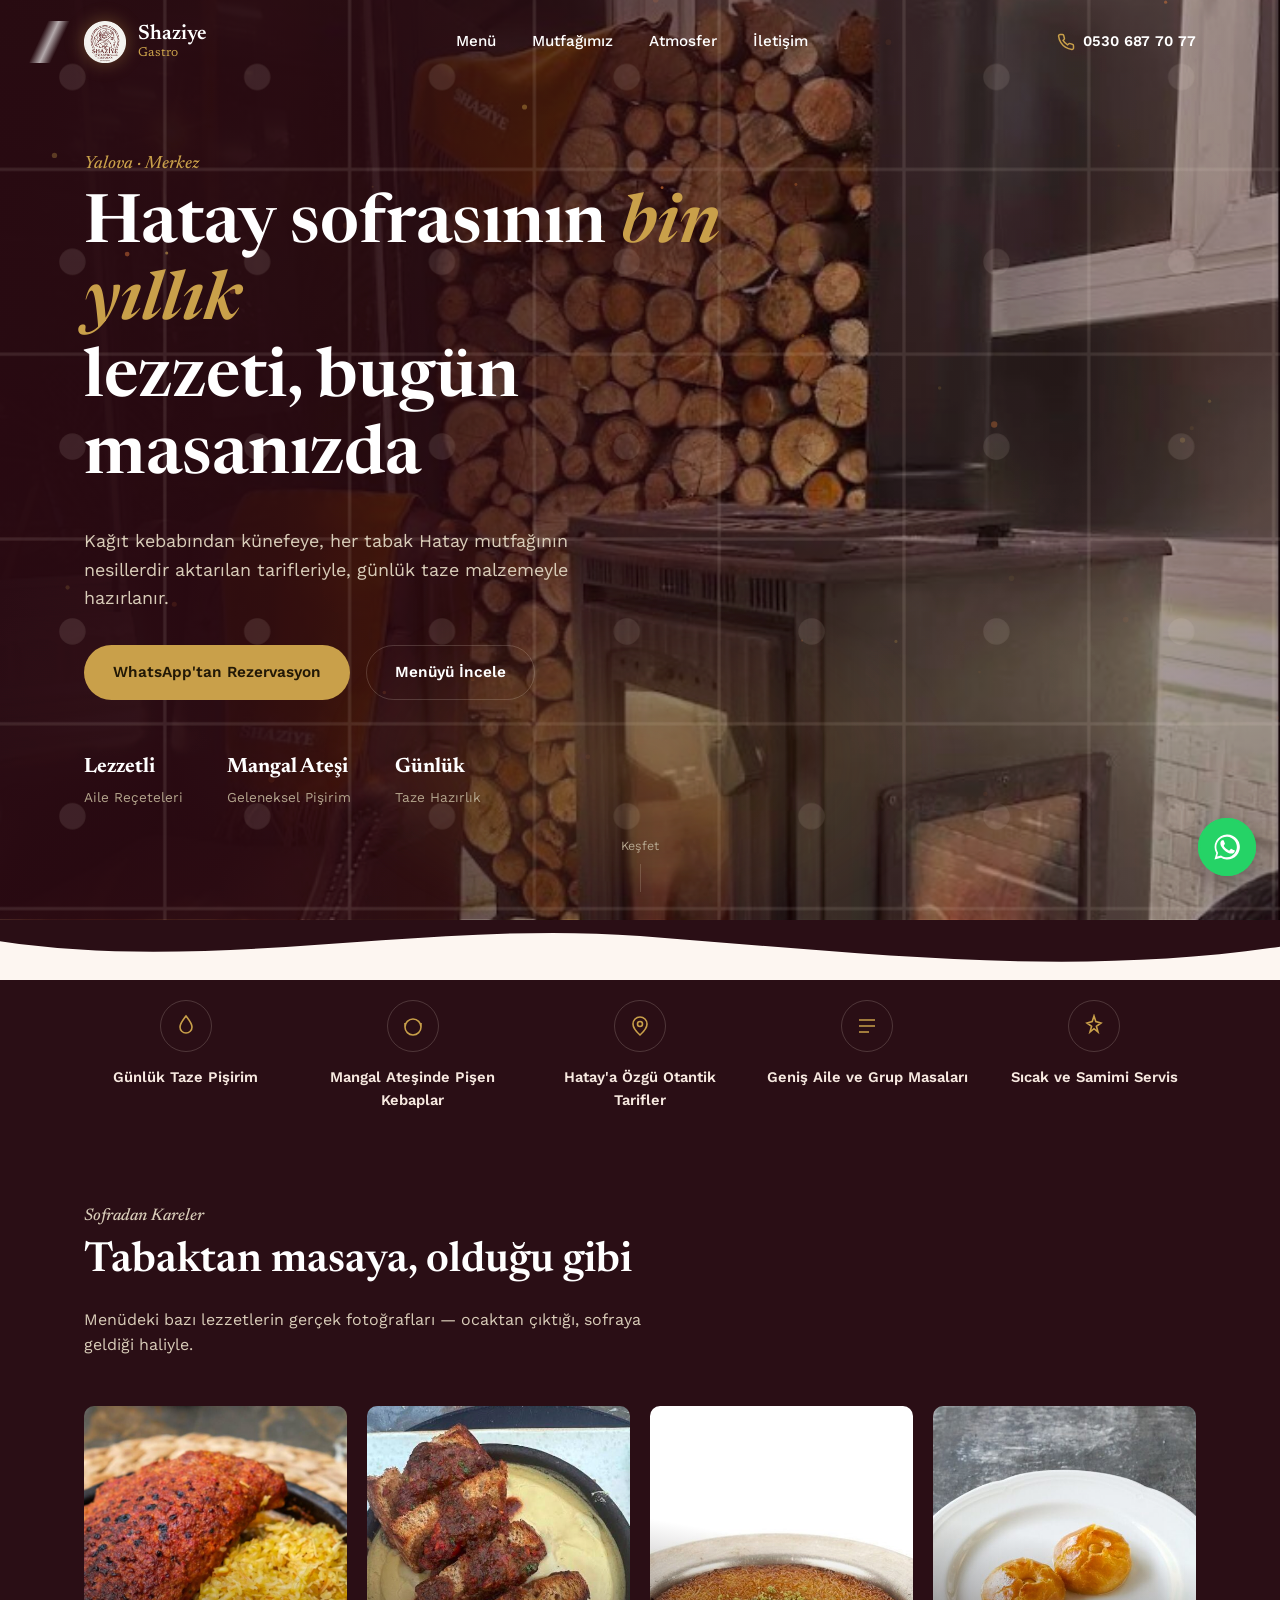
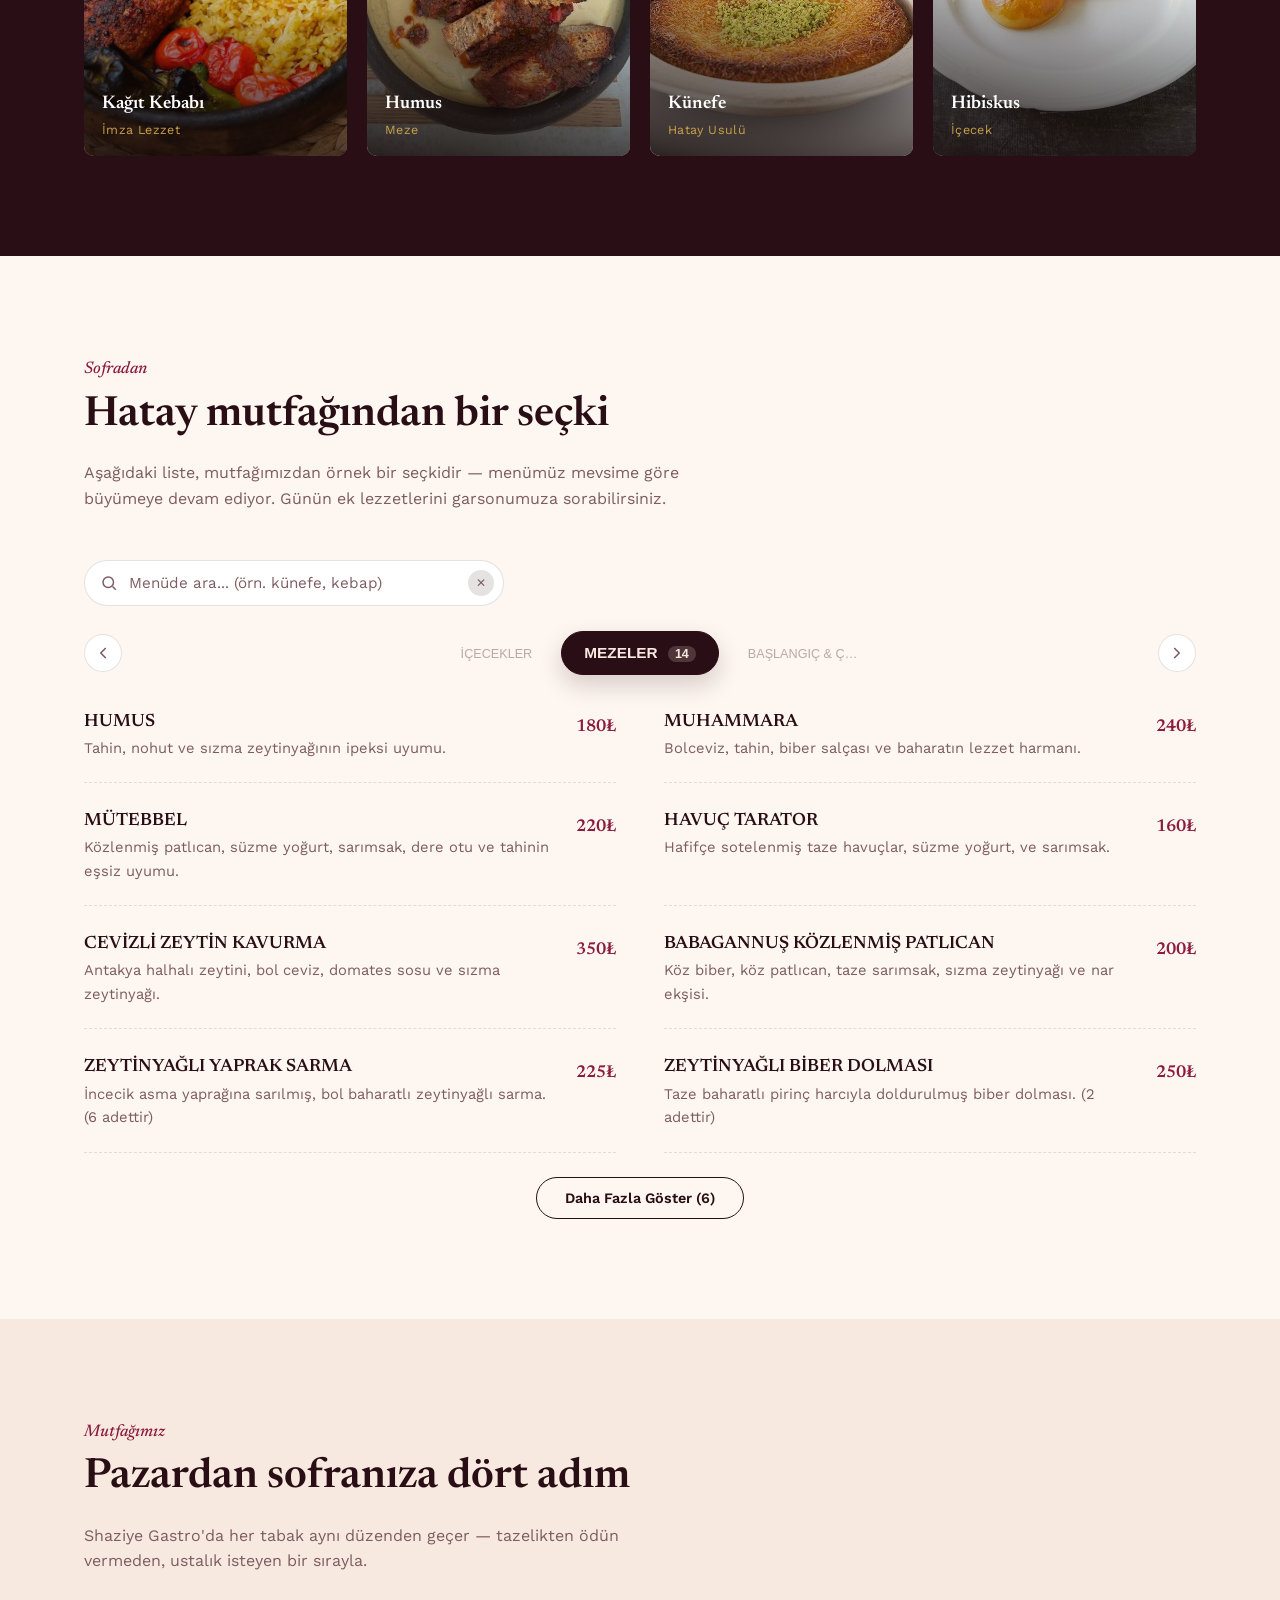
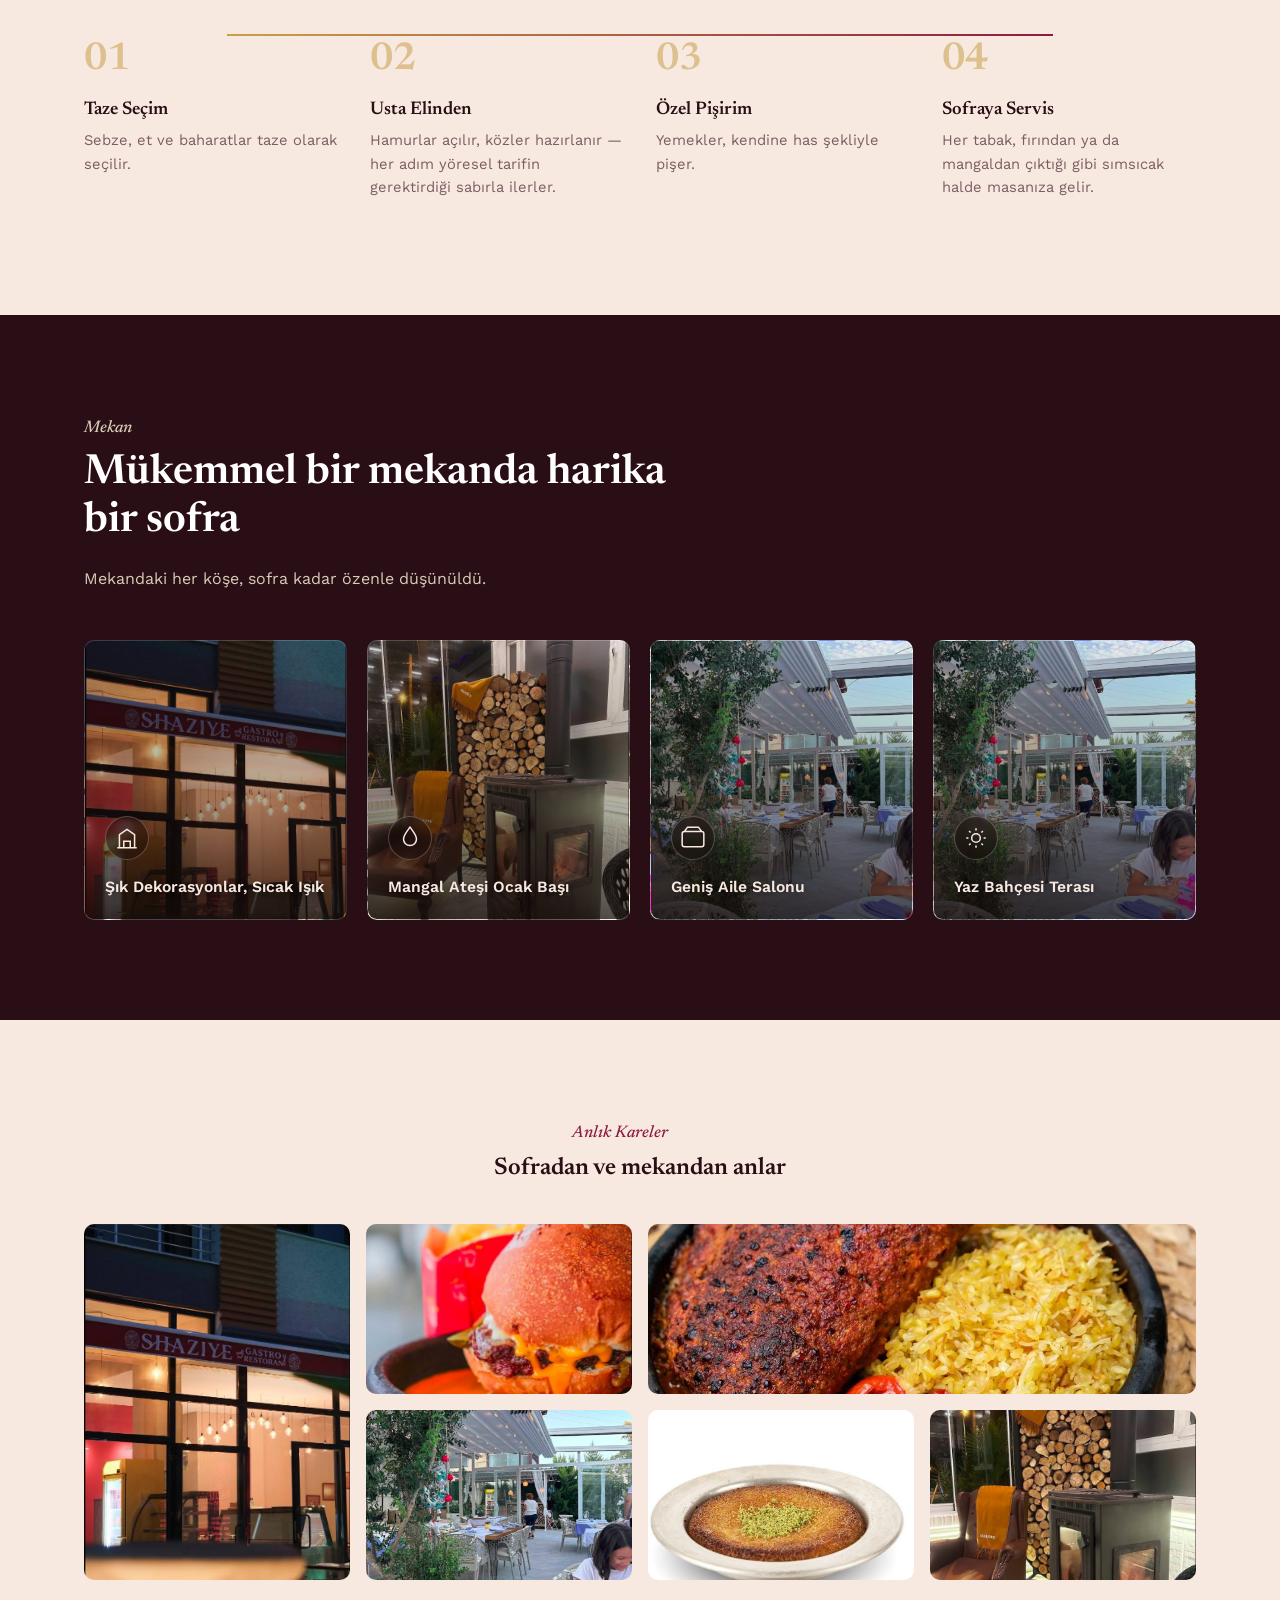
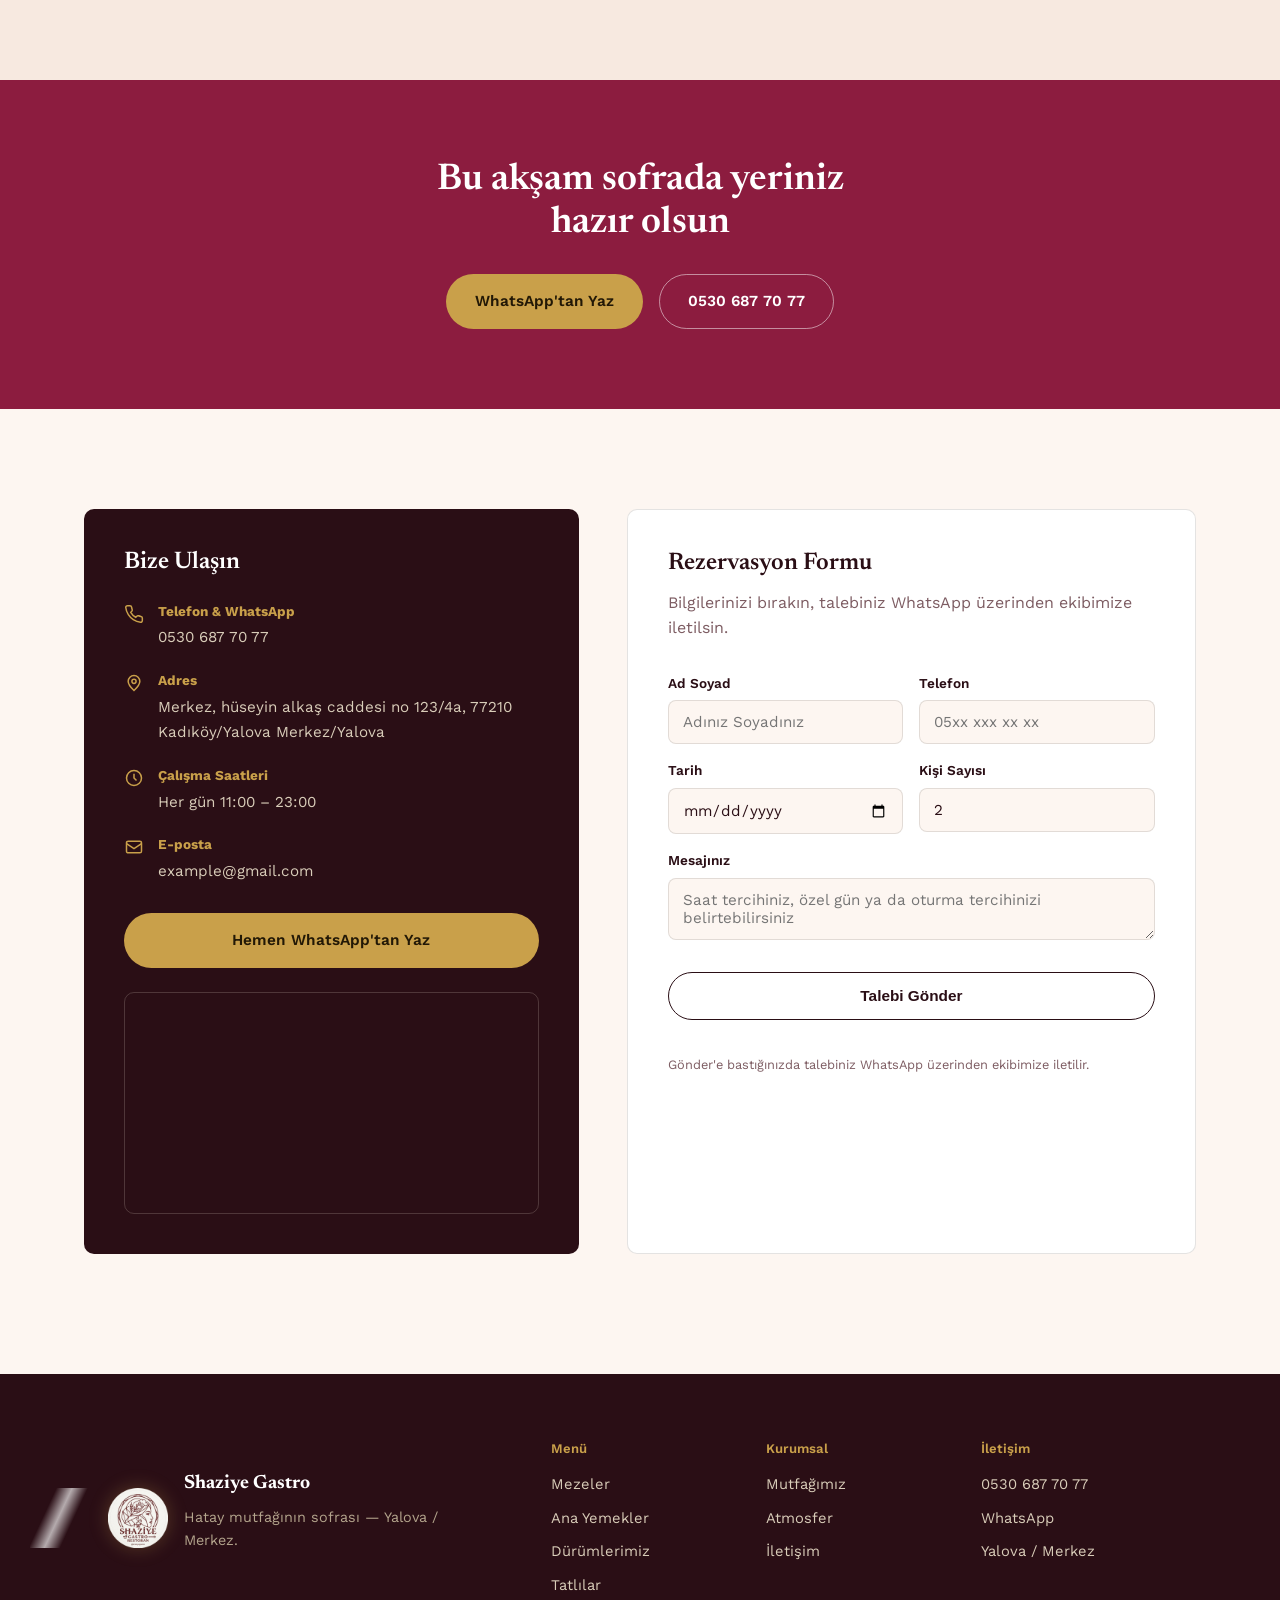
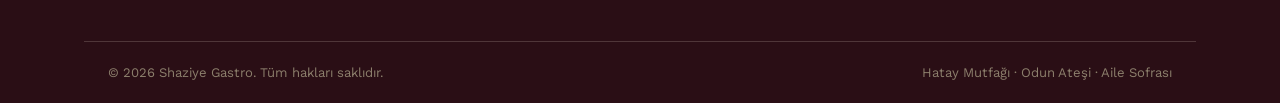
==== index.html @ 39c13eac "names changed from şaziye to shaziye" ====
<!DOCTYPE html>
<html lang="tr">
<head>
<meta charset="UTF-8">
<meta name="viewport" content="width=device-width, initial-scale=1.0">
<title>Shaziye Gastro | Yalova</title>
<meta name="description" content="Shaziye Gastro — Hatay mutfağının otantik lezzetleri, kağıt kebabından künefeye. Yalova'da pişen yöresel sofra.">
<link rel="stylesheet" href="style.css">
<link rel="preconnect" href="https://fonts.googleapis.com">
<link rel="preconnect" href="https://fonts.gstatic.com" crossorigin>
<link href="https://fonts.googleapis.com/css2?family=Newsreader:ital,wght@0,500;0,600;1,500;1,600&family=Work+Sans:wght@400;500;600;700&display=swap" rel="stylesheet">
<link rel="icon" type="image/png" href="original_logo.png">
<link rel="apple-touch-icon" href="original_logo.png">
</head>
<body>

<div class="scroll-progress" id="scrollProgress" aria-hidden="true"></div>

<!-- ================= HEADER ================= -->
<header id="siteHeader">
  <div class="container">
    <a href="#top" class="brand">
      <span class="brand-mark">
        <span class="brand-mark-glow" aria-hidden="true"></span>
        <span class="brand-mark-disc">
          <img src="assets/logo/original_logo.png" alt="Shaziye Gastro" width="88" height="88">
          <span class="brand-mark-shine" aria-hidden="true"></span>
        </span>
      </span>
      <span class="brand-text">
        <b>Shaziye</b>
        <span>Gastro</span>
      </span>
    </a>

    <nav class="main-nav" id="mainNav">
      <a href="#menu">Menü</a>
      <a href="#mutfagimiz">Mutfağımız</a>
      <a href="#atmosfer">Atmosfer</a>
      <a href="#iletisim">İletişim</a>
    </nav>

    <div class="header-actions">
      <a class="phone-pill" href="tel:+905306877077">
        <svg width="18" height="18" viewBox="0 0 24 24" fill="none" stroke="#c9a04a" stroke-width="2"><path d="M22 16.92v3a2 2 0 0 1-2.18 2 19.79 19.79 0 0 1-8.63-3.07 19.5 19.5 0 0 1-6-6 19.79 19.79 0 0 1-3.07-8.67A2 2 0 0 1 4.11 2h3a2 2 0 0 1 2 1.72c.127.96.361 1.903.7 2.81a2 2 0 0 1-.45 2.11L8.09 9.91a16 16 0 0 0 6 6l1.27-1.27a2 2 0 0 1 2.11-.45c.907.339 1.85.573 2.81.7A2 2 0 0 1 22 16.92z"/></svg>
        <span>0530 687 70 77</span>
      </a>
      <button class="menu-toggle" id="menuToggle" aria-label="Menüyü aç" aria-expanded="false">
        <span></span><span></span><span></span>
      </button>
    </div>
  </div>
</header>

<!-- ================= HERO ================= -->
<section class="hero" id="top">
  <div class="hero-photo" style="--img:url('assets/place2.jpg')" aria-hidden="true"></div>
  <canvas class="ember-canvas" id="emberCanvas" aria-hidden="true"></canvas>

  <div class="hero-pattern" id="heroPattern" aria-hidden="true">
    <svg viewBox="0 0 400 400" preserveAspectRatio="xMidYMid slice">
      <defs>
        <pattern id="tiles" width="56" height="56" patternUnits="userSpaceOnUse">
          <rect width="56" height="56" fill="none" stroke="currentColor" stroke-width="1"/>
          <circle cx="28" cy="28" r="4" fill="currentColor"/>
        </pattern>
      </defs>
      <rect width="400" height="400" fill="url(#tiles)"/>
    </svg>
  </div>

  <div class="hero-glow" aria-hidden="true"></div>

  <div class="container">
    <div class="hero-content">
      <p class="eyebrow hero-in" style="--d:0">Yalova · Merkez</p>
      <h1 class="hero-in" style="--d:1">Hatay sofrasının <em>bin yıllık</em><br>lezzeti, bugün masanızda</h1>
      <p class="hero-in" style="--d:2">Kağıt kebabından künefeye, her tabak Hatay mutfağının nesillerdir aktarılan tarifleriyle, günlük taze malzemeyle hazırlanır.</p>
      <div class="hero-cta hero-in" style="--d:3">
        <a href="https://wa.me/905306877077" class="btn btn-gold" target="_blank" rel="noopener">
          WhatsApp'tan Rezervasyon
        </a>
        <a href="#menu" class="btn btn-outline">Menüyü İncele</a>
      </div>
      <div class="hero-stats hero-in" style="--d:4">
        <div><strong>Lezzetli</strong><span>Aile Reçeteleri</span></div>
        <div><strong>Mangal Ateşi</strong><span>Geleneksel Pişirim</span></div>
        <div><strong>Günlük</strong><span>Taze Hazırlık</span></div>
      </div>
    </div>
  </div>

  <div class="scroll-cue"><span>Keşfet</span><span class="line"></span></div>
</section>

<svg class="wave" viewBox="0 0 1440 90" preserveAspectRatio="none">
  <path fill="#2a0e15" d="M0,32 C240,80 480,0 720,24 C960,48 1200,88 1440,40 L1440,0 L0,0 Z"></path>
</svg>

<!-- ================= TRUST STRIP ================= -->
<section class="trust" style="padding-top:0;">
  <div class="container">
    <div class="trust-grid">
      <div class="trust-item reveal">
        <div class="trust-icon"><svg width="24" height="24" viewBox="0 0 24 24" fill="none" stroke="#c9a04a" stroke-width="1.6"><path d="M12 2c3 4 6 7.5 6 11a6 6 0 1 1-12 0c0-3.5 3-7 6-11z"/></svg></div>
        <h4>Günlük Taze Pişirim</h4>
      </div>
      <div class="trust-item reveal">
        <div class="trust-icon"><svg width="24" height="24" viewBox="0 0 24 24" fill="none" stroke="#c9a04a" stroke-width="1.6"><path d="M4 13a8 8 0 1 0 16 0M4 13a8 8 0 1 1 16 0M4 13V9M20 13V9"/></svg></div>
        <h4>Mangal Ateşinde Pişen Kebaplar</h4>
      </div>
      <div class="trust-item reveal">
        <div class="trust-icon"><svg width="24" height="24" viewBox="0 0 24 24" fill="none" stroke="#c9a04a" stroke-width="1.6"><path d="M12 21s-7-6.2-7-11a7 7 0 0 1 14 0c0 4.8-7 11-7 11z"/><circle cx="12" cy="10" r="2.5"/></svg></div>
        <h4>Hatay'a Özgü Otantik Tarifler</h4>
      </div>
      <div class="trust-item reveal">
        <div class="trust-icon"><svg width="24" height="24" viewBox="0 0 24 24" fill="none" stroke="#c9a04a" stroke-width="1.6"><path d="M4 6h16M4 12h16M4 18h10"/></svg></div>
        <h4>Geniş Aile ve Grup Masaları</h4>
      </div>
      <div class="trust-item reveal">
        <div class="trust-icon"><svg width="24" height="24" viewBox="0 0 24 24" fill="none" stroke="#c9a04a" stroke-width="1.6"><path d="m12 2 1.8 5.6L19 9l-4.6 3.3L16 18l-4-3.3L8 18l1.6-5.7L5 9l5.2-1.4z"/></svg></div>
        <h4>Sıcak ve Samimi Servis</h4>
      </div>
    </div>
  </div>
</section>

<!-- ================= SIGNATURE DISHES ================= -->
<section class="dishes">
  <div class="container">
    <div class="section-head reveal">
      <p class="eyebrow">Sofradan Kareler</p>
      <h2>Tabaktan masaya, olduğu gibi</h2>
      <p>Menüdeki bazı lezzetlerin gerçek fotoğrafları — ocaktan çıktığı, sofraya geldiği haliyle.</p>
    </div>
    <div class="dishes-grid">
      <a href="#menu" class="dish-card reveal spotlight">
        <img src="assets/menuitem1.jpg" alt="Kağıt kebabı, bulgur pilavı ve közlenmiş biber ve domatesle servis edilmiş" loading="lazy" width="962" height="872">
        <span class="dish-caption"><strong>Kağıt Kebabı</strong><em>İmza Lezzet</em></span>
      </a>
      <a href="#menu" class="dish-card reveal spotlight">
        <img src="assets/menuitem5.jpg" alt="Humus, közlenmiş kırmızı biberli ekmek dilimleriyle servis edilmiş" loading="lazy" width="719" height="669">
        <span class="dish-caption"><strong>Humus</strong><em>Meze</em></span>
      </a>
      <a href="#menu" class="dish-card reveal spotlight">
        <img src="assets/menuitem4.jpg" alt="Fıstıklı Hatay usulü künefe, sıcak servis" loading="lazy" width="795" height="680">
        <span class="dish-caption"><strong>Künefe</strong><em>Hatay Usulü</em></span>
      </a>
      <a href="#menu" class="dish-card reveal spotlight">
        <img src="assets/menuitem2.jpg" alt="Cevizli kaytaz böreği, hafif şerbetli" loading="lazy" width="624" height="632">
        <span class="dish-caption"><strong>Hibiskus</strong><em>İçecek</em></span>
      </a>
    </div>
  </div>
</section>

<!-- ================= MENU ================= -->
<section class="menu-section" id="menu">
  <div class="container">
    <div class="section-head reveal">
      <p class="eyebrow">Sofradan</p>
      <h2>Hatay mutfağından bir seçki</h2>
      <p>Aşağıdaki liste, mutfağımızdan örnek bir seçkidir — menümüz mevsime göre büyümeye devam ediyor. Günün ek lezzetlerini garsonumuza sorabilirsiniz.</p>
    </div>

    <div class="menu-search-wrap">
      <svg class="menu-search-icon" width="18" height="18" viewBox="0 0 24 24" fill="none" stroke="currentColor" stroke-width="2"><circle cx="11" cy="11" r="7"/><path d="m21 21-4.3-4.3"/></svg>
      <input type="search" id="menuSearch" class="menu-search-input" placeholder="Menüde ara... (örn. künefe, kebap)" aria-label="Menüde ara">
      <button type="button" id="menuSearchClear" class="menu-search-clear" hidden aria-label="Aramayı temizle">✕</button>
    </div>
    <p id="menuResultsInfo" class="menu-results-info" role="status" hidden></p>

    <div class="menu-tabs-carousel" id="menuTabsCarousel">
      <button type="button" class="menu-tab-arrow menu-tab-arrow--prev" id="menuTabPrev" aria-label="Önceki kategori">
        <svg width="18" height="18" viewBox="0 0 24 24" fill="none" stroke="currentColor" stroke-width="2.2" stroke-linecap="round" stroke-linejoin="round"><path d="m15 18-6-6 6-6"/></svg>
      </button>
      <div class="menu-tabs" id="menuTabs" role="tablist" aria-label="Menü kategorileri"></div>
      <button type="button" class="menu-tab-arrow menu-tab-arrow--next" id="menuTabNext" aria-label="Sonraki kategori">
        <svg width="18" height="18" viewBox="0 0 24 24" fill="none" stroke="currentColor" stroke-width="2.2" stroke-linecap="round" stroke-linejoin="round"><path d="m9 18 6-6-6-6"/></svg>
      </button>
    </div>
    <p id="menuCategoryNote" class="menu-category-note" hidden></p>
    <div class="menu-grid" id="menuGrid"></div>
  </div>
</section>

<!-- ================= MUTFAĞIMIZ / PROCESS ================= -->
<section class="process" id="mutfagimiz">
  <div class="container">
    <div class="section-head reveal">
      <p class="eyebrow">Mutfağımız</p>
      <h2>Pazardan sofranıza dört adım</h2>
      <p>Shaziye Gastro'da her tabak aynı düzenden geçer — tazelikten ödün vermeden, ustalık isteyen bir sırayla.</p>
    </div>

    <div class="process-track" id="processTrack">
      <div class="process-line" aria-hidden="true"><span class="process-line-fill" id="processLineFill"></span></div>
      <div class="process-step">
        <div class="step-num">01</div>
        <h3>Taze Seçim</h3>
        <p>Sebze, et ve baharatlar taze olarak seçilir.</p>
      </div>
      <div class="process-step">
        <div class="step-num">02</div>
        <h3>Usta Elinden</h3>
        <p>Hamurlar açılır, közler hazırlanır — her adım yöresel tarifin gerektirdiği sabırla ilerler.</p>
      </div>
      <div class="process-step">
        <div class="step-num">03</div>
        <h3>Özel Pişirim</h3>
        <p>Yemekler, kendine has şekliyle pişer.</p>
      </div>
      <div class="process-step">
        <div class="step-num">04</div>
        <h3>Sofraya Servis</h3>
        <p>Her tabak, fırından ya da mangaldan çıktığı gibi sımsıcak halde masanıza gelir.</p>
      </div>
    </div>
  </div>
</section>

<!-- ================= ATMOSFER / GALLERY ================= -->
<section class="atmosfer" id="atmosfer">
  <div class="container">
    <div class="section-head reveal">
      <p class="eyebrow">Mekan</p>
      <h2>Mükemmel bir mekanda harika bir sofra</h2>
      <p>Mekandaki her köşe, sofra kadar özenle düşünüldü.</p>
    </div>

    <div class="atmosfer-grid">
      <div class="atmosfer-item reveal spotlight" style="background-image:url('assets/place1.jpg')">
        <div class="atmosfer-icon"><svg width="26" height="26" viewBox="0 0 24 24" fill="none" stroke="#f7e9e0" stroke-width="1.4"><path d="M3 21h18M5 21V9l7-5 7 5v12M9 21v-6h6v6"/></svg></div>
        <h4>Şık Dekorasyonlar, Sıcak Işık</h4>
      </div>
      <div class="atmosfer-item reveal spotlight" style="background-image:url('assets/place2.jpg')">
        <div class="atmosfer-icon"><svg width="26" height="26" viewBox="0 0 24 24" fill="none" stroke="#f7e9e0" stroke-width="1.4"><path d="M12 2c3 4 6 7.5 6 11a6 6 0 1 1-12 0c0-3.5 3-7 6-11z"/></svg></div>
        <h4>Mangal Ateşi Ocak Başı</h4>
      </div>
      <div class="atmosfer-item reveal spotlight" style="background-image:url('assets/place3.jpg');background-position:left center;">
        <div class="atmosfer-icon"><svg width="26" height="26" viewBox="0 0 24 24" fill="none" stroke="#f7e9e0" stroke-width="1.4"><path d="M4 6h16M4 6a2 2 0 0 0-2 2v10a2 2 0 0 0 2 2h16a2 2 0 0 0 2-2V8a2 2 0 0 0-2-2M4 6l3-4h10l3 4"/></svg></div>
        <h4>Geniş Aile Salonu</h4>
      </div>
      <div class="atmosfer-item reveal spotlight" style="background-image:url('assets/place3.jpg');background-position:right center;">
        <div class="atmosfer-icon"><svg width="26" height="26" viewBox="0 0 24 24" fill="none" stroke="#f7e9e0" stroke-width="1.4"><path d="M12 3v2M5.6 5.6l1.4 1.4M3 12h2M5.6 18.4l1.4-1.4M12 19v2M17 17l1.4 1.4M19 12h2M17 7l1.4-1.4"/><circle cx="12" cy="12" r="4"/></svg></div>
        <h4>Yaz Bahçesi Terası</h4>
      </div>
    </div>
  </div>
</section>

<!-- ================= SNAPSHOTS MOSAIC ================= -->
<section class="snapshots">
  <div class="container">
    <div class="snapshots-head reveal">
      <p class="eyebrow">Anlık Kareler</p>
      <h2>Sofradan ve mekandan anlar</h2>
    </div>
    <div class="snapshots-grid">
      <div class="snap-tile snap-a reveal spotlight"><img src="assets/place1.jpg" alt="Shaziye Gastro'nun sıcak ışıklı vitrini" loading="lazy" width="646" height="878"></div>
      <div class="snap-tile snap-b reveal spotlight"><img src="assets/menuitem3.jpg" alt="Şefin özel burgeri, patates kızartmasıyla" loading="lazy" width="542" height="668"></div>
      <div class="snap-tile snap-c reveal spotlight"><img src="assets/menuitem1.jpg" alt="Kağıt kebabı ve pilav tabağı" loading="lazy" width="962" height="872"></div>
      <div class="snap-tile snap-d reveal spotlight"><img src="assets/place3.jpg" alt="Yaz bahçesi terasında masa keyfi" loading="lazy" width="896" height="866"></div>
      <div class="snap-tile snap-e reveal spotlight"><img src="assets/menuitem4.jpg" alt="Sıcak künefe servisi" loading="lazy" width="795" height="680"></div>
      <div class="snap-tile snap-f reveal spotlight"><img src="assets/place2.jpg" alt="Mangal ateşi ocak başı köşesi" loading="lazy" width="722" height="874"></div>
    </div>
  </div>
</section>

<!-- ================= CTA BAND ================= -->
<section class="cta-band" style="padding:80px 0;">
  <div class="container">
    <h2>Bu akşam sofrada yeriniz hazır olsun</h2>
    <div class="cta-band-actions">
      <a href="https://wa.me/905306877077" class="btn btn-gold" target="_blank" rel="noopener">WhatsApp'tan Yaz</a>
      <a href="tel:+905306877077" class="btn btn-outline">0530 687 70 77</a>
    </div>
  </div>
</section>

<!-- ================= CONTACT ================= -->
<section class="contact" id="iletisim">
  <div class="container">
    <div class="contact-card reveal spotlight">
      <h3>Bize Ulaşın</h3>

      <div class="contact-row">
        <svg width="20" height="20" viewBox="0 0 24 24" fill="none" stroke="#c9a04a" stroke-width="1.8"><path d="M22 16.92v3a2 2 0 0 1-2.18 2 19.79 19.79 0 0 1-8.63-3.07 19.5 19.5 0 0 1-6-6 19.79 19.79 0 0 1-3.07-8.67A2 2 0 0 1 4.11 2h3a2 2 0 0 1 2 1.72c.127.96.361 1.903.7 2.81a2 2 0 0 1-.45 2.11L8.09 9.91a16 16 0 0 0 6 6l1.27-1.27a2 2 0 0 1 2.11-.45c.907.339 1.85.573 2.81.7A2 2 0 0 1 22 16.92z"/></svg>
        <div><b>Telefon &amp; WhatsApp</b><span>0530 687 70 77</span></div>
      </div>

      <div class="contact-row">
        <svg width="20" height="20" viewBox="0 0 24 24" fill="none" stroke="#c9a04a" stroke-width="1.8"><path d="M12 21s-7-6.2-7-11a7 7 0 0 1 14 0c0 4.8-7 11-7 11z"/><circle cx="12" cy="10" r="2.5"/></svg>
        <div><b>Adres</b><span>Merkez, hüseyin alkaş caddesi no 123/4a, 77210 Kadıköy/Yalova Merkez/Yalova</span></div>
      </div>

      <div class="contact-row">
        <svg width="20" height="20" viewBox="0 0 24 24" fill="none" stroke="#c9a04a" stroke-width="1.8"><circle cx="12" cy="12" r="9"/><path d="M12 7v5l3 3"/></svg>
        <div><b>Çalışma Saatleri</b><span>Her gün 11:00 – 23:00</span></div>
      </div>

      <div class="contact-row">
        <svg width="20" height="20" viewBox="0 0 24 24" fill="none" stroke="#c9a04a" stroke-width="1.8"><path d="m3 8 9 6 9-6"/><rect x="3" y="5" width="18" height="14" rx="2"/></svg>
        <div><b>E-posta</b><span>example@gmail.com</span></div>
      </div>

      <a href="https://wa.me/905306877077" class="btn btn-gold" target="_blank" rel="noopener">Hemen WhatsApp'tan Yaz</a>

      <div class="map-embed">
        <iframe title="Shaziye Gastro konumu" src="https://www.google.com/maps/embed?pb=!1m18!1m12!1m3!1d3027.416943929831!2d29.244708376567395!3d40.64273864185207!2m3!1f0!2f0!3f0!3m2!1i1024!2i768!4f13.1!3m3!1m2!1s0x14caf3b07f68dd8f%3A0x421e75988ff77eb!2sShaziye%20Gastro%20Restoran!5e0!3m2!1str!2str!4v1790427846855!5m2!1str!2str" width="600" height="450" style="border:0;" allowfullscreen="" loading="lazy" referrerpolicy="strict-origin-when-cross-origin"></iframe>
      </div>
    </div>

    <div class="form-wrap reveal spotlight">
      <h3>Rezervasyon Formu</h3>
      <p>Bilgilerinizi bırakın, talebiniz WhatsApp üzerinden ekibimize iletilsin.</p>
      <form id="quoteForm">
        <div class="form-row">
          <div>
            <label for="adSoyad">Ad Soyad</label>
            <input type="text" id="adSoyad" name="adSoyad" placeholder="Adınız Soyadınız" required>
          </div>
          <div>
            <label for="telefon">Telefon</label>
            <input type="tel" id="telefon" name="telefon" placeholder="05xx xxx xx xx" required>
          </div>
        </div>
        <div class="form-row">
          <div>
            <label for="tarih">Tarih</label>
            <input type="date" id="tarih" name="tarih">
          </div>
          <div>
            <label for="kisi">Kişi Sayısı</label>
            <input type="number" id="kisi" name="kisi" min="1" max="30" value="2">
          </div>
        </div>
        <div>
          <label for="mesaj">Mesajınız</label>
          <textarea id="mesaj" name="mesaj" placeholder="Saat tercihiniz, özel gün ya da oturma tercihinizi belirtebilirsiniz"></textarea>
        </div>
        <button type="submit" class="btn btn-outline-dark">Talebi Gönder</button>
        <p id="formStatus"></p>
        <p class="form-note">Gönder'e bastığınızda talebiniz WhatsApp üzerinden ekibimize iletilir.</p>
      </form>
    </div>
  </div>
</section>

<!-- ================= FOOTER ================= -->
<footer>
  <div class="container">
    <div class="footer-top">
      <div class="footer-brand">
        <span class="brand-mark brand-mark--lg">
          <span class="brand-mark-glow" aria-hidden="true"></span>
          <span class="brand-mark-disc">
            <img src="assets/logo/original_logo.png" alt="Shaziye Gastro" width="120" height="120">
            <span class="brand-mark-shine" aria-hidden="true"></span>
          </span>
        </span>
        <div>
          <b style="font-family:'Newsreader',serif;color:#fff;font-size:1.2rem;">Shaziye Gastro</b>
          <p>Hatay mutfağının sofrası — Yalova / Merkez.</p>
        </div>
      </div>

      <div class="footer-cols">
        <div class="footer-col">
          <h5>Menü</h5>
          <a href="#menu">Mezeler</a>
          <a href="#menu">Ana Yemekler</a>
          <a href="#menu">Dürümlerimiz</a>
          <a href="#menu">Tatlılar</a>
        </div>
        <div class="footer-col">
          <h5>Kurumsal</h5>
          <a href="#mutfagimiz">Mutfağımız</a>
          <a href="#atmosfer">Atmosfer</a>
          <a href="#iletisim">İletişim</a>
        </div>
        <div class="footer-col">
          <h5>İletişim</h5>
          <a href="tel:+905306877077">0530 687 70 77</a>
          <a href="https://wa.me/905306877077" target="_blank" rel="noopener">WhatsApp</a>
          <a href="#iletisim">Yalova / Merkez</a>
        </div>
      </div>
    </div>

    <div class="footer-bottom">
      <span>© <span id="year"></span> Shaziye Gastro. Tüm hakları saklıdır.</span>
      <span>Hatay Mutfağı · Odun Ateşi · Aile Sofrası</span>
    </div>
  </div>
</footer>

<a class="wa-float" href="https://wa.me/905306877077" target="_blank" rel="noopener" aria-label="WhatsApp'tan yazın">
  <span class="wa-float-ring" aria-hidden="true"></span>
  <svg width="30" height="30" viewBox="0 0 24 24" fill="#fff"><path d="M17.5 14.4c-.3-.1-1.7-.8-1.9-.9-.3-.1-.5-.1-.6.1-.2.3-.7.9-.9 1-.1.2-.3.2-.6.1-.3-.2-1.2-.5-2.4-1.5-.9-.8-1.5-1.8-1.6-2.1-.2-.3 0-.5.1-.6.1-.1.3-.3.4-.5.1-.1.2-.3.3-.4.1-.2 0-.4 0-.5C10.2 9 9.7 7.6 9.5 7c-.2-.5-.4-.5-.6-.5h-.5c-.2 0-.5.1-.7.3-.3.3-1 1-1 2.4s1 2.8 1.2 3c.1.2 2 3 4.8 4.3.7.3 1.2.5 1.6.6.7.2 1.3.2 1.8.1.5-.1 1.7-.7 1.9-1.3.2-.7.2-1.2.2-1.3-.1-.1-.3-.2-.6-.3z"/><path d="M12 2a10 10 0 0 0-8.6 15L2 22l5.2-1.4A10 10 0 1 0 12 2zm0 18.2c-1.6 0-3.1-.4-4.5-1.2l-.3-.2-3.1.8.8-3-.2-.3A8.2 8.2 0 1 1 12 20.2z"/></svg>
</a>

<script src="main.js"></script>
</body>
</html>
---- style.css ----
/* ---------------------------------------------
   Tokens
--------------------------------------------- */
:root {
  --ink: #2a0e15;
  --ink-soft: #7d5c62;
  --paprika: #8c1c3f;
  --paprika-dark: #6b1330;
  --olive: #4f5d3e;
  --saffron: #c9a04a;
  --cream: #f7e9e0;
  --cream-soft: #fdf6f1;
  --line: rgba(36, 26, 18, 0.12);
  --line-on-dark: rgba(247, 239, 223, 0.18);

  --font-display: "Newsreader", Georgia, serif;
  --font-body: "Work Sans", -apple-system, BlinkMacSystemFont, "Segoe UI", sans-serif;

  --radius: 10px;
}

* { box-sizing: border-box; }
html { scroll-behavior: smooth; }
@media (prefers-reduced-motion: reduce) {
  html { scroll-behavior: auto; }
  * { animation-duration: 0.01ms !important; transition-duration: 0.01ms !important; }
}

body {
  margin: 0;
  font-family: var(--font-body);
  color: var(--ink);
  background: var(--cream-soft);
  line-height: 1.6;
  -webkit-font-smoothing: antialiased;
}

h1, h2, h3 {
  font-family: var(--font-display);
  font-weight: 600;
  color: var(--ink);
  line-height: 1.15;
  margin: 0 0 0.5em;
}

p { margin: 0 0 1em; color: var(--ink-soft); max-width: 60ch; }
a { color: inherit; text-decoration: none; }

.container { max-width: 1160px; margin: 0 auto; padding: 0 24px; }

:focus-visible { outline: 2px solid var(--paprika); outline-offset: 3px; }

.eyebrow {
  font-family: var(--font-display);
  font-style: italic;
  font-size: 1.05rem;
  font-weight: 500;
  color: var(--paprika);
  margin-bottom: 0.5em;
}

.section-head { max-width: 640px; margin-bottom: 3em; }
.section-head h2 { font-size: clamp(1.9rem, 3.4vw, 2.6rem); }

/* ---------------------------------------------
   Reveal on scroll
--------------------------------------------- */
.reveal { opacity: 0; transform: translateY(18px); transition: opacity 0.6s ease, transform 0.6s ease; }
.reveal.in { opacity: 1; transform: translateY(0); }

/* Cascade delays for elements that reveal together as a set */
.trust-item.reveal:nth-child(1) { transition-delay: 0ms; }
.trust-item.reveal:nth-child(2) { transition-delay: 70ms; }
.trust-item.reveal:nth-child(3) { transition-delay: 140ms; }
.trust-item.reveal:nth-child(4) { transition-delay: 210ms; }
.trust-item.reveal:nth-child(5) { transition-delay: 280ms; }

.atmosfer-item.reveal:nth-child(1) { transition-delay: 0ms; }
.atmosfer-item.reveal:nth-child(2) { transition-delay: 80ms; }
.atmosfer-item.reveal:nth-child(3) { transition-delay: 160ms; }
.atmosfer-item.reveal:nth-child(4) { transition-delay: 240ms; }

/* ---------------------------------------------
   Scroll progress bar
--------------------------------------------- */
.scroll-progress {
  position: fixed;
  top: 0;
  left: 0;
  height: 3px;
  width: 0%;
  background: linear-gradient(90deg, var(--paprika), var(--saffron));
  z-index: 200;
  transition: width 0.1s linear;
}

/* ---------------------------------------------
   Buttons
--------------------------------------------- */
.btn {
  display: inline-flex;
  align-items: center;
  justify-content: center;
  padding: 14px 28px;
  border-radius: 999px;
  font-weight: 600;
  font-size: 0.96rem;
  border: 1px solid transparent;
  cursor: pointer;
  transition: background-color 0.15s ease, color 0.15s ease, border-color 0.15s ease, transform 0.15s ease;
}
.btn-gold { background: var(--saffron); color: #221806; position: relative; overflow: hidden; }
.btn-gold:hover { background: #d99b3d; transform: translateY(-1px); }
.btn-gold::before {
  content: "";
  position: absolute;
  top: 0; left: -60%;
  width: 40%; height: 100%;
  background: linear-gradient(115deg, transparent, rgba(255,255,255,0.65), transparent);
  transform: skewX(-18deg);
  transition: left 0.7s ease;
}
.btn-gold:hover::before { left: 130%; }
@media (prefers-reduced-motion: reduce) {
  .btn-gold::before { display: none; }
}

.btn-outline { background: transparent; border-color: var(--line-on-dark); color: #fff; }
.btn-outline:hover { background: rgba(247, 239, 223, 0.1); }

.btn-outline-dark {
  width: 100%;
  background: transparent;
  border-color: var(--ink);
  color: var(--ink);
}
.btn-outline-dark:hover { background: var(--ink); color: var(--cream); }

/* ---------------------------------------------
   Header
--------------------------------------------- */
header#siteHeader {
  position: sticky;
  top: 0;
  z-index: 100;
  background: transparent;
  transition: background-color 0.25s ease, box-shadow 0.25s ease;
}
header#siteHeader .container { display: flex; align-items: center; justify-content: space-between; height: 84px; }
header#siteHeader.scrolled {
  background: rgba(251, 246, 236, 0.95);
  backdrop-filter: blur(8px);
  box-shadow: 0 1px 0 var(--line);
}
header#siteHeader.scrolled .brand-text b,
header#siteHeader.scrolled .brand-text span,
header#siteHeader.scrolled .main-nav a,
header#siteHeader.scrolled .phone-pill span,
header#siteHeader.scrolled .menu-toggle span { color: var(--ink); }
header#siteHeader.scrolled .menu-toggle span { background: var(--ink); }

.brand { display: flex; align-items: center; gap: 12px; }
.brand-mark { position: relative; width: 42px; height: 42px; flex-shrink: 0; }
.brand-mark--lg { width: 60px; height: 60px; }
.brand-mark-glow {
  position: absolute;
  inset: -9px;
  border-radius: 50%;
  background: radial-gradient(circle, rgba(201, 160, 74, 0.55), rgba(201, 160, 74, 0) 72%);
  filter: blur(7px);
  animation: brandGlow 4.2s ease-in-out infinite;
  pointer-events: none;
}
.brand-mark-disc {
  position: relative;
  width: 100%;
  height: 100%;
  border-radius: 50%;
  overflow: hidden;
  box-shadow: 0 3px 12px rgba(20, 8, 12, 0.4), inset 0 0 0 1px rgba(247, 239, 223, 0.15);
}
.brand-mark-disc img { width: 100%; height: 100%; object-fit: cover; display: block; transition: transform 0.5s cubic-bezier(0.22, 0.61, 0.36, 1); }
.brand-mark-shine {
  position: absolute;
  inset: 0;
  background: linear-gradient(115deg, transparent 30%, rgba(255, 255, 255, 0.65) 48%, transparent 66%);
  transform: translateX(-130%);
  pointer-events: none;
}
.brand:hover .brand-mark-shine { transition: transform 0.85s ease; transform: translateX(130%); }
.brand:hover .brand-mark-disc img { transform: scale(1.08) rotate(6deg); }
@keyframes brandGlow {
  0%, 100% { opacity: 0.5; transform: scale(1); }
  50% { opacity: 0.95; transform: scale(1.15); }
}
.brand-text { display: flex; flex-direction: column; line-height: 1.1; font-family: var(--font-display); }
.brand-text b { font-size: 1.3rem; font-weight: 600; color: #fff; transition: color 0.25s ease; }
.brand-text span { font-size: 0.8rem; letter-spacing: 0.02em; color: var(--saffron); }

.main-nav { display: flex; gap: 32px; }
.main-nav a {
  font-size: 0.95rem;
  font-weight: 500;
  color: #fff;
  padding: 6px 2px;
  border-bottom: 2px solid transparent;
  transition: border-color 0.15s ease, color 0.25s ease;
}
.main-nav a:hover { border-color: var(--saffron); }

.header-actions { display: flex; align-items: center; gap: 18px; }
.phone-pill { display: flex; align-items: center; gap: 8px; font-size: 0.92rem; font-weight: 600; }
.phone-pill span { color: #fff; transition: color 0.25s ease; }

.menu-toggle {
  display: none;
  flex-direction: column;
  justify-content: center;
  gap: 5px;
  width: 40px;
  height: 40px;
  background: none;
  border: none;
  cursor: pointer;
}
.menu-toggle span { height: 2px; background: #fff; border-radius: 2px; transition: transform 0.2s ease, opacity 0.2s ease, background-color 0.25s ease; }
.menu-toggle[aria-expanded="true"] span:nth-child(1) { transform: translateY(7px) rotate(45deg); }
.menu-toggle[aria-expanded="true"] span:nth-child(2) { opacity: 0; }
.menu-toggle[aria-expanded="true"] span:nth-child(3) { transform: translateY(-7px) rotate(-45deg); }

/* ---------------------------------------------
   Hero
--------------------------------------------- */
.hero {
  position: relative;
  background: linear-gradient(180deg, #2c2013 0%, var(--ink) 60%);
  color: var(--cream);
  overflow: hidden;
  padding: 150px 0 110px;
  margin-top: -84px;
}
.hero-pattern { position: absolute; inset: -20px; color: var(--line-on-dark); opacity: 0.6; pointer-events: none; transition: transform 0.2s ease-out; will-change: transform; }
.hero-pattern svg { width: 100%; height: 100%; }
.hero-photo {
  position: absolute;
  inset: 0;
  background-image:
    linear-gradient(100deg, var(--ink) 0%, rgba(42,14,21,0.94) 26%, rgba(42,14,21,0.62) 48%, rgba(42,14,21,0.28) 68%, rgba(42,14,21,0.42) 100%),
    var(--img);
  background-size: cover, cover;
  background-position: center, center 38%;
  background-repeat: no-repeat;
  filter: saturate(1.08) contrast(1.04);
  opacity: 0.9;
}
.ember-canvas { position: absolute; inset: 0; width: 100%; height: 100%; pointer-events: none; }
.hero-glow {
  position: absolute;
  left: 50%;
  bottom: -10%;
  width: 70%;
  height: 55%;
  transform: translateX(-50%);
  background: radial-gradient(closest-side, rgba(201, 160, 74, 0.22), rgba(201, 160, 74, 0) 70%);
  filter: blur(10px);
  pointer-events: none;
  animation: emberGlow 6s ease-in-out infinite;
}
@keyframes emberGlow {
  0%, 100% { opacity: 0.75; transform: translateX(-50%) scale(1); }
  50% { opacity: 1; transform: translateX(-50%) scale(1.06); }
}
.hero-content { position: relative; max-width: 720px; }

/* Hero entrance sequence */
.hero-in {
  opacity: 0;
  transform: translateY(16px);
  animation: heroRise 0.8s cubic-bezier(0.22, 0.61, 0.36, 1) forwards;
  animation-delay: calc(var(--d, 0) * 130ms + 120ms);
}
@keyframes heroRise {
  to { opacity: 1; transform: translateY(0); }
}
@media (prefers-reduced-motion: reduce) {
  .hero-in { opacity: 1; transform: none; animation: none; }
  .hero-glow { animation: none; }
}
.hero .eyebrow { color: var(--saffron); }
.hero h1 { font-size: clamp(2.5rem, 5.6vw, 4.2rem); color: #fff; margin-bottom: 0.45em; }
.hero h1 em { font-style: italic; color: var(--saffron); }
.hero-content > p { color: #d9cdb9; font-size: 1.12rem; max-width: 48ch; }
.hero-cta { display: flex; gap: 16px; margin-top: 2em; flex-wrap: wrap; }
.hero-stats { display: flex; gap: 44px; margin-top: 3.2em; flex-wrap: wrap; }
.hero-stats strong { display: block; font-family: var(--font-display); font-size: 1.3rem; color: #fff; }
.hero-stats span { font-size: 0.85rem; color: #b3a48c; }

.scroll-cue {
  position: absolute;
  bottom: 28px;
  left: 50%;
  transform: translateX(-50%);
  display: flex;
  flex-direction: column;
  align-items: center;
  gap: 8px;
  color: #b3a48c;
  font-size: 0.78rem;
}
.scroll-cue .line { width: 1px; height: 28px; background: var(--line-on-dark); }

.wave { display: block; width: 100%; height: 60px; }

/* ---------------------------------------------
   Trust strip
--------------------------------------------- */
.trust { background: var(--ink); padding: 20px 0 70px; }
.trust-grid {
  padding-top: 20px;
  display: grid;
  grid-template-columns: repeat(5, 1fr);
  gap: 24px;
}
.trust-item { text-align: center; }
.trust-icon {
  width: 52px; height: 52px;
  margin: 0 auto 14px;
  border-radius: 50%;
  border: 1px solid var(--line-on-dark);
  display: flex; align-items: center; justify-content: center;
}
.trust-item h4 { font-family: var(--font-body); font-size: 0.92rem; font-weight: 600; color: var(--cream); margin: 0; }

/* ---------------------------------------------
   Signature dishes gallery
--------------------------------------------- */
.dishes { padding: 20px 0 100px; background: var(--ink); }
.dishes .eyebrow { color: var(--saffron); }
.dishes .section-head h2 { color: #fff; }
.dishes .section-head p { color: #d9cdb9; }
.dishes-grid { display: grid; grid-template-columns: repeat(4, 1fr); gap: 20px; }
.dish-card {
  position: relative;
  display: block;
  border-radius: var(--radius);
  overflow: hidden;
  aspect-ratio: 3 / 4;
  isolation: isolate;
}
.dish-card img {
  width: 100%; height: 100%;
  object-fit: cover;
  display: block;
  transition: transform 0.6s cubic-bezier(.22,.61,.36,1), filter 0.4s ease;
  filter: saturate(1.05);
}
.dish-card:hover img { transform: scale(1.08); }
.dish-card::before {
  content: "";
  position: absolute;
  inset: 0;
  background: linear-gradient(190deg, transparent 40%, rgba(20,10,8,0.9) 100%);
  z-index: 1;
}
.dish-card.spotlight::after {
  content: "";
  position: absolute;
  inset: 0;
  background: radial-gradient(200px circle at var(--mx, 50%) var(--my, 50%), rgba(201, 160, 74, 0.3), transparent 70%);
  opacity: 0;
  transition: opacity 0.3s ease;
  z-index: 1;
  pointer-events: none;
}
.dish-card.spotlight:hover::after { opacity: 1; }
.dish-caption {
  position: absolute;
  left: 18px;
  right: 18px;
  bottom: 16px;
  z-index: 2;
  display: flex;
  flex-direction: column;
  gap: 2px;
}
.dish-caption strong { font-family: var(--font-display); font-size: 1.15rem; color: #fff; font-weight: 600; }
.dish-caption em { font-style: normal; font-size: 0.78rem; letter-spacing: 0.03em; color: var(--saffron); }

/* ---------------------------------------------
   Menu
--------------------------------------------- */
.menu-section { padding: 100px 0; background: var(--cream-soft); }

.menu-search-wrap {
  position: relative;
  max-width: 420px;
  margin: 0 0 1.6em;
}
.menu-search-icon {
  position: absolute;
  left: 16px;
  top: 50%;
  transform: translateY(-50%);
  color: var(--ink-soft);
  pointer-events: none;
}
.menu-search-input {
  width: 100%;
  padding: 13px 44px;
  border-radius: 999px;
  border: 1px solid var(--line);
  background: #fff;
  color: var(--ink);
  font-family: var(--font-body);
  font-size: 0.95rem;
  outline: none;
  transition: border-color 0.15s ease, box-shadow 0.15s ease;
}
.menu-search-input::placeholder { color: var(--ink-soft); }
.menu-search-input:focus { border-color: var(--paprika); box-shadow: 0 0 0 3px rgba(140, 28, 63, 0.12); }
.menu-search-input::-webkit-search-cancel-button { display: none; }
.menu-search-clear {
  position: absolute;
  right: 10px;
  top: 50%;
  transform: translateY(-50%);
  width: 26px;
  height: 26px;
  border: none;
  border-radius: 50%;
  background: var(--line);
  color: var(--ink-soft);
  cursor: pointer;
  font-size: 0.75rem;
  line-height: 1;
  display: flex;
  align-items: center;
  justify-content: center;
}
.menu-search-clear:hover { background: var(--paprika); color: #fff; }
.menu-results-info { font-size: 0.9rem; color: var(--ink-soft); margin: -0.6em 0 1.6em; }

.menu-tabs-carousel { display: flex; align-items: center; justify-content: center; gap: 12px; margin: 0 0 0.9em; }
.menu-tab-arrow {
  flex-shrink: 0;
  width: 38px;
  height: 38px;
  border-radius: 50%;
  border: 1px solid var(--line);
  background: #fff;
  color: var(--ink-soft);
  display: flex;
  align-items: center;
  justify-content: center;
  cursor: pointer;
  transition: background-color 0.2s ease, border-color 0.2s ease, color 0.2s ease, transform 0.15s ease, box-shadow 0.2s ease;
}
.menu-tab-arrow:hover { border-color: var(--paprika); color: var(--paprika); box-shadow: 0 4px 14px rgba(140, 28, 63, 0.15); transform: translateY(-1px); }
.menu-tab-arrow:active { transform: translateY(0) scale(0.92); }

.menu-tabs {
  display: flex;
  align-items: center;
  justify-content: center;
  gap: 8px;
  flex: 1;
  min-width: 0;
  touch-action: pan-y;
}
.menu-tab {
  padding: 9px 16px;
  border-radius: 999px;
  border: 1px solid transparent;
  background: transparent;
  color: var(--ink-soft);
  font-weight: 500;
  font-size: 0.84rem;
  cursor: pointer;
  white-space: nowrap;
  overflow: hidden;
  text-overflow: ellipsis;
  transition: background-color 0.2s ease, color 0.2s ease, border-color 0.2s ease, transform 0.25s cubic-bezier(0.22, 0.61, 0.36, 1), opacity 0.25s ease;
}
.menu-tab--prev, .menu-tab--next {
  flex: 1 1 0;
  max-width: 160px;
  opacity: 0.5;
  transform: scale(0.94);
}
.menu-tab--prev { text-align: right; }
.menu-tab--next { text-align: left; }
.menu-tab--prev:hover, .menu-tab--next:hover { opacity: 0.9; border-color: var(--line); background: #fff; }
.menu-tab--active {
  flex: 0 0 auto;
  max-width: 58%;
  background: var(--ink);
  border-color: var(--ink);
  color: var(--cream);
  font-weight: 600;
  font-size: 0.96rem;
  padding: 12px 22px;
  cursor: default;
  position: relative;
  box-shadow: 0 10px 24px rgba(42, 14, 21, 0.18);
}
.menu-tab--active::after {
  content: "";
  position: absolute;
  inset: 0;
  border-radius: inherit;
  overflow: hidden;
  background: linear-gradient(115deg, transparent 35%, rgba(247, 239, 223, 0.35) 50%, transparent 65%);
  transform: translateX(-130%);
  animation: tabShine 3.2s ease-in-out infinite;
  pointer-events: none;
}
@keyframes tabShine {
  0%, 45% { transform: translateX(-130%); }
  70%, 100% { transform: translateX(130%); }
}

@keyframes tabSlideLeft { from { transform: translateX(14px); opacity: 0.35; } to { transform: translateX(0); opacity: 1; } }
@keyframes tabSlideRight { from { transform: translateX(-14px); opacity: 0.35; } to { transform: translateX(0); opacity: 1; } }
.menu-tabs.slide-left { animation: tabSlideLeft 0.32s cubic-bezier(0.22, 0.61, 0.36, 1); }
.menu-tabs.slide-right { animation: tabSlideRight 0.32s cubic-bezier(0.22, 0.61, 0.36, 1); }

.menu-category-note { font-size: 0.85rem; color: var(--ink-soft); font-style: italic; text-align: center; margin: 0 0 1.8em; }

/* Crossfade when switching category or search */
.menu-grid { transition: opacity 0.18s ease; }
.menu-grid.is-switching { opacity: 0; }
.menu-tab-count {
  display: inline-block;
  margin-left: 6px;
  padding: 1px 7px;
  border-radius: 999px;
  background: rgba(36, 26, 18, 0.08);
  font-size: 0.78rem;
  font-weight: 600;
}
.menu-tab[aria-selected="true"] .menu-tab-count { background: rgba(247, 239, 223, 0.18); }

.menu-grid { display: grid; grid-template-columns: repeat(2, 1fr); gap: 6px 48px; }
.menu-item {
  display: flex;
  justify-content: space-between;
  gap: 16px;
  padding: 22px 0;
  border-bottom: 1px dashed var(--line);
  position: relative;
  transition: padding-left 0.25s ease;
}
.menu-item::before {
  content: "";
  position: absolute;
  left: 0;
  top: 22px;
  bottom: 22px;
  width: 3px;
  border-radius: 2px;
  background: var(--saffron);
  transform: scaleY(0);
  transform-origin: top;
  transition: transform 0.3s ease;
}
.menu-item:hover { padding-left: 14px; }
.menu-item:hover::before { transform: scaleY(1); }
.menu-item:hover .menu-item-text h3 { color: var(--paprika); }
.menu-item-text h3 { transition: color 0.2s ease; }
.menu-item-cat {
  display: block;
  font-family: var(--font-body);
  font-size: 0.74rem;
  font-weight: 600;
  letter-spacing: 0.04em;
  text-transform: uppercase;
  color: var(--paprika);
  margin-bottom: 0.35em;
}
.menu-item-text h3 { font-size: 1.12rem; font-weight: 600; margin-bottom: 0.25em; }
.menu-item-text p { font-size: 0.92rem; margin-bottom: 0; }
.menu-item-price { font-family: var(--font-display); font-weight: 600; font-size: 1.08rem; color: var(--paprika); white-space: nowrap; padding-top: 0.15em; }
.menu-empty { grid-column: 1 / -1; color: var(--ink-soft); font-style: italic; padding: 24px 0; }

.menu-load-more {
  grid-column: 1 / -1;
  justify-self: center;
  margin-top: 18px;
  padding: 12px 28px;
  border-radius: 999px;
  border: 1px solid var(--ink);
  background: transparent;
  color: var(--ink);
  font-family: var(--font-body);
  font-weight: 600;
  font-size: 0.9rem;
  cursor: pointer;
  transition: background-color 0.15s ease, color 0.15s ease;
}
.menu-load-more:hover { background: var(--ink); color: var(--cream); }

/* ---------------------------------------------
   Process
--------------------------------------------- */
.process { padding: 100px 0; background: var(--cream); }
.process-track { display: grid; grid-template-columns: repeat(4, 1fr); gap: 32px; position: relative; }
.process-line {
  position: absolute;
  top: 12px;
  left: calc(12.5% + 4px);
  right: calc(12.5% + 4px);
  height: 2px;
  background: var(--line);
  z-index: 0;
}
.process-line-fill {
  display: block;
  height: 100%;
  width: 0%;
  background: linear-gradient(90deg, var(--saffron), var(--paprika));
  transition: width 1.1s cubic-bezier(0.22, 0.61, 0.36, 1);
}
.process-track.in-view .process-line-fill { width: 100%; }
.process-step { position: relative; padding-top: 8px; z-index: 1; }
.step-num {
  font-family: var(--font-display);
  font-size: 2.4rem;
  font-weight: 600;
  color: var(--saffron);
  opacity: 0.55;
  margin-bottom: 0.2em;
}
.process-step h3 { font-size: 1.15rem; }
.process-step p { font-size: 0.92rem; }

/* ---------------------------------------------
   Atmosfer / gallery
--------------------------------------------- */
.atmosfer { padding: 100px 0; background: var(--ink); color: var(--cream); }
.atmosfer .section-head p, .atmosfer .eyebrow { color: #d9cdb9; }
.atmosfer .eyebrow { color: var(--saffron); }
.atmosfer h2 { color: #fff; }
.atmosfer-grid { display: grid; grid-template-columns: repeat(4, 1fr); gap: 20px; }
.atmosfer-item {
  height: 280px;
  padding: 20px;
  border-radius: var(--radius);
  border: 1px solid var(--line-on-dark);
  text-align: left;
  background-color: rgba(247, 239, 223, 0.03);
  background-size: cover;
  background-position: center;
  position: relative;
  overflow: hidden;
  display: flex;
  flex-direction: column;
  justify-content: flex-end;
  transition: border-color 0.25s ease, transform 0.4s cubic-bezier(.22,.61,.36,1);
}
.atmosfer-item:hover { transform: translateY(-4px); }
.atmosfer-item::before {
  content: "";
  position: absolute;
  inset: 0;
  background: linear-gradient(190deg, rgba(20, 10, 8, 0.05) 0%, rgba(20, 10, 8, 0.35) 55%, rgba(20, 10, 8, 0.88) 100%);
  transition: background 0.3s ease;
}
.atmosfer-item:hover::before { background: linear-gradient(190deg, rgba(20, 10, 8, 0.1) 0%, rgba(20, 10, 8, 0.28) 55%, rgba(20, 10, 8, 0.7) 100%); }
.atmosfer-item.spotlight::after {
  content: "";
  position: absolute;
  inset: 0;
  background: radial-gradient(180px circle at var(--mx, 50%) var(--my, 50%), rgba(201, 160, 74, 0.28), transparent 70%);
  opacity: 0;
  transition: opacity 0.3s ease;
  pointer-events: none;
  z-index: 2;
}
.atmosfer-item.spotlight:hover { border-color: rgba(201, 160, 74, 0.45); }
.atmosfer-item.spotlight:hover::after { opacity: 1; }
.atmosfer-icon {
  width: 44px; height: 44px;
  margin-bottom: 14px;
  border-radius: 50%;
  background: rgba(20, 10, 8, 0.45);
  border: 1px solid rgba(247, 239, 223, 0.25);
  backdrop-filter: blur(3px);
  display: flex; align-items: center; justify-content: center;
  position: relative;
  z-index: 1;
}
.atmosfer-item h4 { font-family: var(--font-body); font-weight: 600; font-size: 0.98rem; margin: 0; color: var(--cream); position: relative; z-index: 1; text-shadow: 0 1px 6px rgba(0,0,0,0.4); }

/* ---------------------------------------------
   Snapshots mosaic
--------------------------------------------- */
.snapshots { padding: 100px 0; background: var(--cream); overflow: hidden; }
.snapshots-head { max-width: 640px; margin: 0 auto 2.6em; text-align: center; }
.snapshots-head .eyebrow { display: block; }
.snapshots-grid {
  display: grid;
  grid-template-columns: repeat(4, 1fr);
  grid-template-rows: 170px 170px;
  gap: 16px;
}
.snap-tile {
  position: relative;
  border-radius: var(--radius);
  overflow: hidden;
  isolation: isolate;
}
.snap-tile img {
  width: 100%; height: 100%;
  object-fit: cover;
  display: block;
  transition: transform 0.6s cubic-bezier(.22,.61,.36,1);
}
.snap-tile:hover img { transform: scale(1.08); }
.snap-tile.spotlight::after {
  content: "";
  position: absolute;
  inset: 0;
  background: radial-gradient(160px circle at var(--mx, 50%) var(--my, 50%), rgba(255, 255, 255, 0.28), transparent 70%);
  opacity: 0;
  transition: opacity 0.3s ease;
  pointer-events: none;
}
.snap-tile.spotlight:hover::after { opacity: 1; }
.snap-a { grid-column: 1 / 2; grid-row: 1 / 3; }
.snap-b { grid-column: 2 / 3; grid-row: 1 / 2; }
.snap-c { grid-column: 3 / 5; grid-row: 1 / 2; }
.snap-d { grid-column: 2 / 3; grid-row: 2 / 3; }
.snap-e { grid-column: 3 / 4; grid-row: 2 / 3; }
.snap-f { grid-column: 4 / 5; grid-row: 2 / 3; }

/* ---------------------------------------------
   CTA band
--------------------------------------------- */
.cta-band { background: var(--paprika); color: #fff; text-align: center; }
.cta-band h2 { color: #fff; font-size: clamp(1.7rem, 3.2vw, 2.3rem); max-width: 22ch; margin: 0 auto 0.8em; }
.cta-band-actions { display: flex; gap: 16px; justify-content: center; flex-wrap: wrap; }
.cta-band .btn-outline { border-color: rgba(255,255,255,0.5); }

/* ---------------------------------------------
   Contact
--------------------------------------------- */
.contact { padding: 100px 0 120px; background: var(--cream-soft); }
.contact .container { display: grid; grid-template-columns: 1fr 1.15fr; gap: 48px; }

.contact-card {
  background: var(--ink);
  color: var(--cream);
  padding: 40px;
  border-radius: var(--radius);
  position: relative;
  overflow: hidden;
}
.contact-card.spotlight::after {
  content: "";
  position: absolute;
  inset: 0;
  background: radial-gradient(260px circle at var(--mx, 50%) var(--my, 50%), rgba(201, 160, 74, 0.14), transparent 70%);
  opacity: 0;
  transition: opacity 0.3s ease;
  pointer-events: none;
}
.contact-card.spotlight:hover::after { opacity: 1; }
.contact-card h3 { color: #fff; font-size: 1.5rem; margin-bottom: 1em; }
.contact-row { display: flex; align-items: flex-start; gap: 14px; margin-bottom: 20px; }
.contact-row svg { flex-shrink: 0; margin-top: 3px; }
.contact-row b { display: block; font-size: 0.85rem; color: var(--saffron); margin-bottom: 2px; }
.contact-row span { color: #d9cdb9; font-size: 0.95rem; }
.contact-card .btn-gold { margin: 10px 0 24px; width: 100%; }
.map-embed { border-radius: var(--radius); overflow: hidden; border: 1px solid var(--line-on-dark); }
.map-embed iframe { width: 100%; height: 220px; border: 0; display: block; filter: sepia(0.15) contrast(1.02); }

.form-wrap {
  background: #fff;
  padding: 40px;
  border-radius: var(--radius);
  border: 1px solid var(--line);
  position: relative;
  overflow: hidden;
}
.form-wrap.spotlight::after {
  content: "";
  position: absolute;
  inset: 0;
  background: radial-gradient(280px circle at var(--mx, 50%) var(--my, 50%), rgba(140, 28, 63, 0.05), transparent 70%);
  opacity: 0;
  transition: opacity 0.3s ease;
  pointer-events: none;
}
.form-wrap.spotlight:hover::after { opacity: 1; }
.form-wrap h3 { font-size: 1.5rem; }
.form-row { display: grid; grid-template-columns: 1fr 1fr; gap: 16px; }
.form-wrap label { display: block; font-size: 0.85rem; font-weight: 600; margin: 16px 0 6px; color: var(--ink); }
.form-wrap input, .form-wrap select, .form-wrap textarea {
  width: 100%;
  padding: 12px 14px;
  border: 1px solid var(--line);
  border-radius: 8px;
  font-family: var(--font-body);
  font-size: 0.95rem;
  background: var(--cream-soft);
  color: var(--ink);
}
.form-wrap input:focus, .form-wrap select:focus, .form-wrap textarea:focus { border-color: var(--paprika); }
.form-wrap button { margin-top: 24px; }
#formStatus { margin: 12px 0 0; font-size: 0.9rem; color: var(--paprika-dark); min-height: 1.2em; }
#formStatus.ok { color: var(--olive); }
.form-note { font-size: 0.8rem; color: var(--ink-soft); margin-top: 6px; }

/* ---------------------------------------------
   Footer
--------------------------------------------- */
footer { background: var(--ink); color: var(--cream); }
.footer-top { display: grid; grid-template-columns: 1.3fr 2fr; gap: 40px; padding: 64px 24px 44px; max-width: 1160px; margin: 0 auto; }
.footer-brand { display: flex; gap: 16px; align-items: center; }
.footer-brand p { color: #b3a48c; font-size: 0.9rem; max-width: 30ch; margin-top: 6px; }
.footer-cols { display: grid; grid-template-columns: repeat(3, 1fr); gap: 24px; }
.footer-col { display: flex; flex-direction: column; gap: 10px; }
.footer-col h5 { font-size: 0.82rem; text-transform: none; color: var(--saffron); margin: 0 0 4px; font-weight: 600; }
.footer-col a { font-size: 0.92rem; color: #d9cdb9; }
.footer-col a:hover { color: var(--saffron); }

.footer-bottom {
  border-top: 1px solid var(--line-on-dark);
  padding: 20px 24px;
  max-width: 1160px;
  margin: 0 auto;
  display: flex;
  justify-content: space-between;
  flex-wrap: wrap;
  gap: 8px;
  font-size: 0.82rem;
  color: #8c7f6c;
}

/* ---------------------------------------------
   Floating WhatsApp button
--------------------------------------------- */
.wa-float {
  position: fixed;
  bottom: 24px;
  right: 24px;
  width: 58px;
  height: 58px;
  border-radius: 50%;
  background: #25d366;
  display: flex;
  align-items: center;
  justify-content: center;
  box-shadow: 0 8px 22px rgba(0,0,0,0.25);
  z-index: 90;
  transition: transform 0.2s ease;
}
.wa-float:hover { transform: scale(1.06); }
.wa-float-ring {
  position: absolute;
  inset: 0;
  border-radius: 50%;
  border: 2px solid #25d366;
  animation: waPulse 2.6s ease-out infinite;
}
@keyframes waPulse {
  0% { transform: scale(1); opacity: 0.65; }
  100% { transform: scale(1.55); opacity: 0; }
}
@media (prefers-reduced-motion: reduce) {
  .wa-float-ring { animation: none; display: none; }
}

/* ---------------------------------------------
   Responsive
--------------------------------------------- */
@media (max-width: 980px) {
  .trust-grid { grid-template-columns: repeat(3, 1fr); }
  .dishes-grid { grid-template-columns: repeat(2, 1fr); }
  .process-track { grid-template-columns: repeat(2, 1fr); }
  .atmosfer-grid { grid-template-columns: repeat(2, 1fr); }
  .snapshots-grid { grid-template-columns: repeat(2, 1fr); grid-template-rows: repeat(4, 150px); }
  .snap-a { grid-column: 1 / 2; grid-row: 1 / 3; }
  .snap-b { grid-column: 2 / 3; grid-row: 1 / 2; }
  .snap-c { grid-column: 1 / 3; grid-row: 3 / 4; }
  .snap-d { grid-column: 2 / 3; grid-row: 2 / 3; }
  .snap-e { grid-column: 1 / 2; grid-row: 4 / 5; }
  .snap-f { grid-column: 2 / 3; grid-row: 4 / 5; }
  .contact .container { grid-template-columns: 1fr; }
  .footer-top { grid-template-columns: 1fr; }
  .footer-cols { grid-template-columns: repeat(3, 1fr); }
}

@media (max-width: 720px) {
  .main-nav {
    position: absolute;
    top: 84px;
    left: 0;
    right: 0;
    background: var(--cream-soft);
    border-bottom: 1px solid var(--line);
    flex-direction: column;
    gap: 0;
    padding: 8px 24px 16px;
    display: none;
  }
  .main-nav.open { display: flex; }
  .main-nav a { padding: 12px 0; border-bottom: 1px solid var(--line); color: var(--ink) !important; }
  .phone-pill span { display: none; }
  .menu-toggle { display: flex; }
  header#siteHeader .menu-toggle span { background: #fff; }
  header#siteHeader.scrolled .menu-toggle span { background: var(--ink); }
  .hero { padding: 130px 0 80px; }
  .trust-grid { grid-template-columns: repeat(2, 1fr); }
  .dishes-grid { grid-template-columns: 1fr; }
  .menu-grid { grid-template-columns: 1fr; }
  .process-track { grid-template-columns: 1fr; }
  .atmosfer-grid { grid-template-columns: 1fr; }
  .atmosfer-item { height: 220px; }
  .snapshots-grid { grid-template-columns: 1fr; grid-template-rows: none; gap: 14px; }
  .snap-tile { aspect-ratio: 4 / 3; }
  .snap-a, .snap-b, .snap-c, .snap-d, .snap-e, .snap-f { grid-column: auto; grid-row: auto; }
  .form-row { grid-template-columns: 1fr; }
  .footer-cols { grid-template-columns: 1fr; gap: 28px; }
  .menu-tabs-carousel { gap: 6px; }
  .menu-tab-arrow { width: 32px; height: 32px; }
  .menu-tabs { gap: 4px; }
  .menu-tab--prev, .menu-tab--next { max-width: 78px; font-size: 0.76rem; padding: 9px 10px; }
  .menu-tab--active { max-width: 52%; font-size: 0.88rem; padding: 11px 16px; }
}
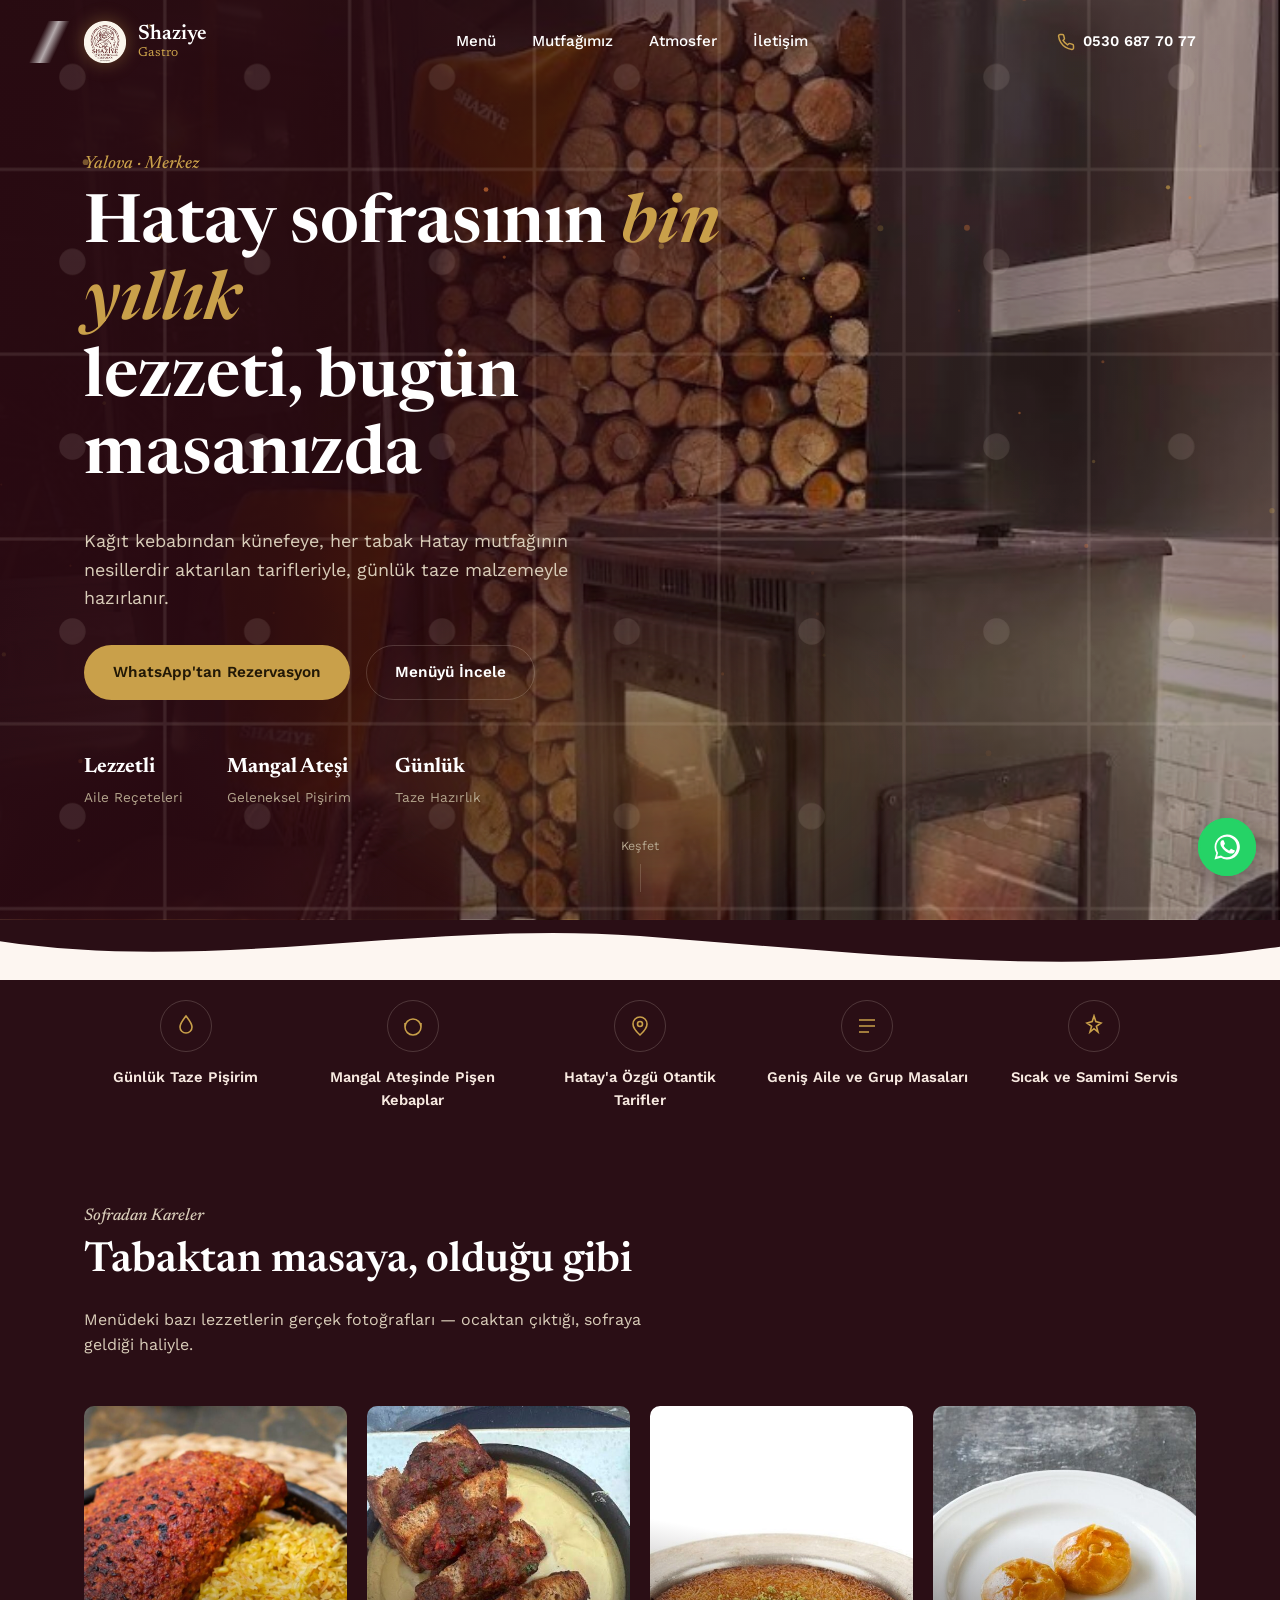
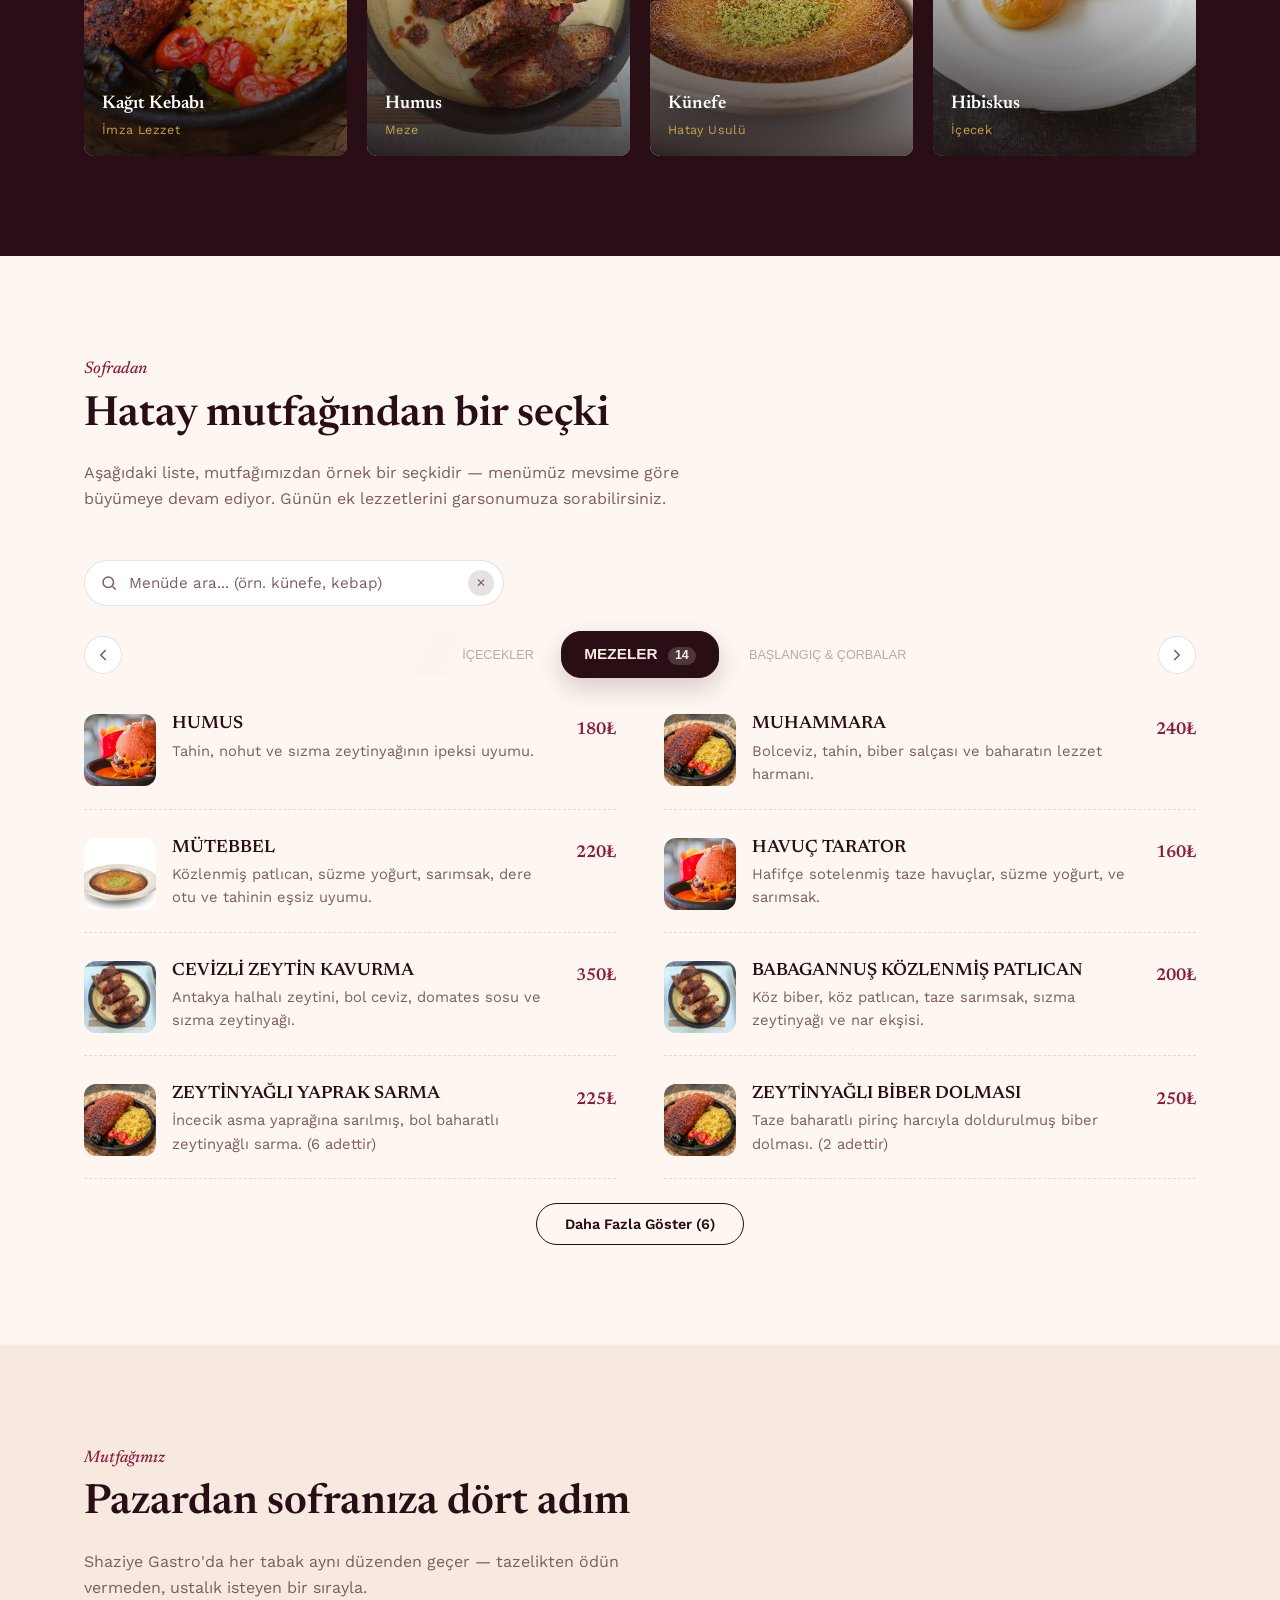
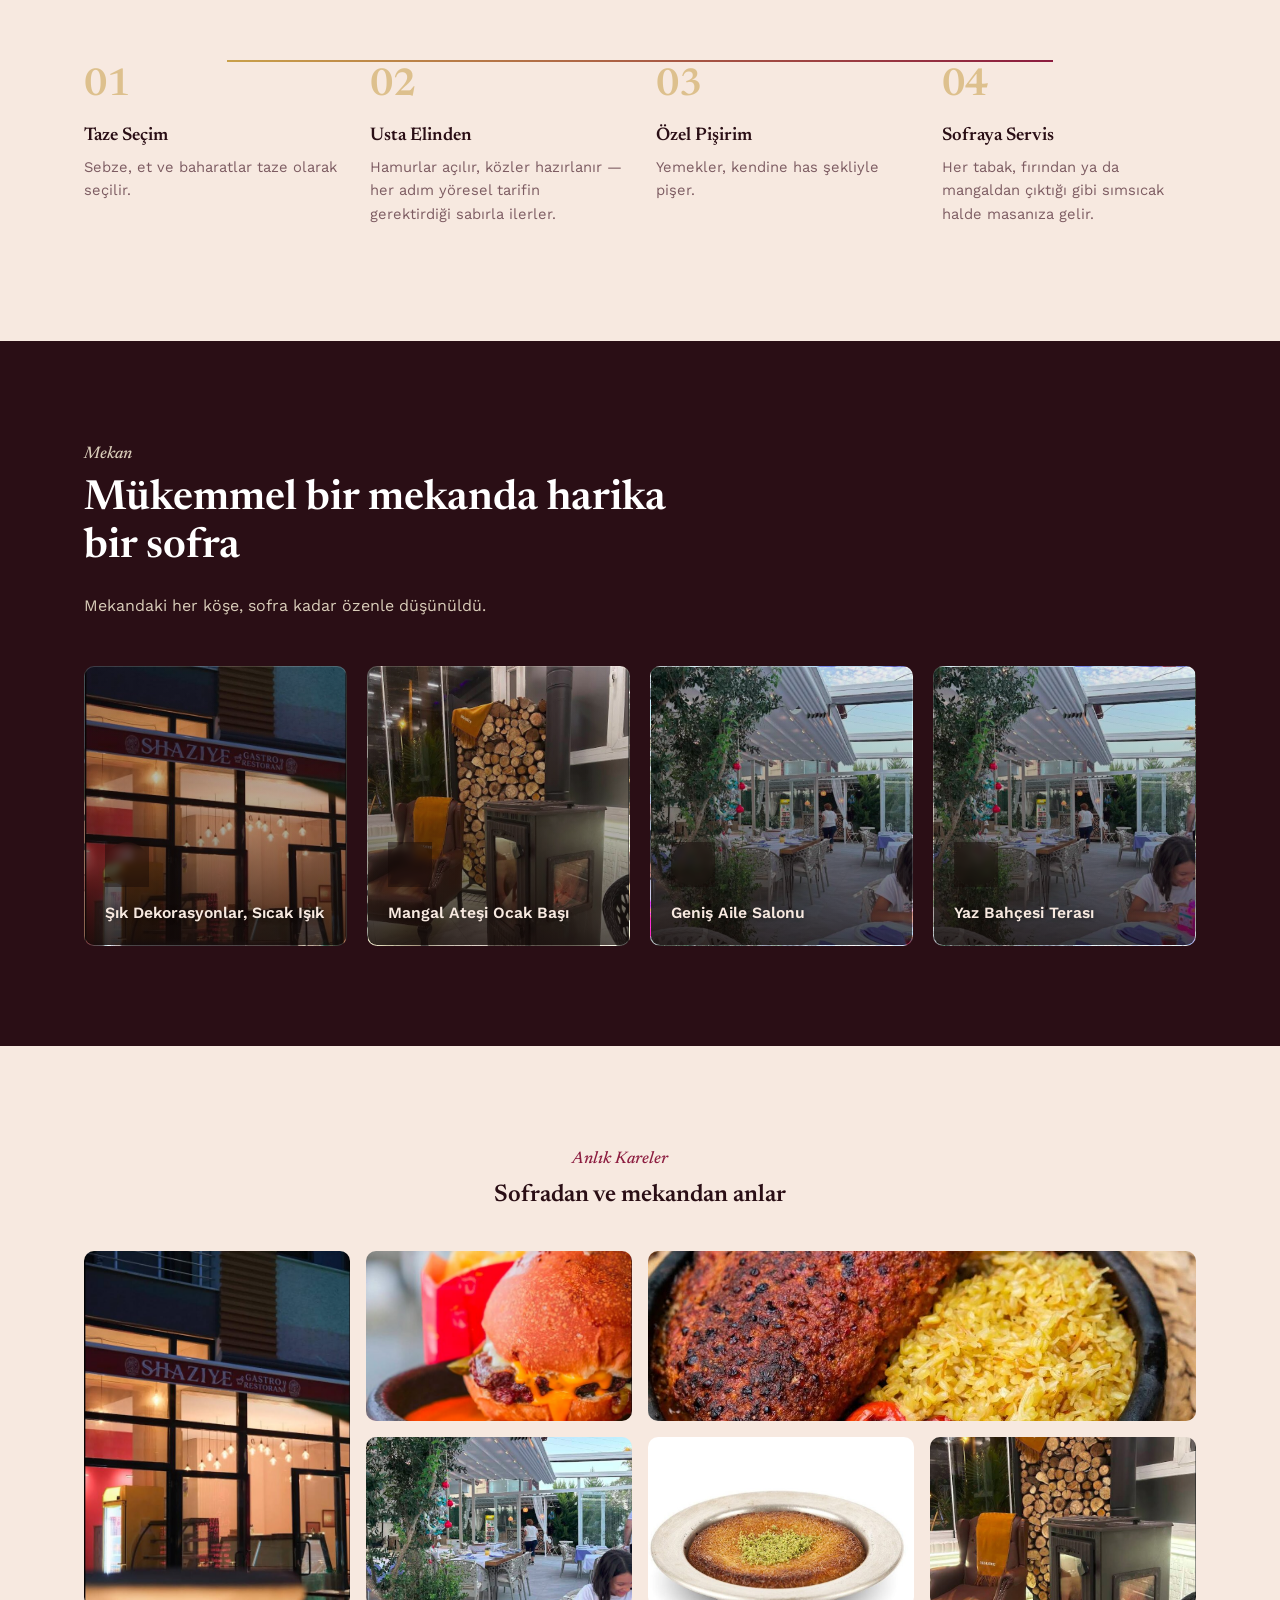
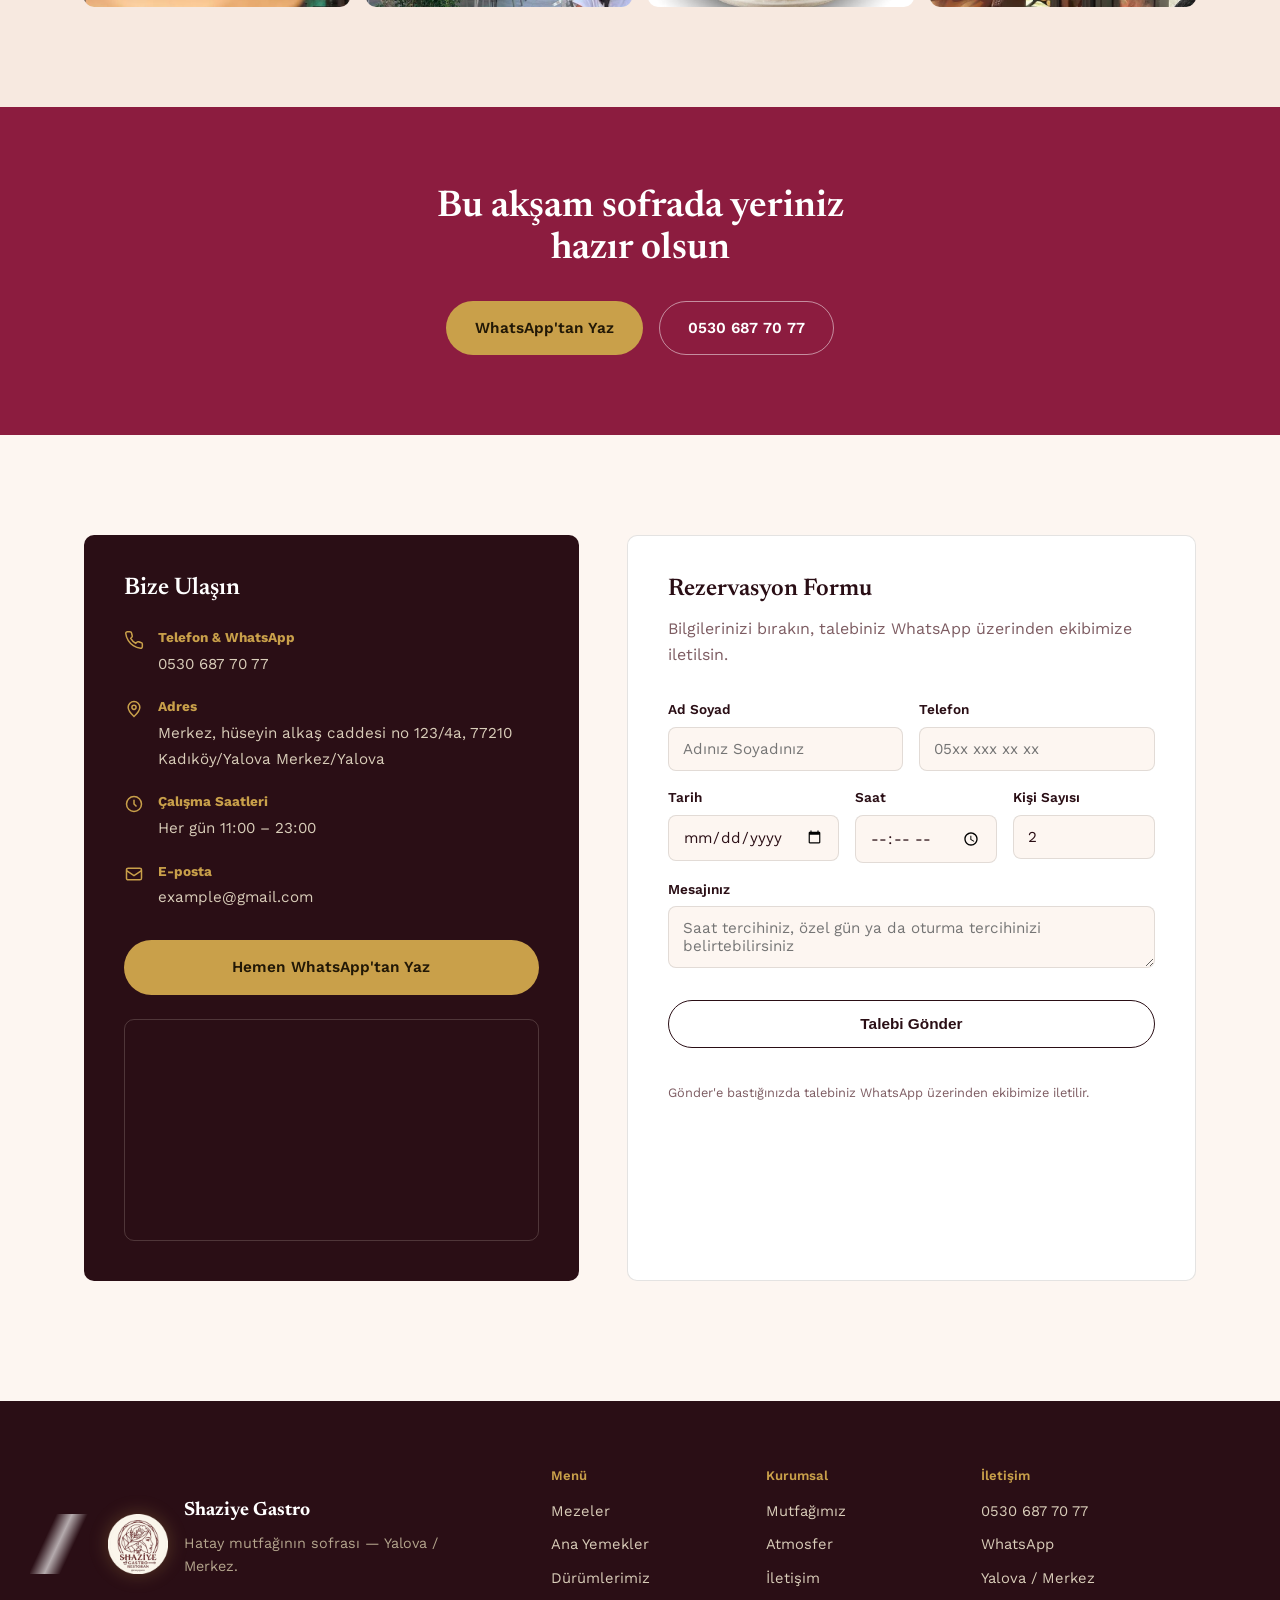
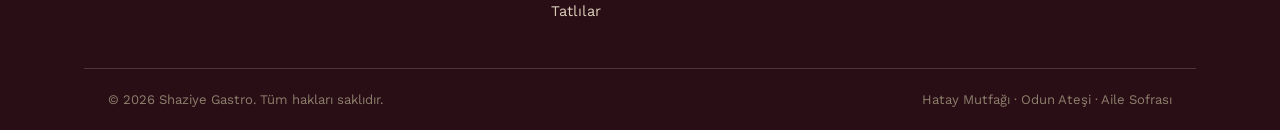
==== commit 52a58c87: "added photo-item to each menu item and the unvisibility of the active menu-tab has been fixed" ====
--- a/index.html
+++ b/index.html
@@ -325,10 +325,14 @@
             <input type="tel" id="telefon" name="telefon" placeholder="05xx xxx xx xx" required>
           </div>
         </div>
-        <div class="form-row">
+        <div class="form-row form-row--3">
           <div>
             <label for="tarih">Tarih</label>
             <input type="date" id="tarih" name="tarih">
+          </div>
+          <div>
+            <label for="saat">Saat</label>
+            <input type="time" id="saat" name="saat">
           </div>
           <div>
             <label for="kisi">Kişi Sayısı</label>
--- a/style.css
+++ b/style.css
@@ -459,9 +459,9 @@
 .menu-tab-arrow:active { transform: translateY(0) scale(0.92); }
 
 .menu-tabs {
-  display: flex;
+  display: grid;
+  grid-template-columns: minmax(0, 1fr) auto minmax(0, 1fr);
   align-items: center;
-  justify-content: center;
   gap: 8px;
   flex: 1;
   min-width: 0;
@@ -482,17 +482,24 @@
   transition: background-color 0.2s ease, color 0.2s ease, border-color 0.2s ease, transform 0.25s cubic-bezier(0.22, 0.61, 0.36, 1), opacity 0.25s ease;
 }
 .menu-tab--prev, .menu-tab--next {
-  flex: 1 1 0;
-  max-width: 160px;
+  max-width: 100%;
   opacity: 0.5;
   transform: scale(0.94);
 }
-.menu-tab--prev { text-align: right; }
-.menu-tab--next { text-align: left; }
+.menu-tab--prev { grid-column: 1; justify-self: end; text-align: right; }
+.menu-tab--next { grid-column: 3; justify-self: start; text-align: left; }
 .menu-tab--prev:hover, .menu-tab--next:hover { opacity: 0.9; border-color: var(--line); background: #fff; }
 .menu-tab--active {
-  flex: 0 0 auto;
-  max-width: 58%;
+  grid-column: 2;
+  justify-self: center;
+  max-width: min(70vw, 480px);
+  white-space: normal;
+  overflow: visible;
+  text-overflow: clip;
+  text-align: center;
+  word-break: keep-all;
+  line-height: 1.28;
+  border-radius: 20px;
   background: var(--ink);
   border-color: var(--ink);
   color: var(--cream);
@@ -502,7 +509,9 @@
   cursor: default;
   position: relative;
   box-shadow: 0 10px 24px rgba(42, 14, 21, 0.18);
-}
+  transition: max-width 0.3s ease;
+}
+.menu-tab--active .menu-tab-count { white-space: nowrap; }
 .menu-tab--active::after {
   content: "";
   position: absolute;
@@ -550,6 +559,14 @@
   position: relative;
   transition: padding-left 0.25s ease;
 }
+.menu-item-img {
+  width: 72px;
+  height: 72px;
+  border-radius: 12px;
+  object-fit: cover;
+  flex-shrink: 0;
+  align-self: flex-start;
+}
 .menu-item::before {
   content: "";
   position: absolute;
@@ -567,6 +584,7 @@
 .menu-item:hover::before { transform: scaleY(1); }
 .menu-item:hover .menu-item-text h3 { color: var(--paprika); }
 .menu-item-text h3 { transition: color 0.2s ease; }
+.menu-item-text { flex: 1 1 auto; min-width: 0; }
 .menu-item-cat {
   display: block;
   font-family: var(--font-body);
@@ -794,6 +812,7 @@
 .form-wrap.spotlight:hover::after { opacity: 1; }
 .form-wrap h3 { font-size: 1.5rem; }
 .form-row { display: grid; grid-template-columns: 1fr 1fr; gap: 16px; }
+.form-row--3 { grid-template-columns: 1fr 1fr 1fr; }
 .form-wrap label { display: block; font-size: 0.85rem; font-weight: 600; margin: 16px 0 6px; color: var(--ink); }
 .form-wrap input, .form-wrap select, .form-wrap textarea {
   width: 100%;
@@ -925,6 +944,6 @@
   .menu-tabs-carousel { gap: 6px; }
   .menu-tab-arrow { width: 32px; height: 32px; }
   .menu-tabs { gap: 4px; }
-  .menu-tab--prev, .menu-tab--next { max-width: 78px; font-size: 0.76rem; padding: 9px 10px; }
-  .menu-tab--active { max-width: 52%; font-size: 0.88rem; padding: 11px 16px; }
-}
+  .menu-tab--prev, .menu-tab--next { font-size: 0.76rem; padding: 9px 8px; }
+  .menu-tab--active { max-width: min(78vw, 340px); font-size: 0.88rem; padding: 11px 18px; }
+}
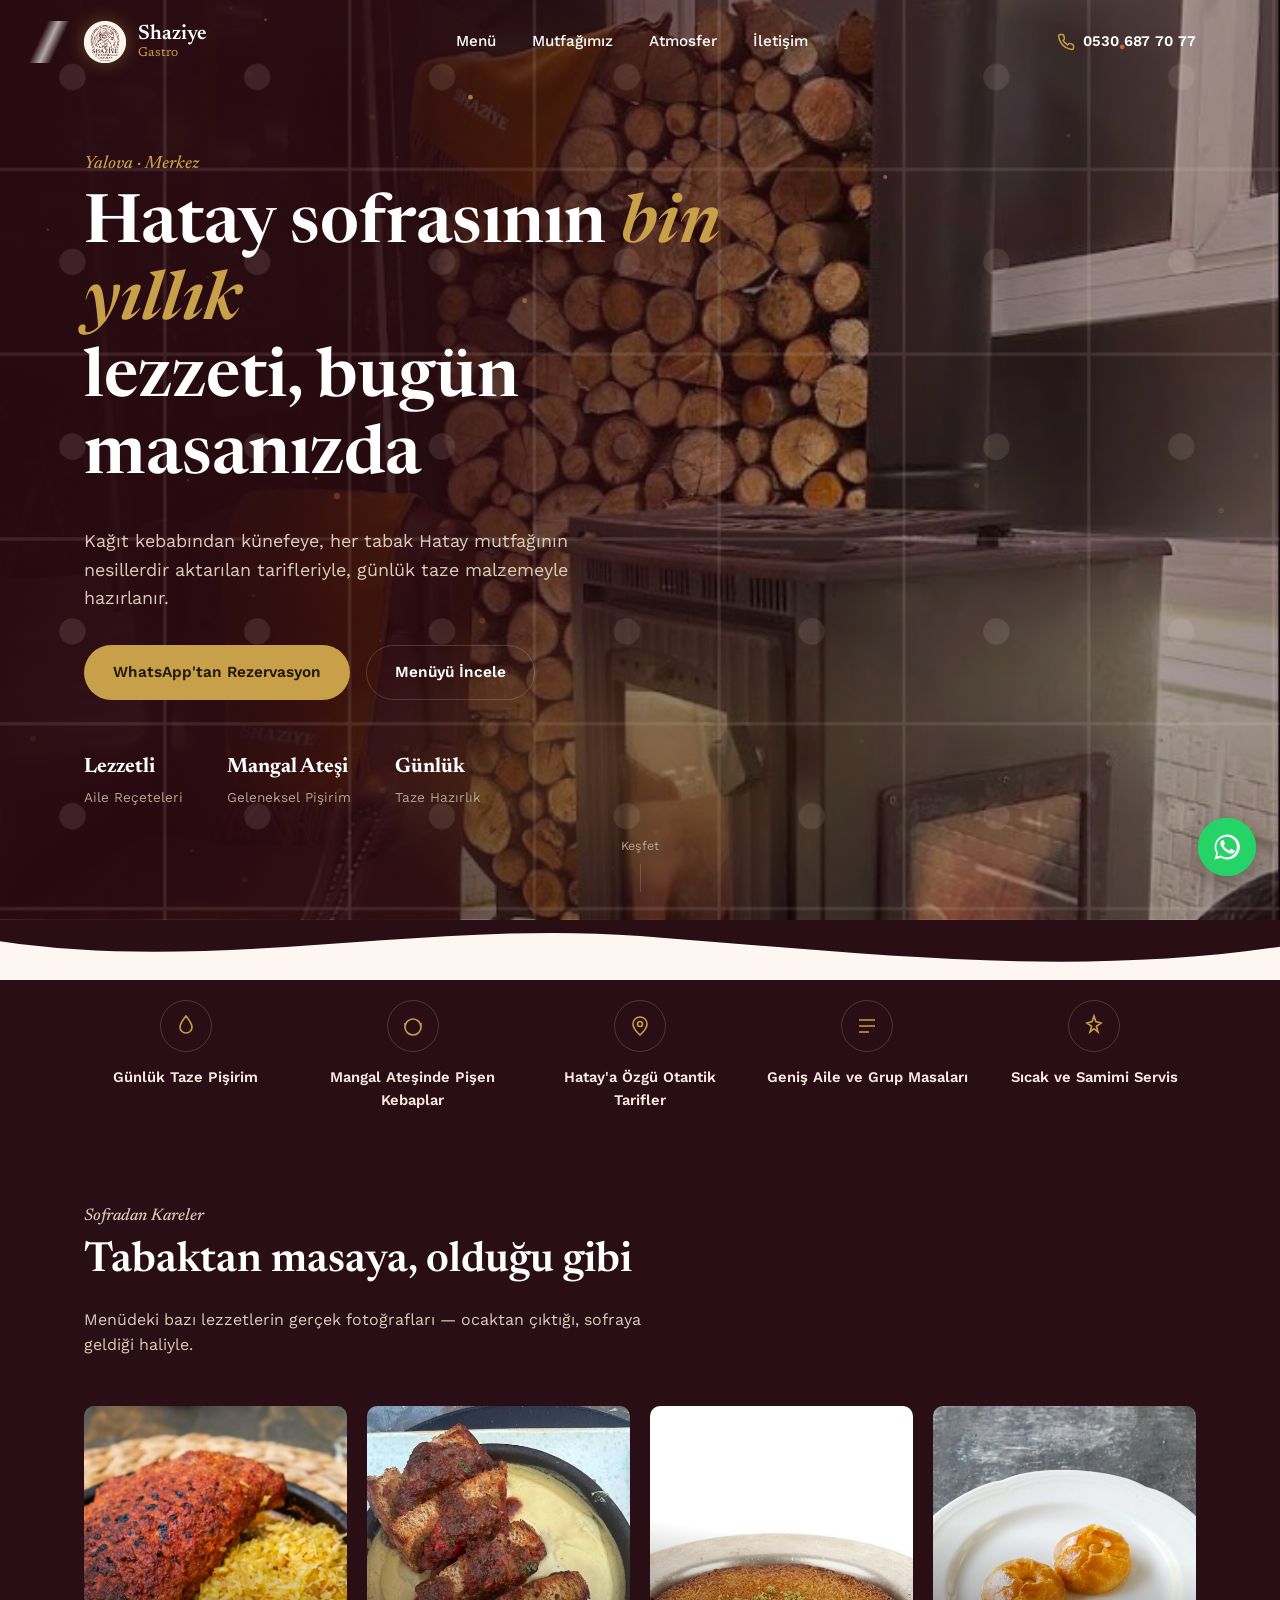
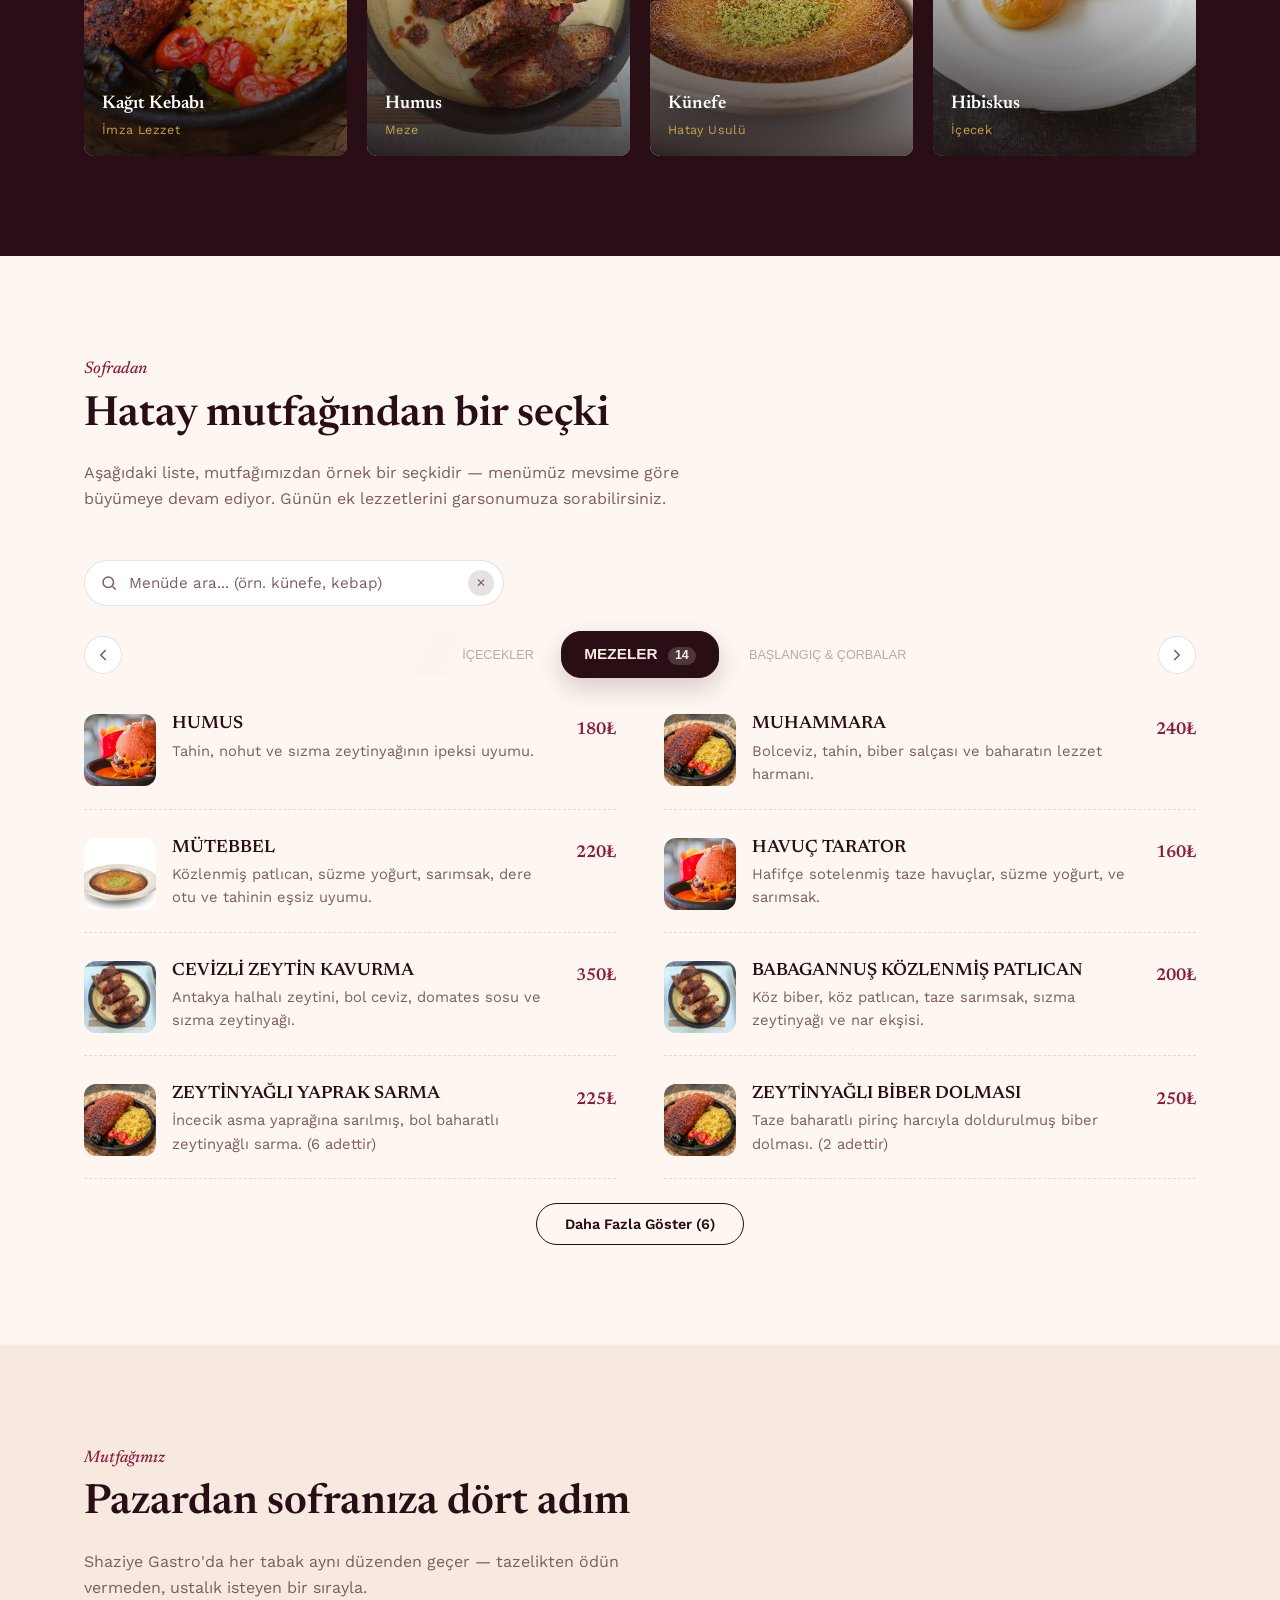
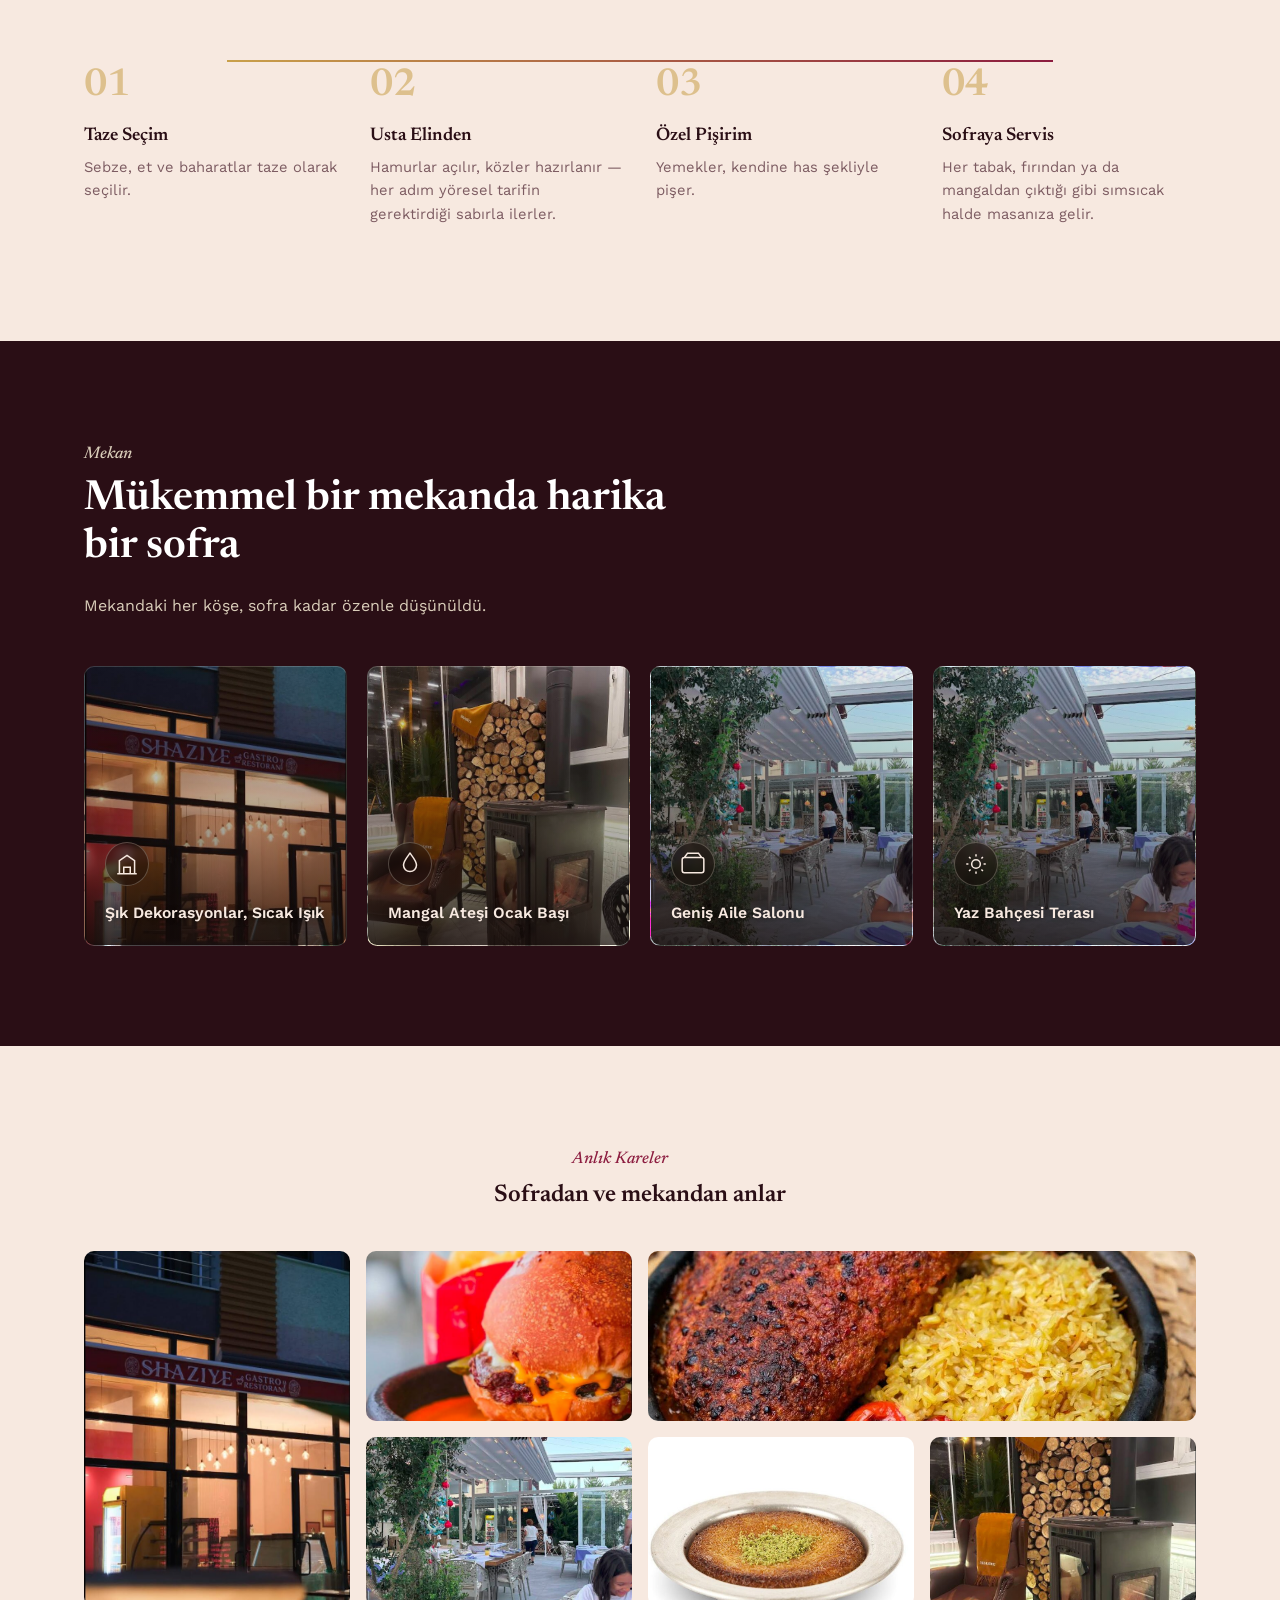
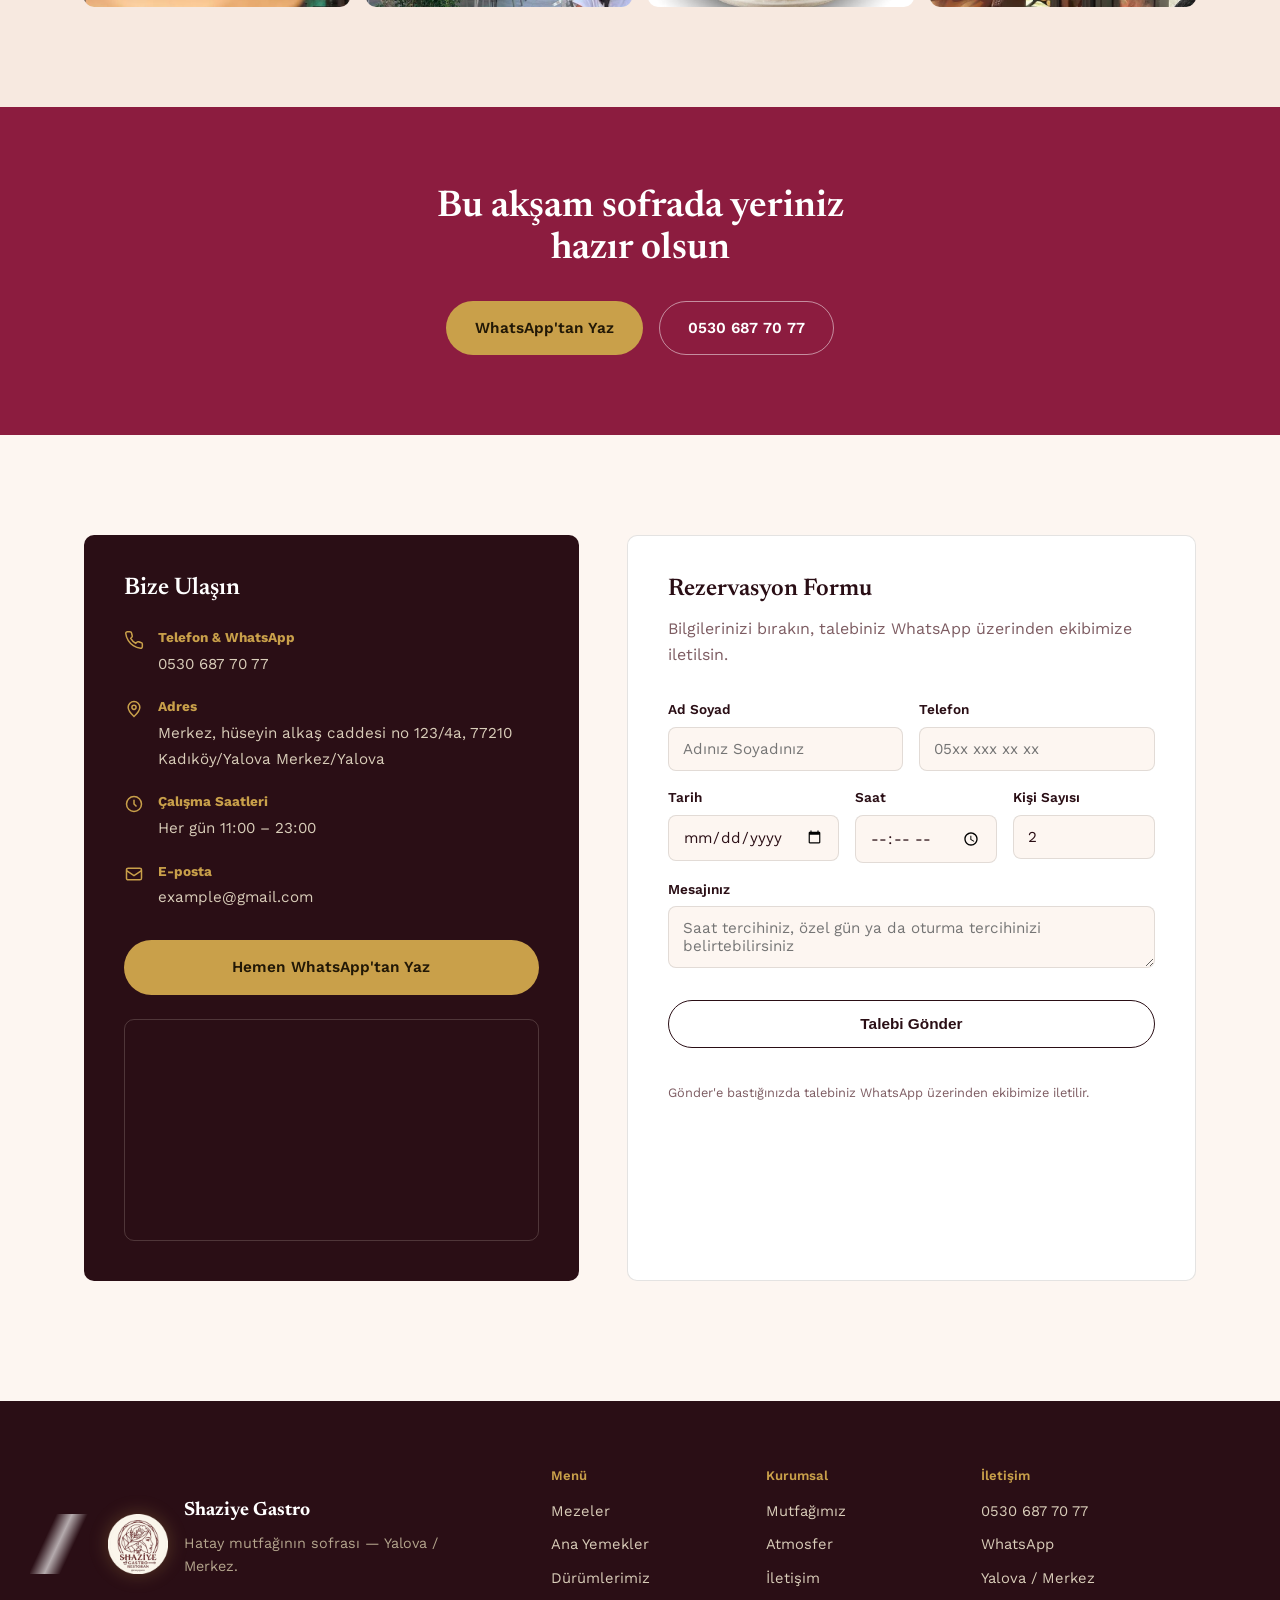
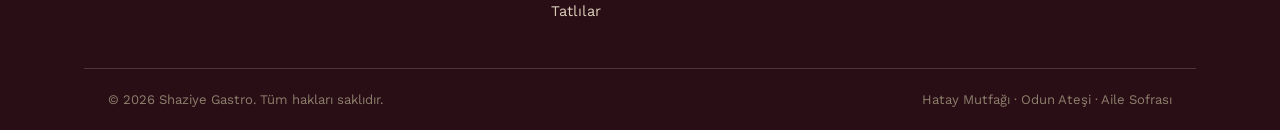
==== commit b6362188: "tried to solve the weird act of whatsapp fab button" ====
--- a/index.html
+++ b/index.html
@@ -2,7 +2,7 @@
 <html lang="tr">
 <head>
 <meta charset="UTF-8">
-<meta name="viewport" content="width=device-width, initial-scale=1.0">
+<meta name="viewport" content="width=device-width, initial-scale=1.0, viewport-fit=cover">
 <title>Shaziye Gastro | Yalova</title>
 <meta name="description" content="Shaziye Gastro — Hatay mutfağının otantik lezzetleri, kağıt kebabından künefeye. Yalova'da pişen yöresel sofra.">
 <link rel="stylesheet" href="style.css">
--- a/style.css
+++ b/style.css
@@ -20,7 +20,7 @@
 }
 
 * { box-sizing: border-box; }
-html { scroll-behavior: smooth; }
+html { scroll-behavior: smooth; overflow-x: hidden; }
 @media (prefers-reduced-motion: reduce) {
   html { scroll-behavior: auto; }
   * { animation-duration: 0.01ms !important; transition-duration: 0.01ms !important; }
@@ -33,6 +33,7 @@
   background: var(--cream-soft);
   line-height: 1.6;
   -webkit-font-smoothing: antialiased;
+  overflow-x: hidden;
 }
 
 h1, h2, h3 {
@@ -861,8 +862,8 @@
 --------------------------------------------- */
 .wa-float {
   position: fixed;
-  bottom: 24px;
-  right: 24px;
+  bottom: max(24px, env(safe-area-inset-bottom, 0px) + 16px);
+  right: max(24px, env(safe-area-inset-right, 0px) + 16px);
   width: 58px;
   height: 58px;
   border-radius: 50%;
@@ -871,10 +872,15 @@
   align-items: center;
   justify-content: center;
   box-shadow: 0 8px 22px rgba(0,0,0,0.25);
-  z-index: 90;
+  z-index: 999;
+  transform: translateZ(0);
+  -webkit-transform: translateZ(0);
+  -webkit-backface-visibility: hidden;
+  backface-visibility: hidden;
+  will-change: transform;
   transition: transform 0.2s ease;
 }
-.wa-float:hover { transform: scale(1.06); }
+.wa-float:hover { transform: translateZ(0) scale(1.06); }
 .wa-float-ring {
   position: absolute;
   inset: 0;
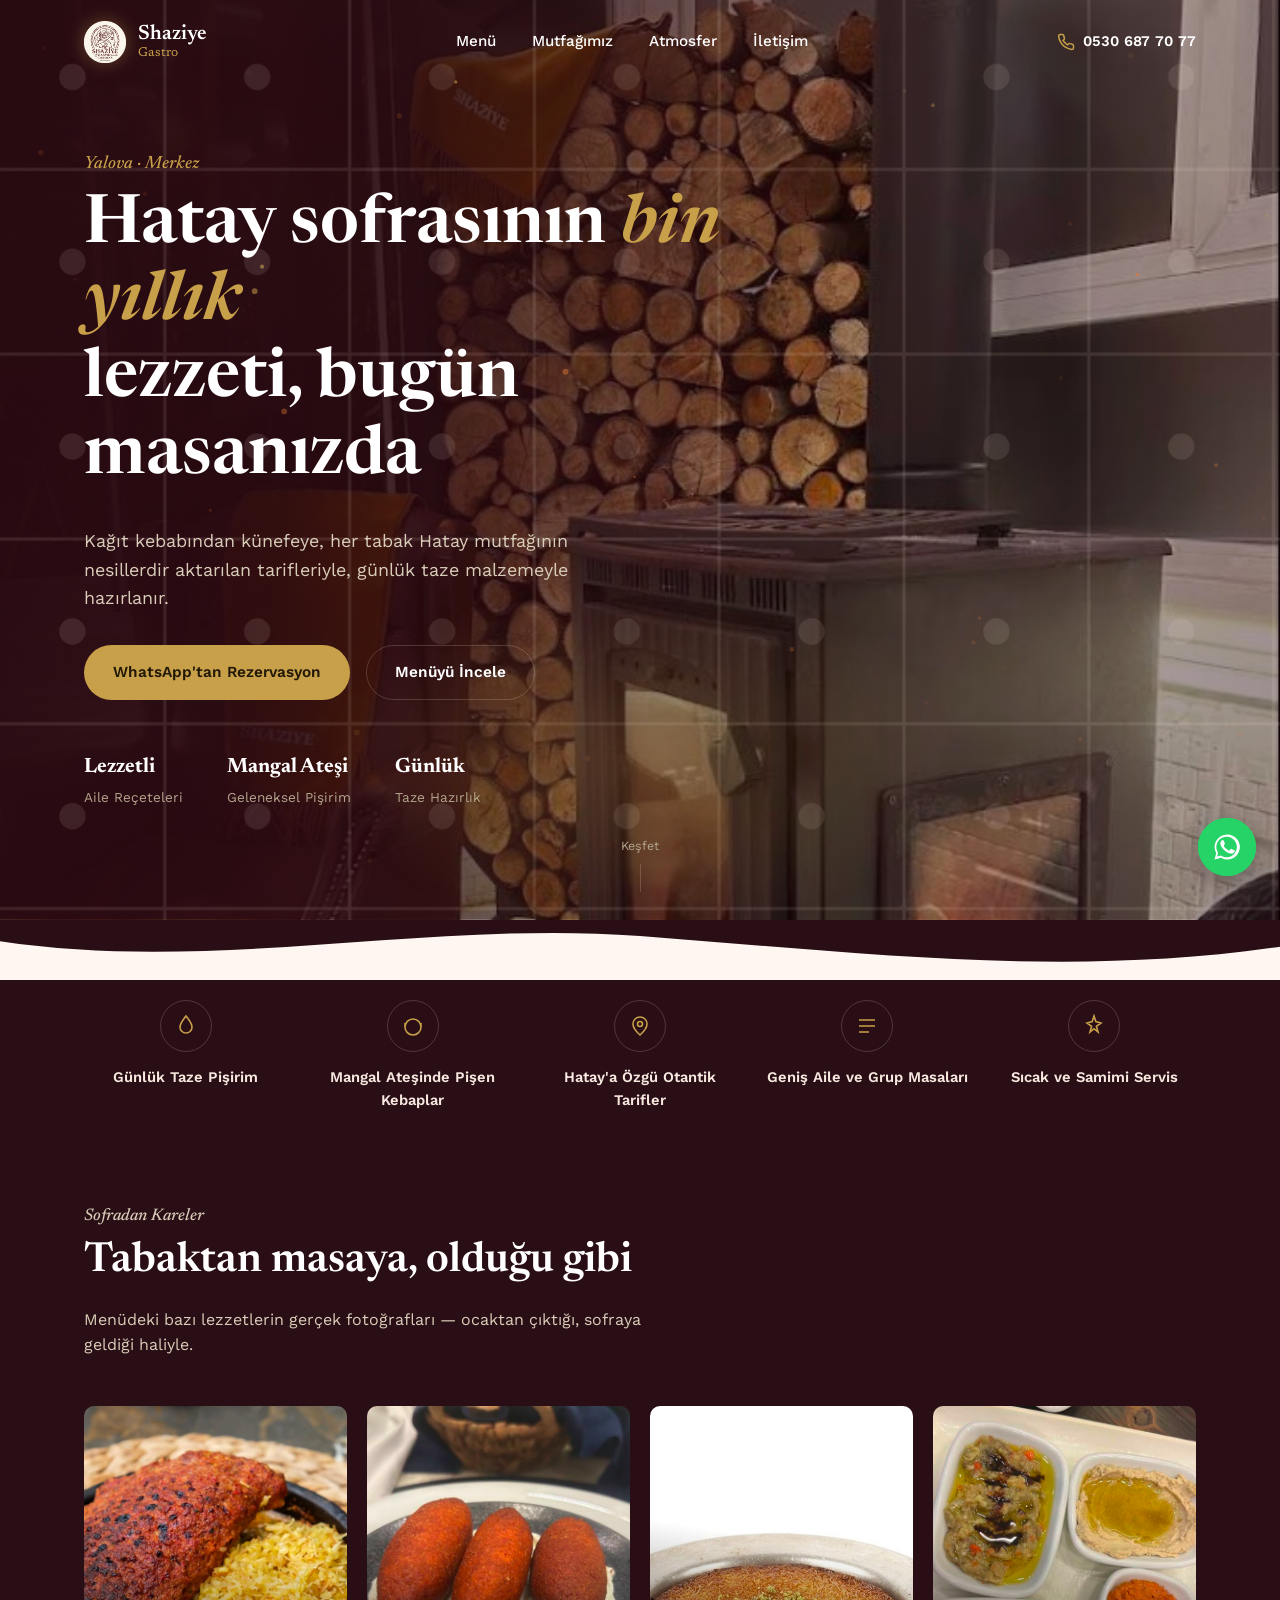
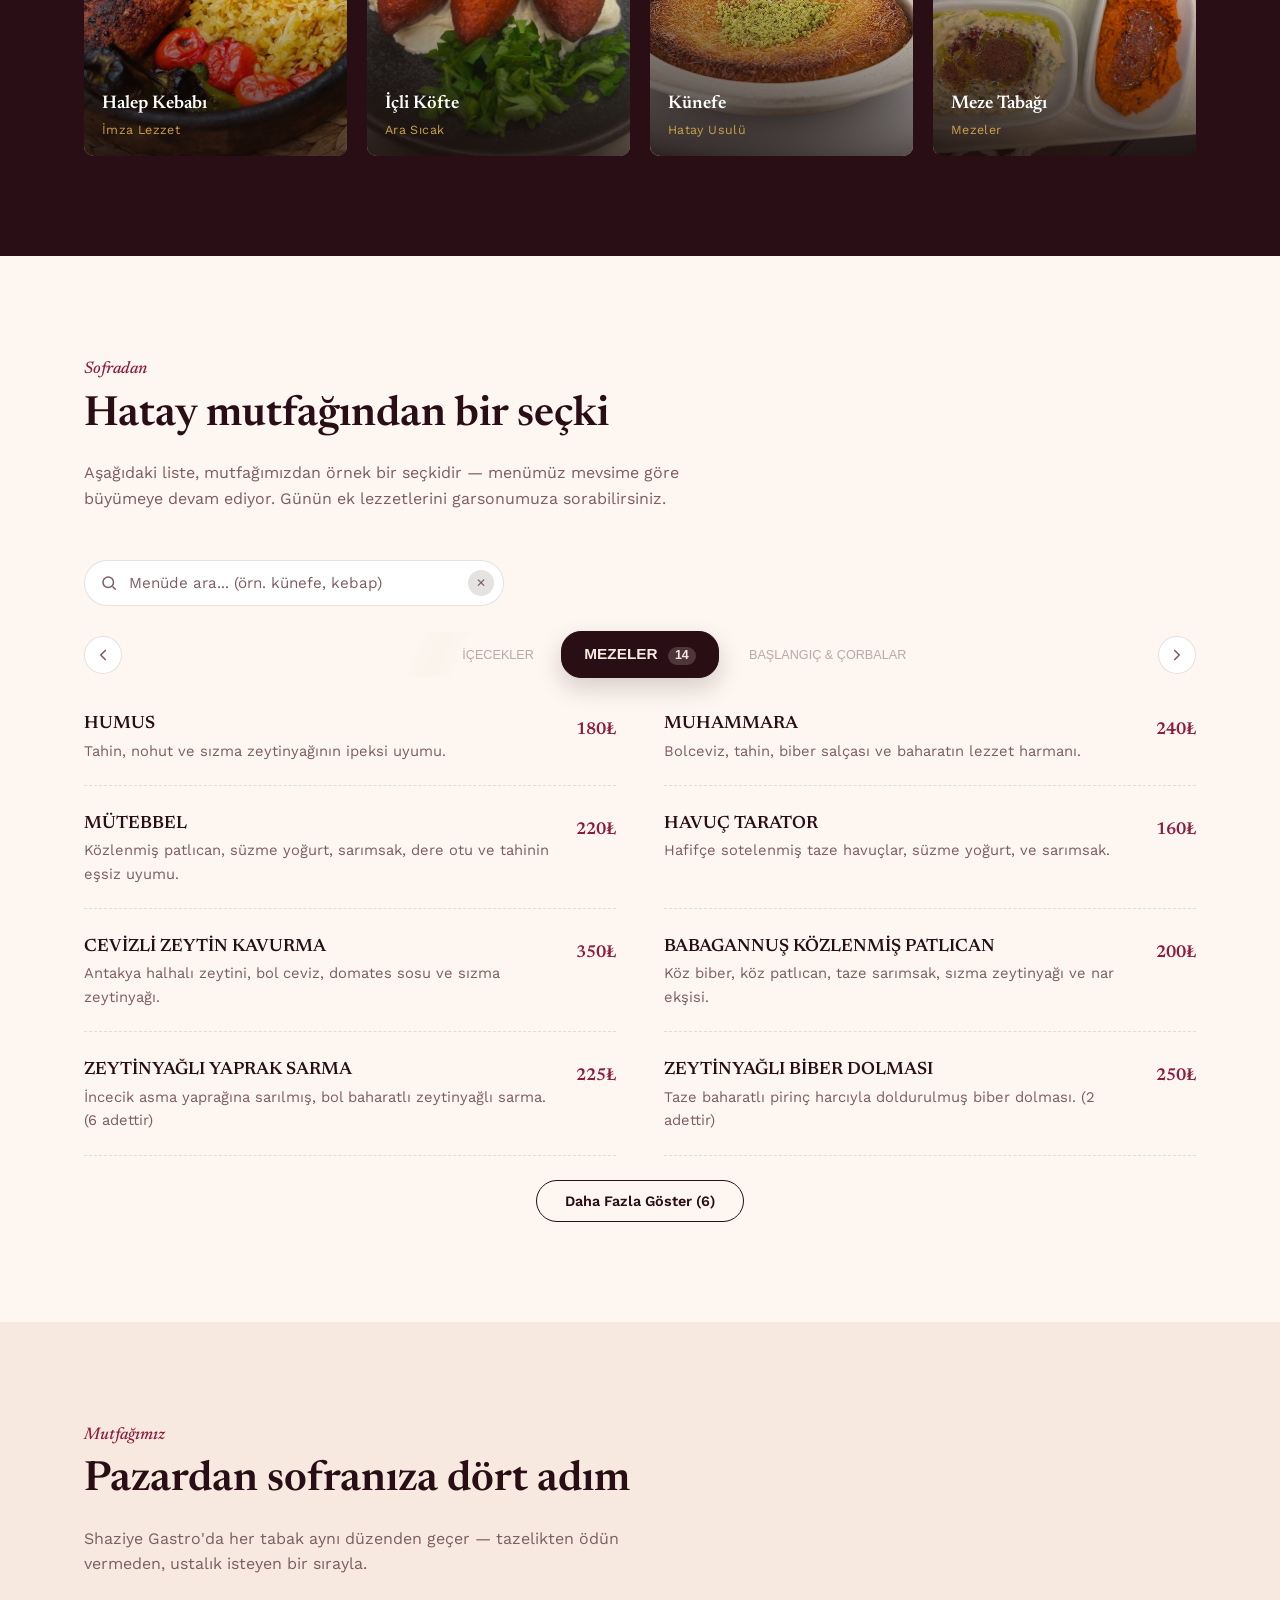
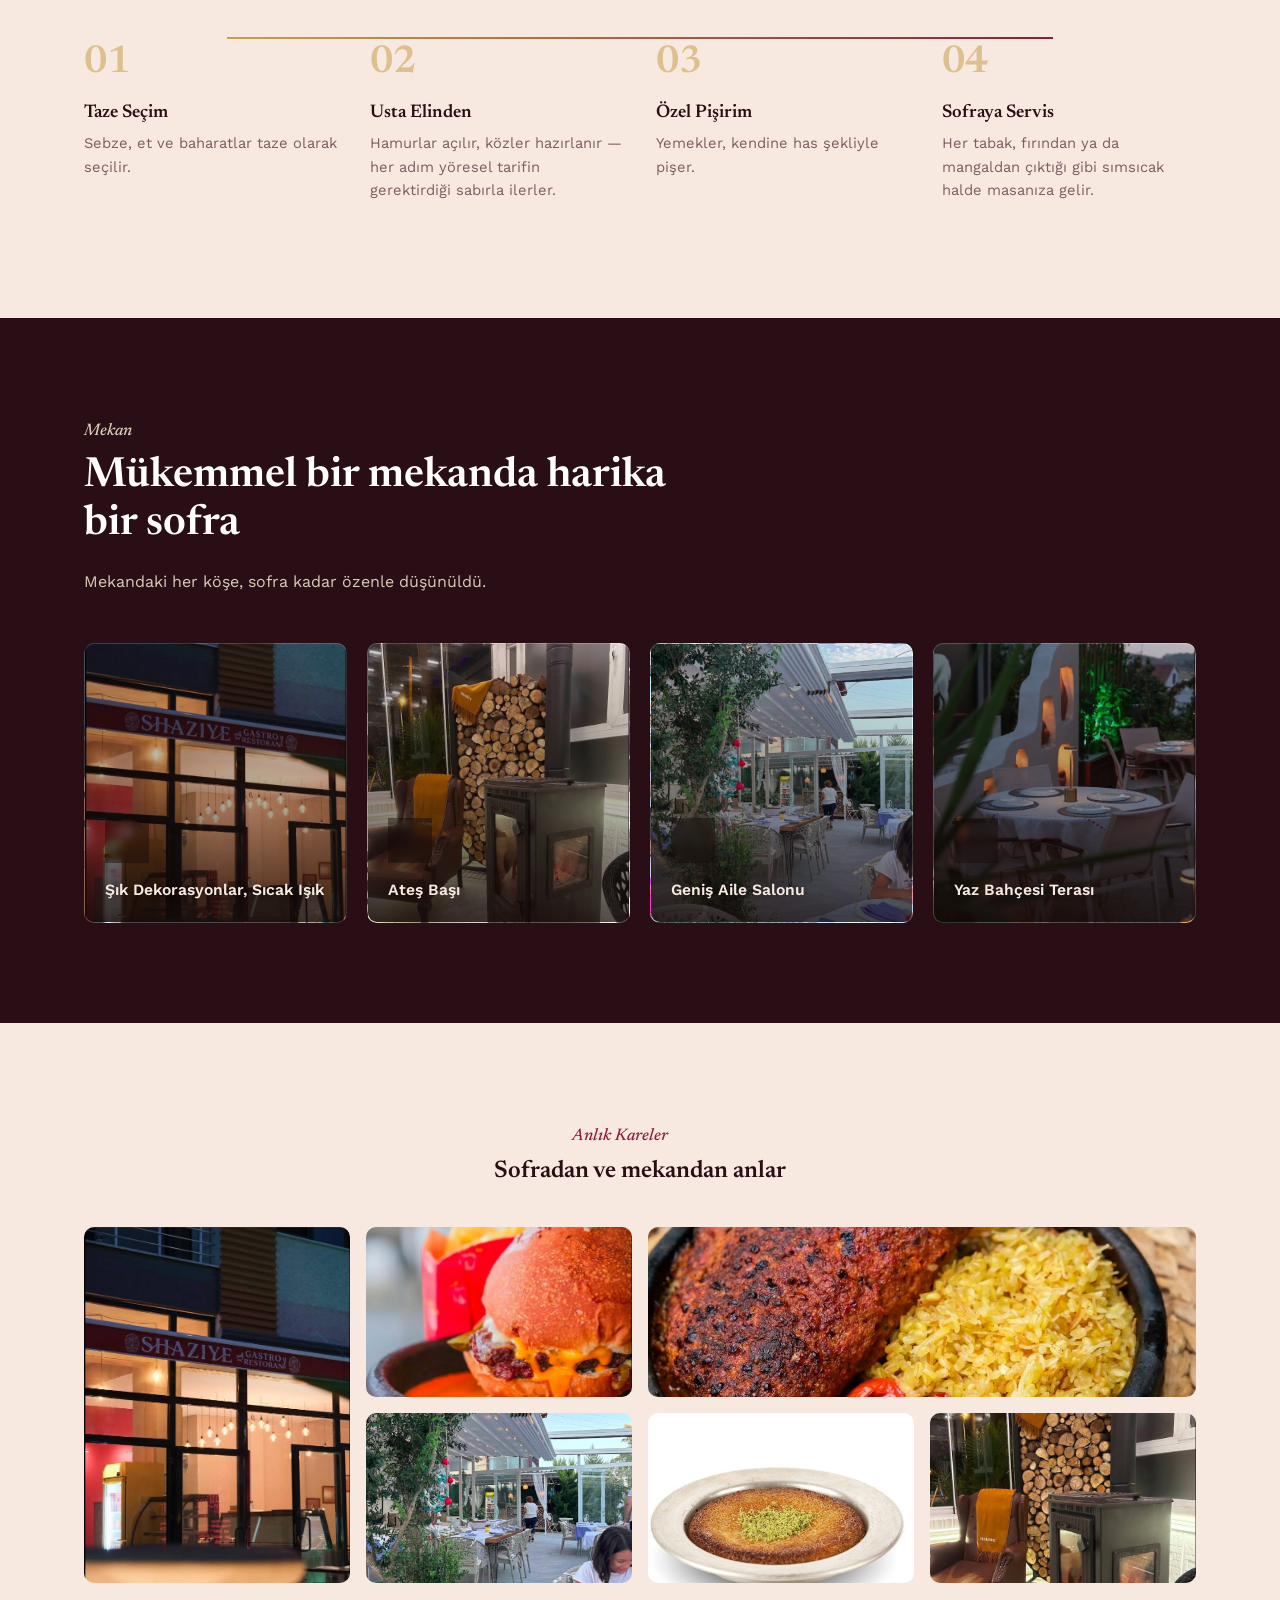
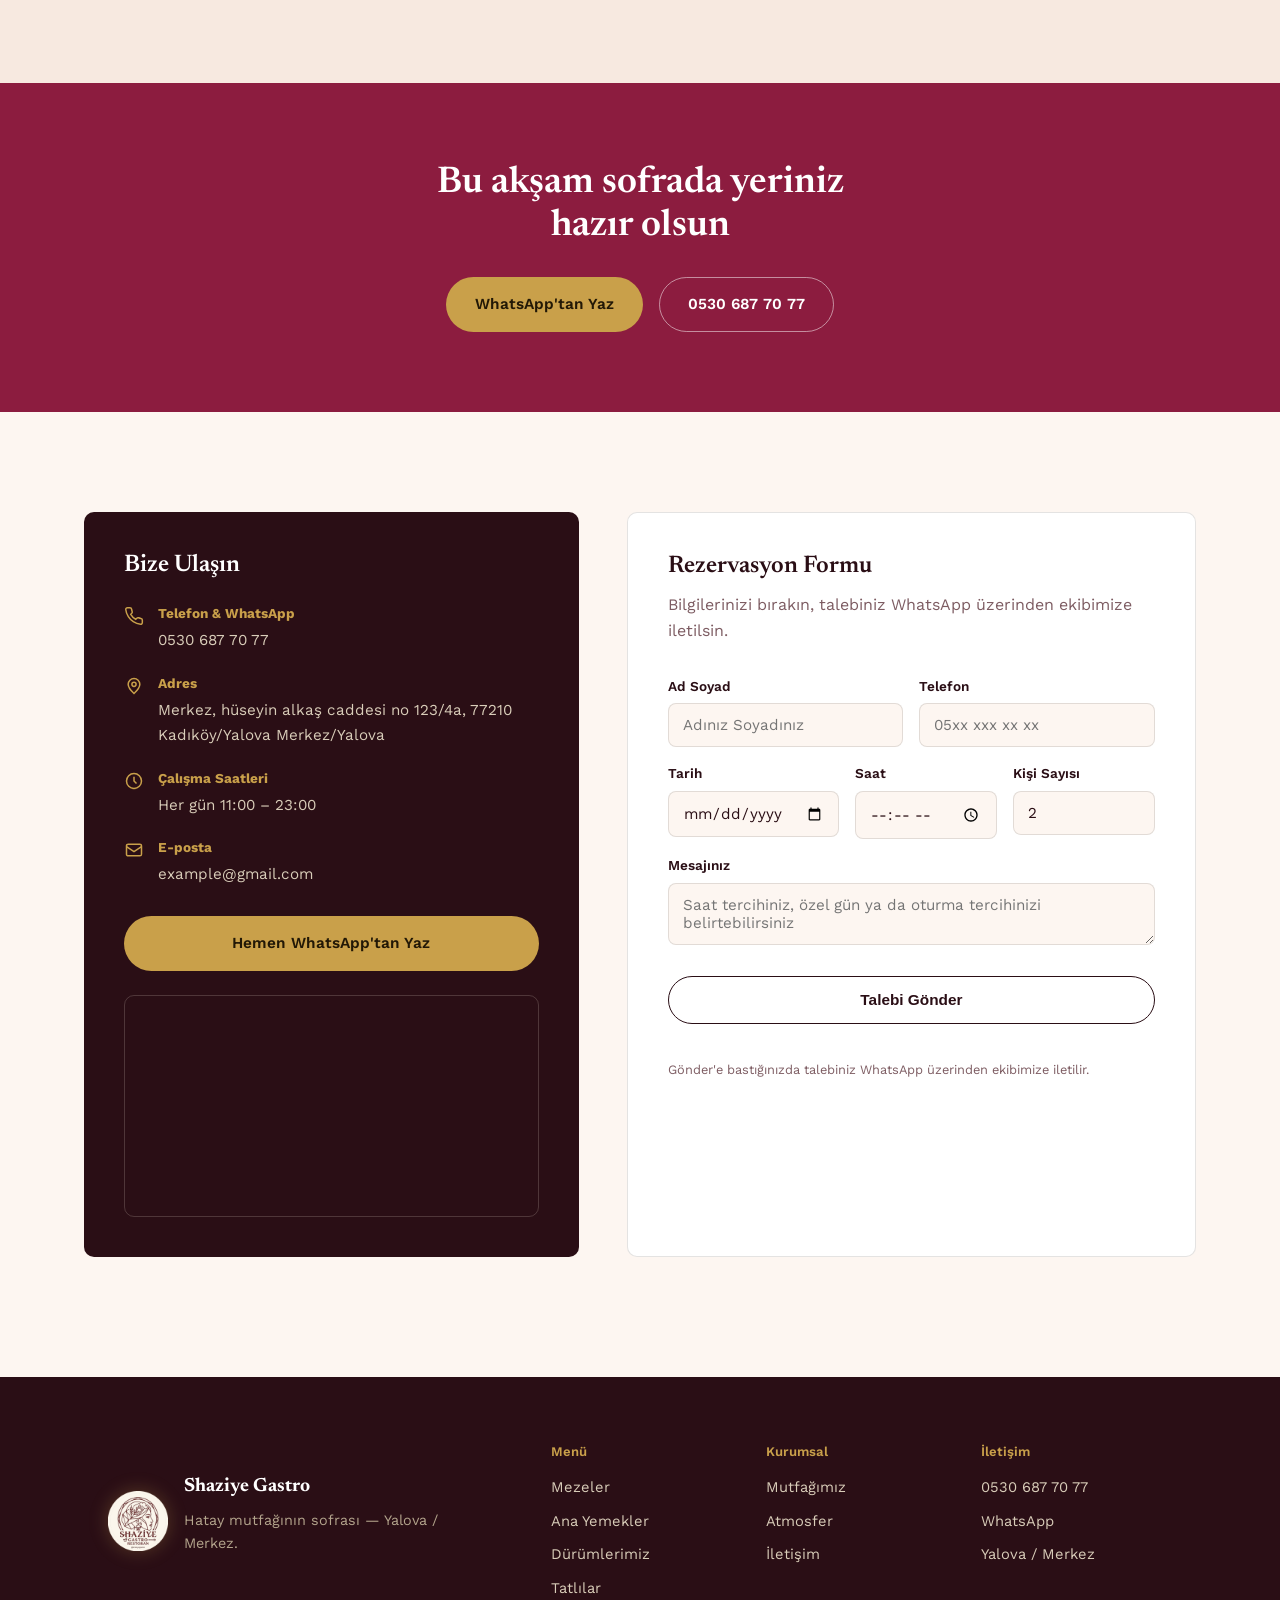
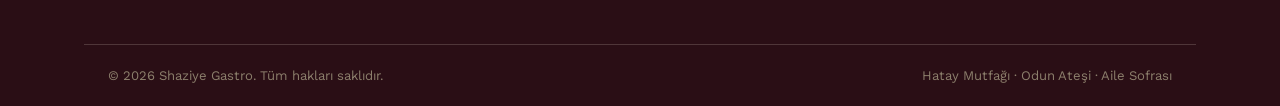
==== commit e1cbdb98: "some photos changed or added, small changes. menu-item-photos removed commented in js file for now" ====
--- a/index.html
+++ b/index.html
@@ -32,7 +32,7 @@
         <span>Gastro</span>
       </span>
     </a>
-
+    
     <nav class="main-nav" id="mainNav">
       <a href="#menu">Menü</a>
       <a href="#mutfagimiz">Mutfağımız</a>
@@ -135,20 +135,20 @@
     </div>
     <div class="dishes-grid">
       <a href="#menu" class="dish-card reveal spotlight">
-        <img src="assets/menuitem1.jpg" alt="Kağıt kebabı, bulgur pilavı ve közlenmiş biber ve domatesle servis edilmiş" loading="lazy" width="962" height="872">
-        <span class="dish-caption"><strong>Kağıt Kebabı</strong><em>İmza Lezzet</em></span>
+        <img src="assets/menuitem1.jpg" alt="Kebap arası köz patlıcan ve kaşarın oluşturduğu eşsiz lezzet." loading="lazy" width="962" height="872">
+        <span class="dish-caption"><strong>Halep Kebabı</strong><em>İmza Lezzet</em></span>
       </a>
       <a href="#menu" class="dish-card reveal spotlight">
-        <img src="assets/menuitem5.jpg" alt="Humus, közlenmiş kırmızı biberli ekmek dilimleriyle servis edilmiş" loading="lazy" width="719" height="669">
-        <span class="dish-caption"><strong>Humus</strong><em>Meze</em></span>
+        <img src="assets/menuitem6.png" alt="Dışı çıtır çıtır, içi sulu ve lezzetli geleneksel kızarmış içli köfte." loading="lazy" width="719" height="669">
+        <span class="dish-caption"><strong>İçli Köfte</strong><em>Ara Sıcak</em></span>
       </a>
       <a href="#menu" class="dish-card reveal spotlight">
         <img src="assets/menuitem4.jpg" alt="Fıstıklı Hatay usulü künefe, sıcak servis" loading="lazy" width="795" height="680">
         <span class="dish-caption"><strong>Künefe</strong><em>Hatay Usulü</em></span>
       </a>
       <a href="#menu" class="dish-card reveal spotlight">
-        <img src="assets/menuitem2.jpg" alt="Cevizli kaytaz böreği, hafif şerbetli" loading="lazy" width="624" height="632">
-        <span class="dish-caption"><strong>Hibiskus</strong><em>İçecek</em></span>
+        <img src="assets/menuitem7.png" alt="4 çeşit meze" loading="lazy" width="624" height="632">
+        <span class="dish-caption"><strong>Meze Tabağı</strong><em>Mezeler</em></span>
       </a>
     </div>
   </div>
@@ -235,13 +235,13 @@
       </div>
       <div class="atmosfer-item reveal spotlight" style="background-image:url('assets/place2.jpg')">
         <div class="atmosfer-icon"><svg width="26" height="26" viewBox="0 0 24 24" fill="none" stroke="#f7e9e0" stroke-width="1.4"><path d="M12 2c3 4 6 7.5 6 11a6 6 0 1 1-12 0c0-3.5 3-7 6-11z"/></svg></div>
-        <h4>Mangal Ateşi Ocak Başı</h4>
+        <h4>Ateş Başı</h4>
       </div>
       <div class="atmosfer-item reveal spotlight" style="background-image:url('assets/place3.jpg');background-position:left center;">
         <div class="atmosfer-icon"><svg width="26" height="26" viewBox="0 0 24 24" fill="none" stroke="#f7e9e0" stroke-width="1.4"><path d="M4 6h16M4 6a2 2 0 0 0-2 2v10a2 2 0 0 0 2 2h16a2 2 0 0 0 2-2V8a2 2 0 0 0-2-2M4 6l3-4h10l3 4"/></svg></div>
         <h4>Geniş Aile Salonu</h4>
       </div>
-      <div class="atmosfer-item reveal spotlight" style="background-image:url('assets/place3.jpg');background-position:right center;">
+      <div class="atmosfer-item reveal spotlight" style="background-image:url('assets/place4.png');background-position:right center;">
         <div class="atmosfer-icon"><svg width="26" height="26" viewBox="0 0 24 24" fill="none" stroke="#f7e9e0" stroke-width="1.4"><path d="M12 3v2M5.6 5.6l1.4 1.4M3 12h2M5.6 18.4l1.4-1.4M12 19v2M17 17l1.4 1.4M19 12h2M17 7l1.4-1.4"/><circle cx="12" cy="12" r="4"/></svg></div>
         <h4>Yaz Bahçesi Terası</h4>
       </div>
--- a/style.css
+++ b/style.css
@@ -20,7 +20,11 @@
 }
 
 * { box-sizing: border-box; }
-html { scroll-behavior: smooth; overflow-x: hidden; }
+html { scroll-behavior: smooth; max-width: 100%; overscroll-behavior-x: none; }
+/* Nothing may ever make the page scroll sideways. "clip" (not "hidden") so the sticky header keeps working. */
+@supports (overflow: clip) {
+  html, body { overflow-x: clip; }
+}
 @media (prefers-reduced-motion: reduce) {
   html { scroll-behavior: auto; }
   * { animation-duration: 0.01ms !important; transition-duration: 0.01ms !important; }
@@ -33,7 +37,6 @@
   background: var(--cream-soft);
   line-height: 1.6;
   -webkit-font-smoothing: antialiased;
-  overflow-x: hidden;
 }
 
 h1, h2, h3 {
@@ -145,6 +148,11 @@
   top: 0;
   z-index: 100;
   background: transparent;
+  transform: translateZ(0);
+  -webkit-transform: translateZ(0);
+  -webkit-backface-visibility: hidden;
+  backface-visibility: hidden;
+  will-change: background-color;
   transition: background-color 0.25s ease, box-shadow 0.25s ease;
 }
 header#siteHeader .container { display: flex; align-items: center; justify-content: space-between; height: 84px; }
@@ -181,14 +189,8 @@
   box-shadow: 0 3px 12px rgba(20, 8, 12, 0.4), inset 0 0 0 1px rgba(247, 239, 223, 0.15);
 }
 .brand-mark-disc img { width: 100%; height: 100%; object-fit: cover; display: block; transition: transform 0.5s cubic-bezier(0.22, 0.61, 0.36, 1); }
-.brand-mark-shine {
-  position: absolute;
-  inset: 0;
-  background: linear-gradient(115deg, transparent 30%, rgba(255, 255, 255, 0.65) 48%, transparent 66%);
-  transform: translateX(-130%);
-  pointer-events: none;
-}
-.brand:hover .brand-mark-shine { transition: transform 0.85s ease; transform: translateX(130%); }
+/* Logo shine disabled for now (re-add an animation later) */
+.brand-mark-shine { display: none; }
 .brand:hover .brand-mark-disc img { transform: scale(1.08) rotate(6deg); }
 @keyframes brandGlow {
   0%, 100% { opacity: 0.5; transform: scale(1); }
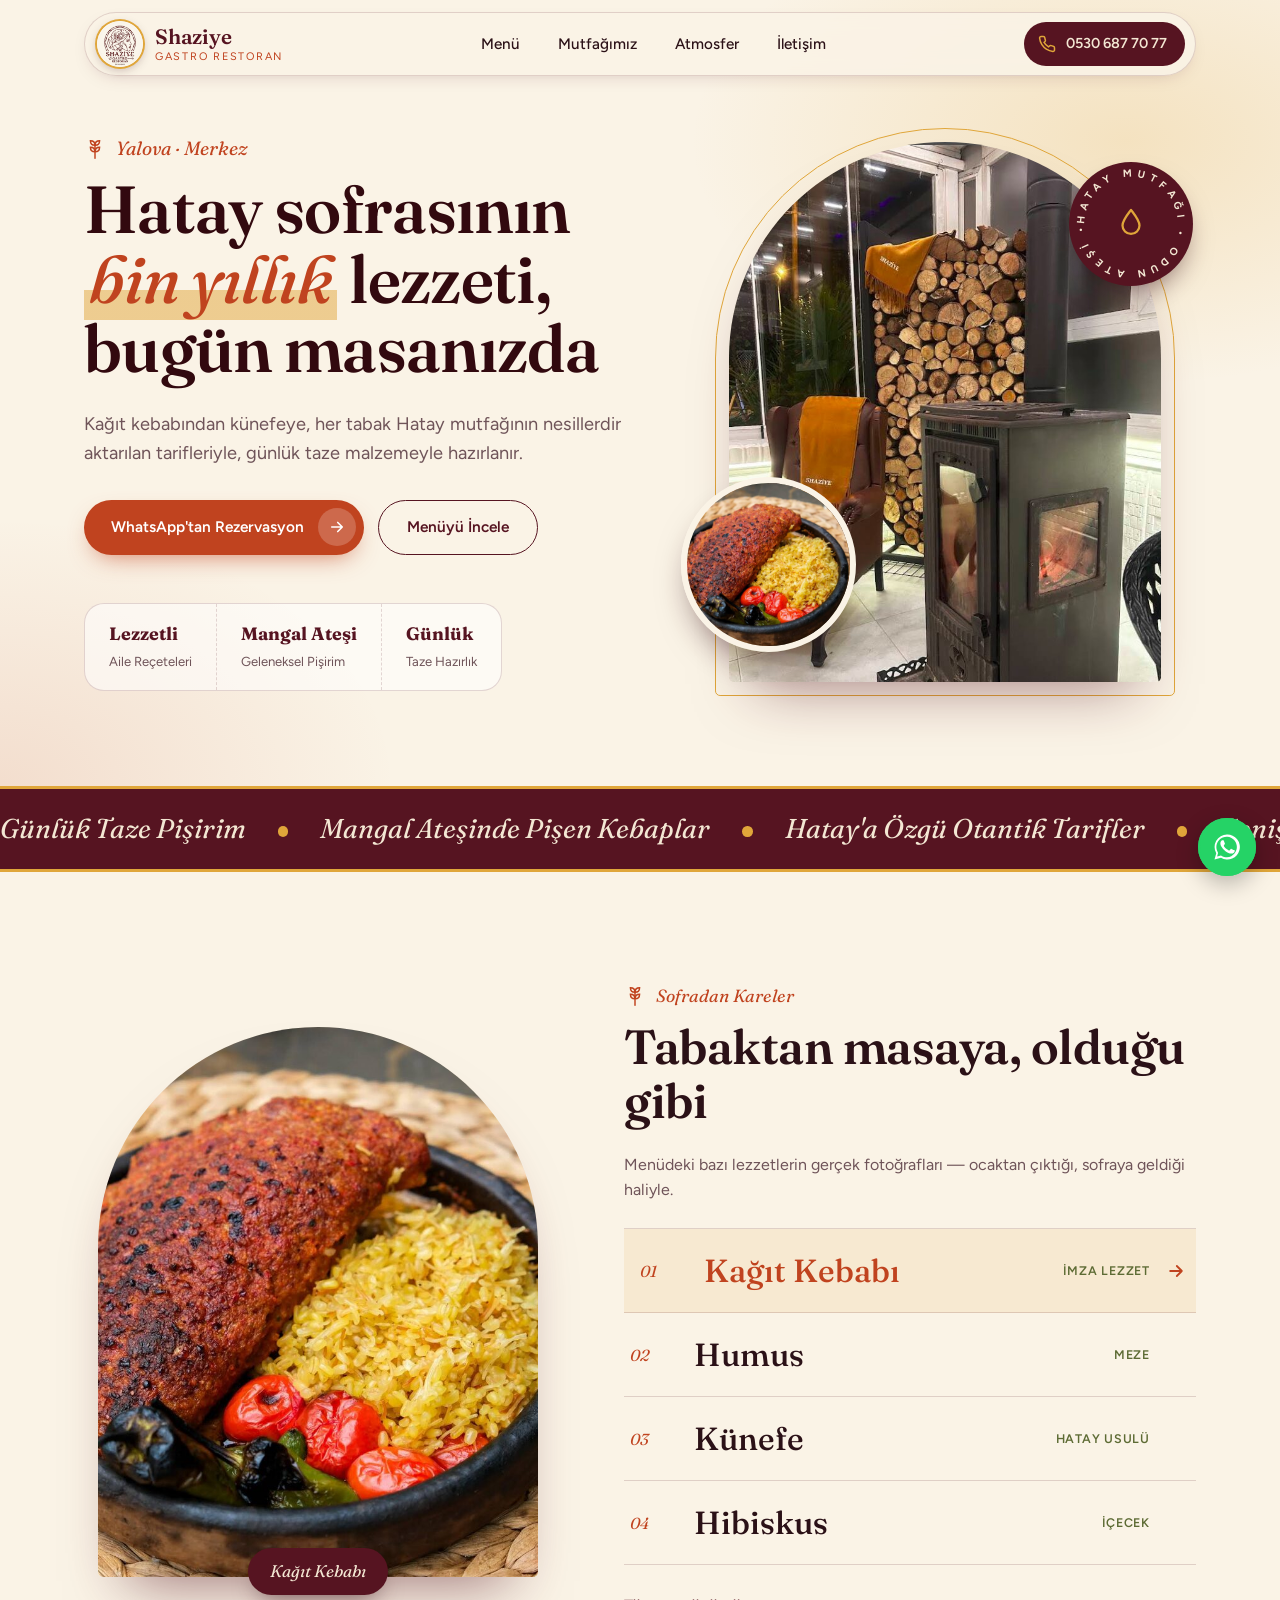
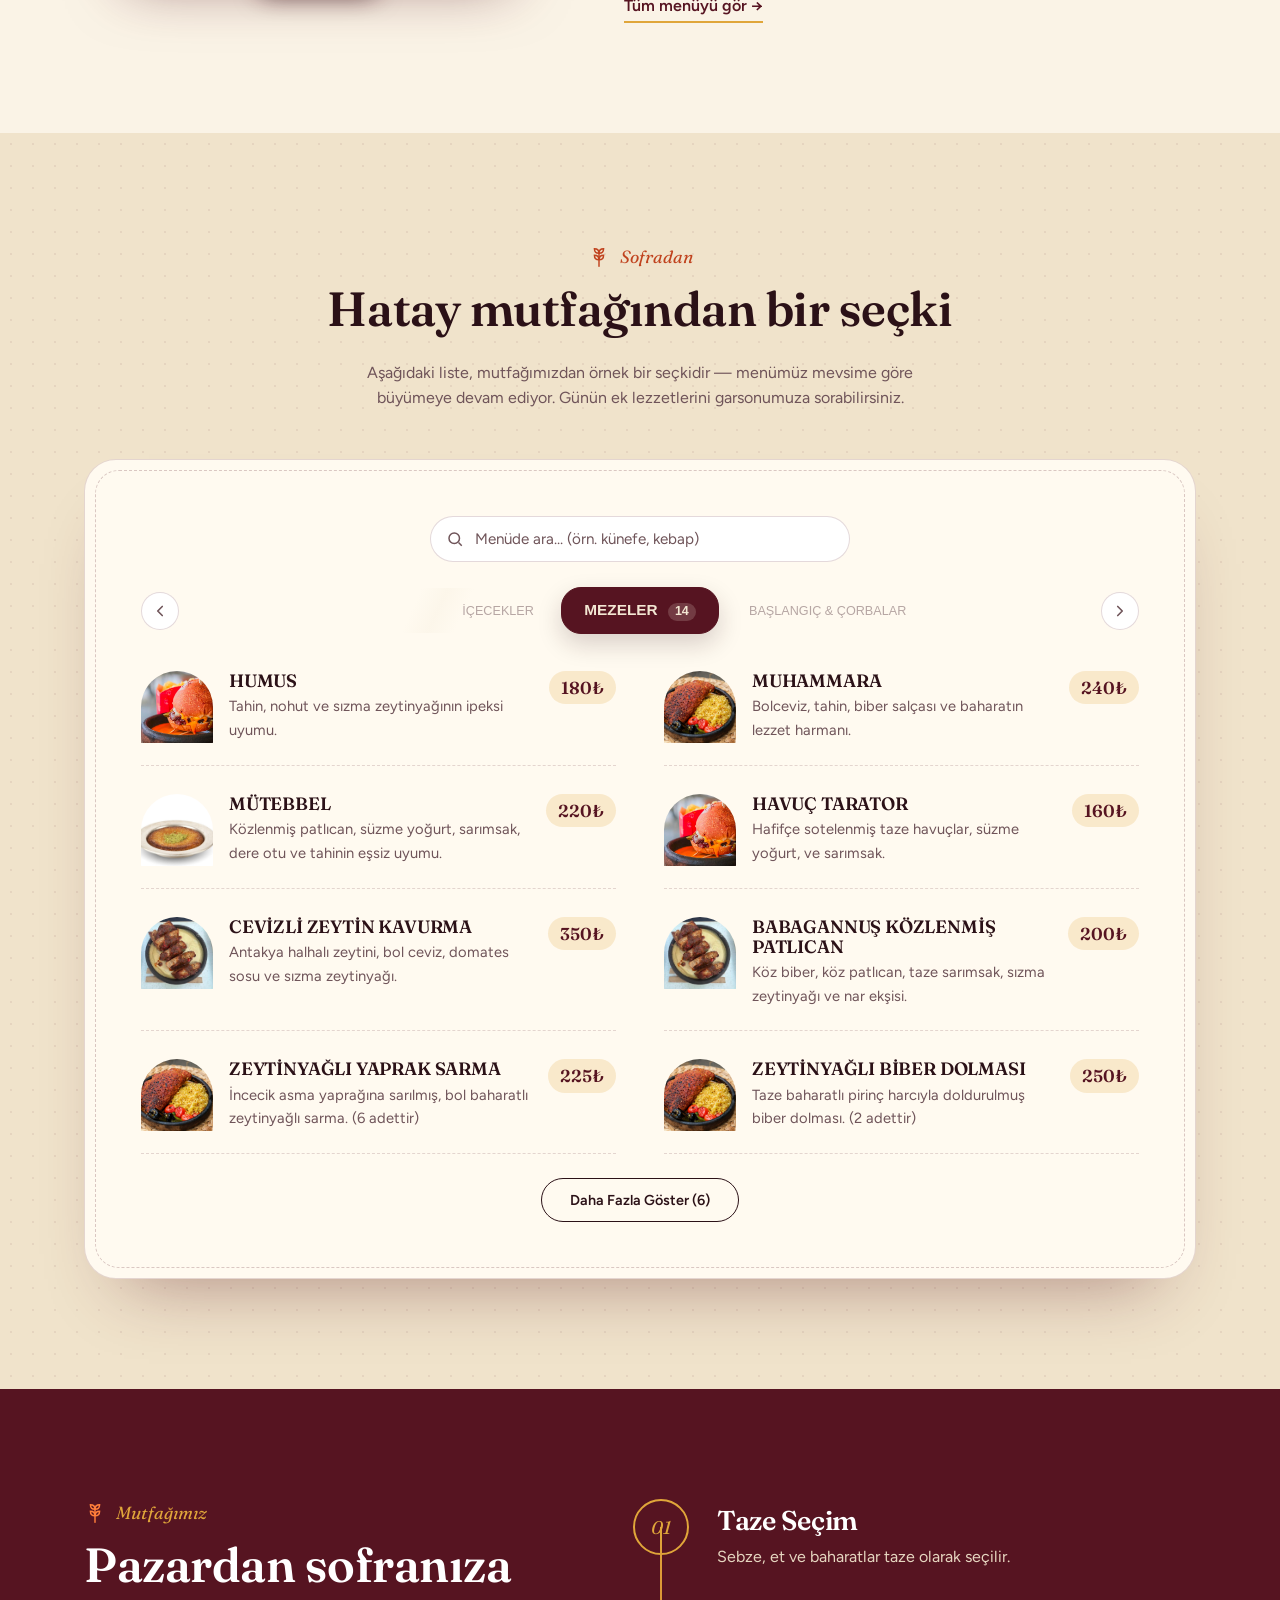
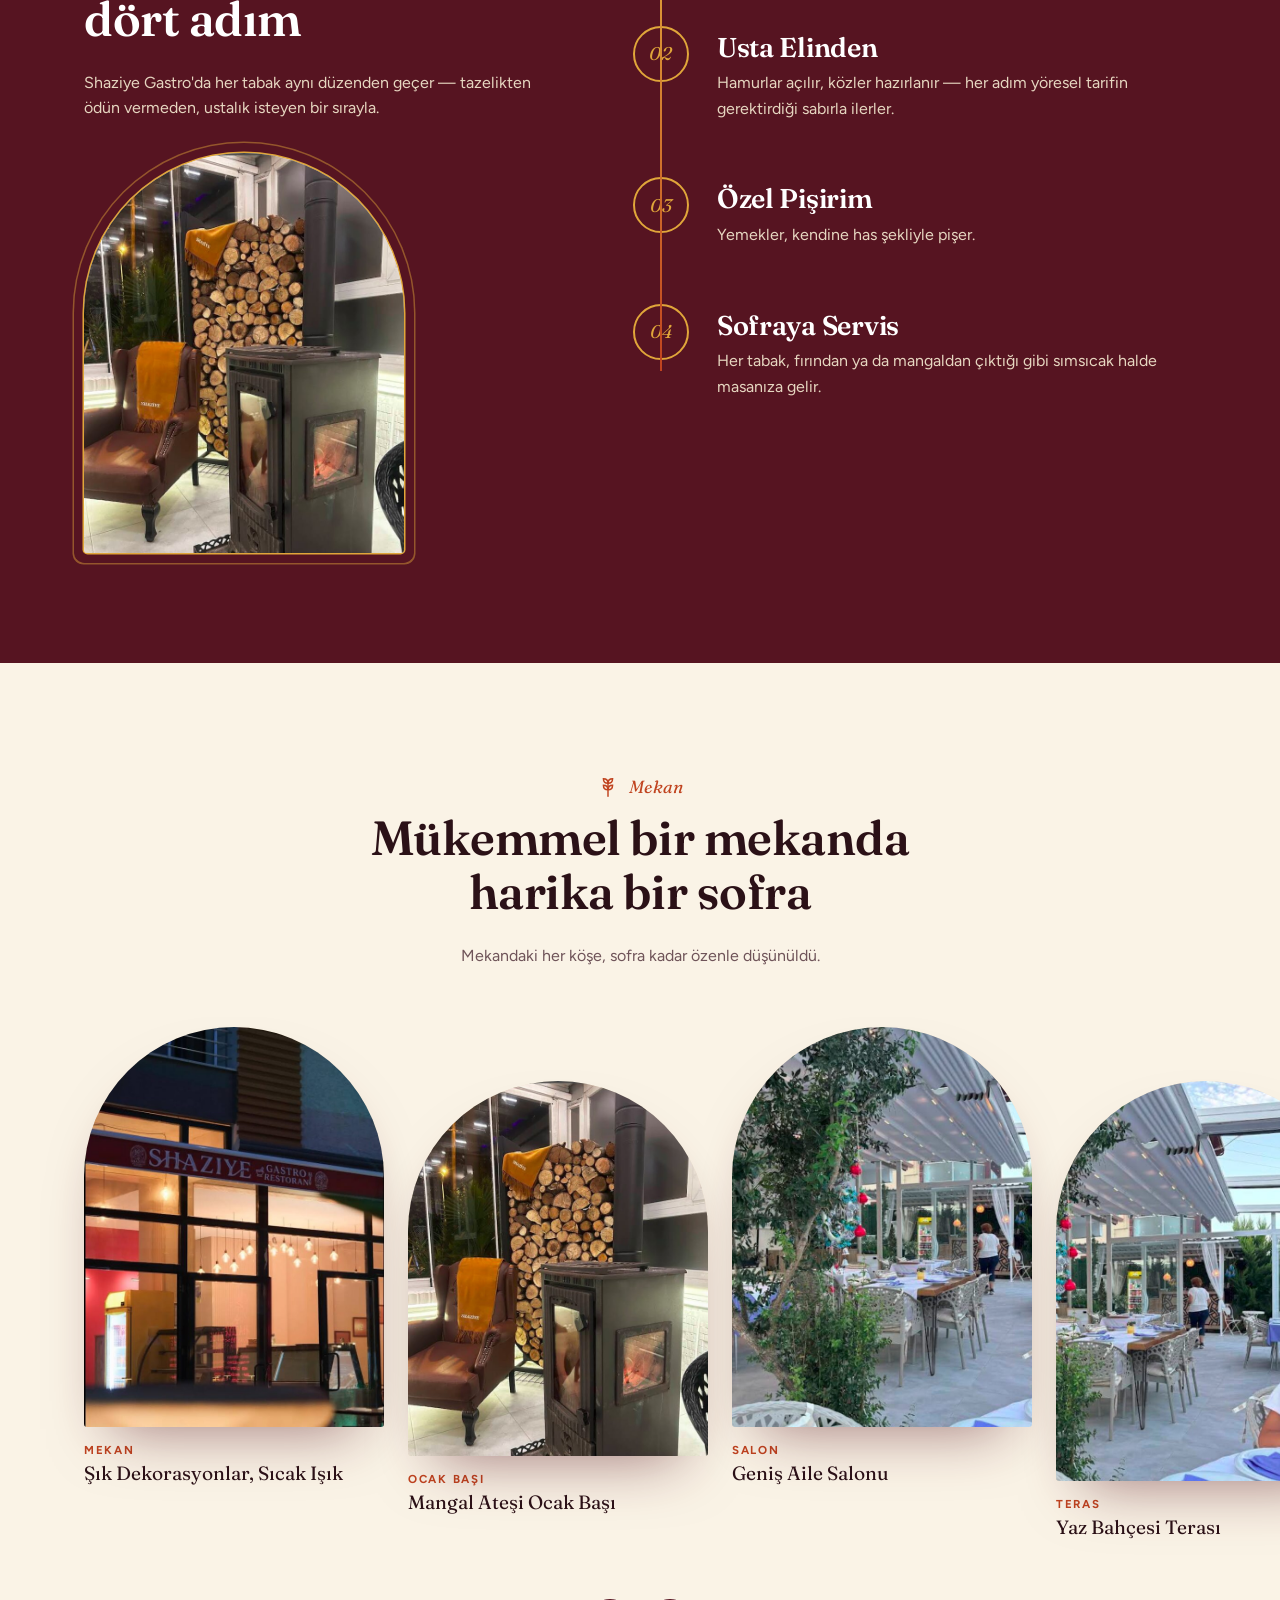
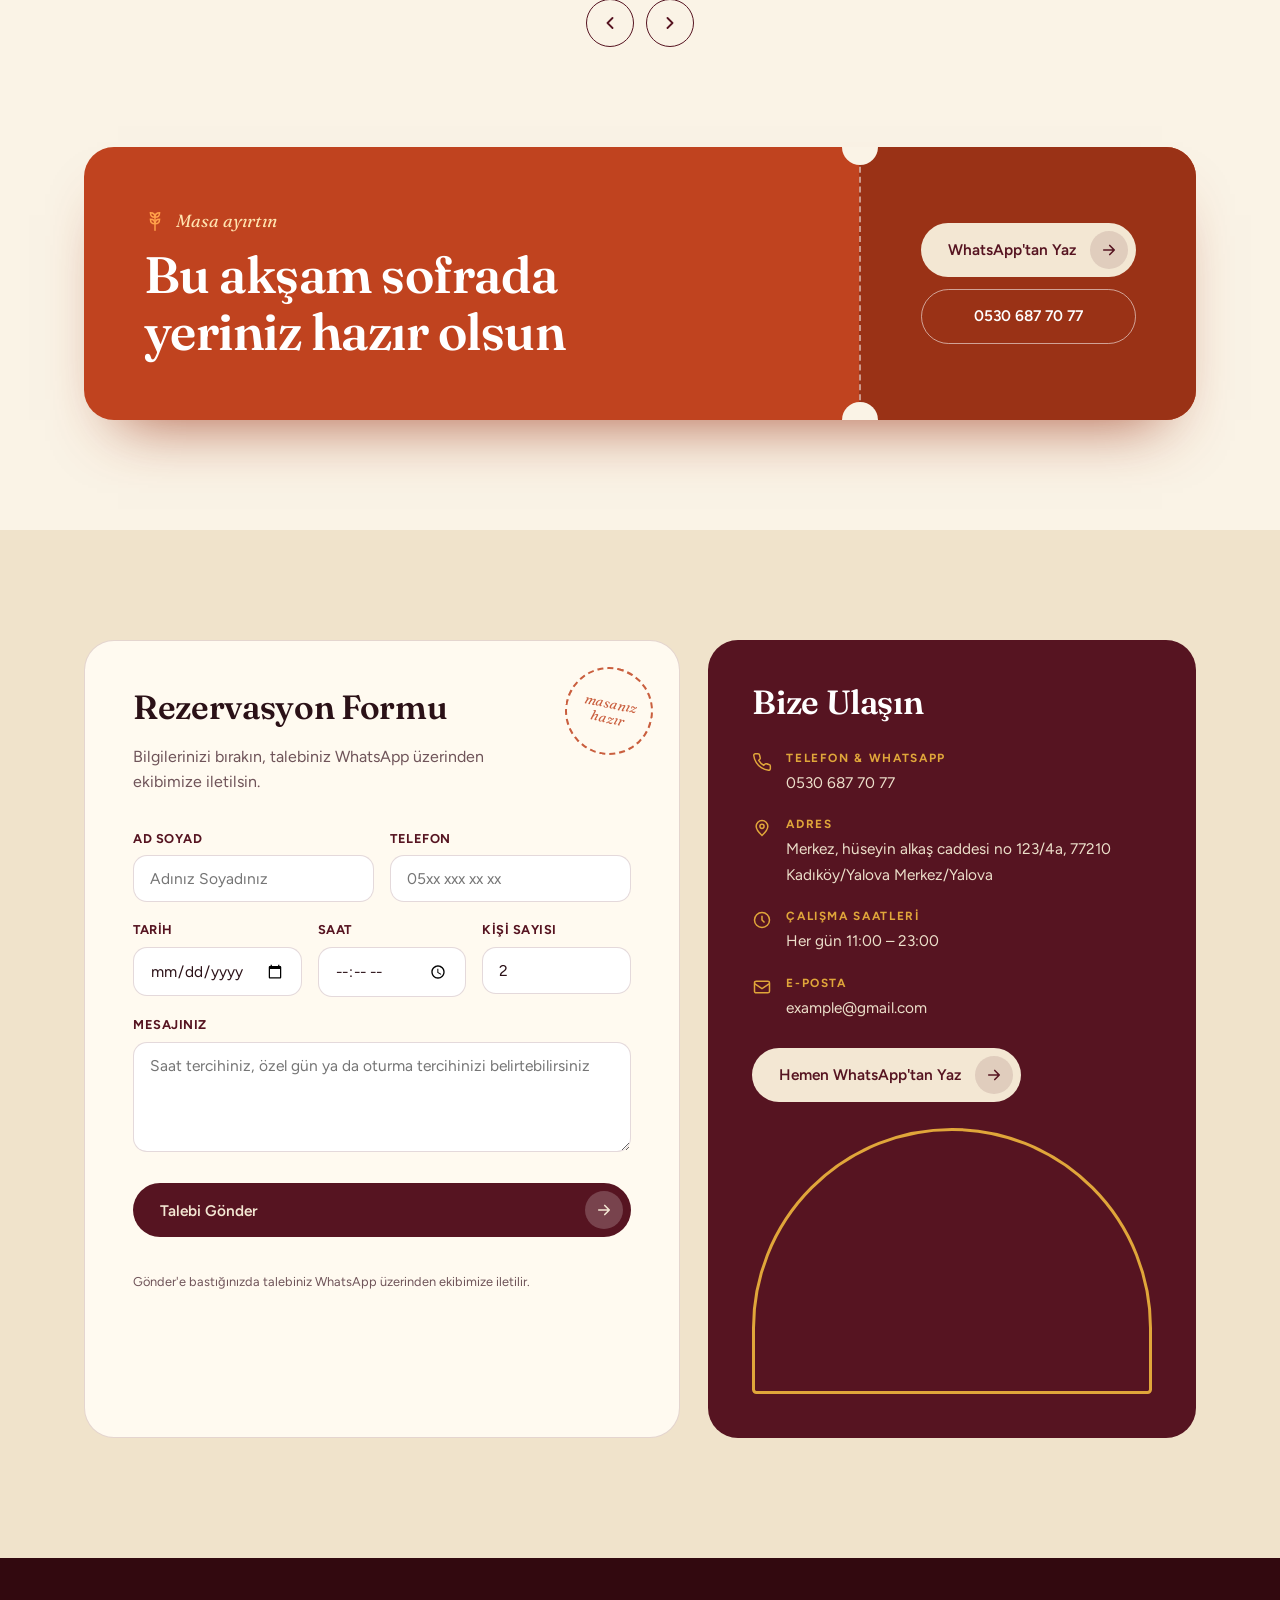
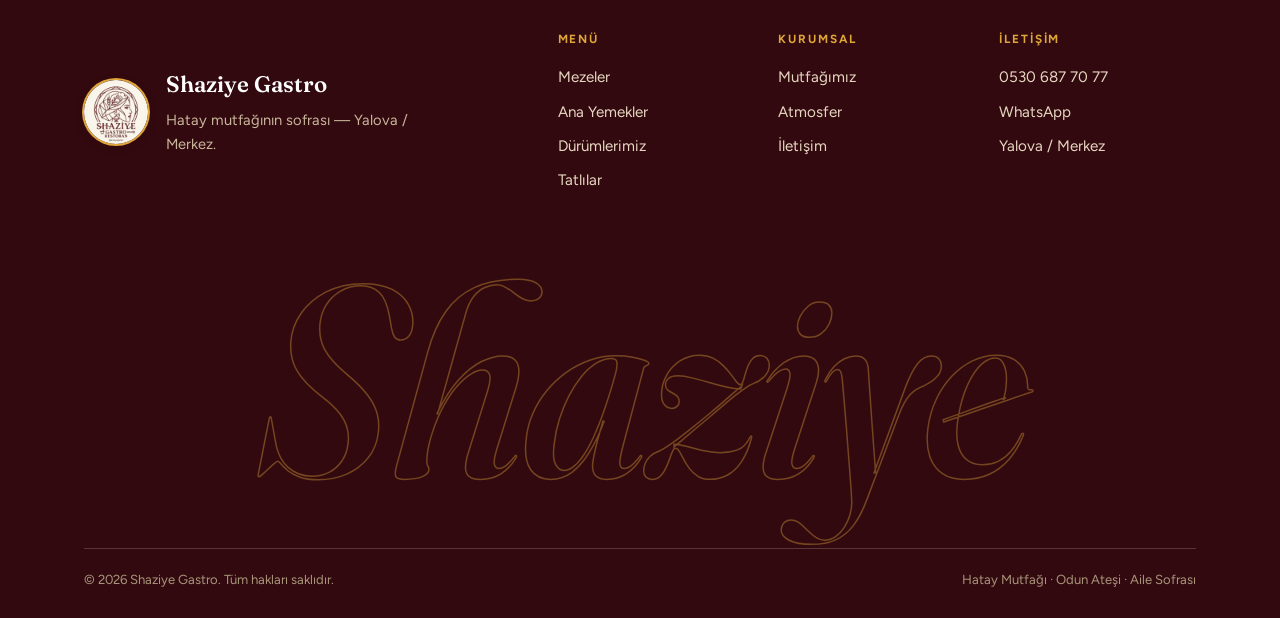
==== commit 465e3481: "added a fully-new design" ====
--- a/index.html
+++ b/index.html
@@ -8,7 +8,7 @@
 <link rel="stylesheet" href="style.css">
 <link rel="preconnect" href="https://fonts.googleapis.com">
 <link rel="preconnect" href="https://fonts.gstatic.com" crossorigin>
-<link href="https://fonts.googleapis.com/css2?family=Newsreader:ital,wght@0,500;0,600;1,500;1,600&family=Work+Sans:wght@400;500;600;700&display=swap" rel="stylesheet">
+<link href="https://fonts.googleapis.com/css2?family=Fraunces:ital,opsz,wght@0,9..144,400;0,9..144,500;0,9..144,600;1,9..144,400;1,9..144,500&family=Figtree:wght@400;500;600;700&display=swap" rel="stylesheet">
 <link rel="icon" type="image/png" href="original_logo.png">
 <link rel="apple-touch-icon" href="original_logo.png">
 </head>
@@ -19,137 +19,109 @@
 <!-- ================= HEADER ================= -->
 <header id="siteHeader">
   <div class="container">
-    <a href="#top" class="brand">
-      <span class="brand-mark">
-        <span class="brand-mark-glow" aria-hidden="true"></span>
-        <span class="brand-mark-disc">
-          <img src="assets/logo/original_logo.png" alt="Shaziye Gastro" width="88" height="88">
-          <span class="brand-mark-shine" aria-hidden="true"></span>
+    <div class="header-pill">
+      <a href="#top" class="brand">
+        <span class="brand-mark">
+          <span class="brand-mark-disc">
+            <img src="assets/logo/original_logo.png" alt="Shaziye Gastro" width="88" height="88">
+          </span>
         </span>
-      </span>
-      <span class="brand-text">
-        <b>Shaziye</b>
-        <span>Gastro</span>
-      </span>
-    </a>
-    
-    <nav class="main-nav" id="mainNav">
-      <a href="#menu">Menü</a>
-      <a href="#mutfagimiz">Mutfağımız</a>
-      <a href="#atmosfer">Atmosfer</a>
-      <a href="#iletisim">İletişim</a>
-    </nav>
-
-    <div class="header-actions">
-      <a class="phone-pill" href="tel:+905306877077">
-        <svg width="18" height="18" viewBox="0 0 24 24" fill="none" stroke="#c9a04a" stroke-width="2"><path d="M22 16.92v3a2 2 0 0 1-2.18 2 19.79 19.79 0 0 1-8.63-3.07 19.5 19.5 0 0 1-6-6 19.79 19.79 0 0 1-3.07-8.67A2 2 0 0 1 4.11 2h3a2 2 0 0 1 2 1.72c.127.96.361 1.903.7 2.81a2 2 0 0 1-.45 2.11L8.09 9.91a16 16 0 0 0 6 6l1.27-1.27a2 2 0 0 1 2.11-.45c.907.339 1.85.573 2.81.7A2 2 0 0 1 22 16.92z"/></svg>
-        <span>0530 687 70 77</span>
+        <span class="brand-text">
+          <b>Shaziye</b>
+          <span>Gastro Restoran</span>
+        </span>
       </a>
-      <button class="menu-toggle" id="menuToggle" aria-label="Menüyü aç" aria-expanded="false">
-        <span></span><span></span><span></span>
-      </button>
+
+      <nav class="main-nav" id="mainNav">
+        <a href="#menu">Menü</a>
+        <a href="#mutfagimiz">Mutfağımız</a>
+        <a href="#atmosfer">Atmosfer</a>
+        <a href="#iletisim">İletişim</a>
+      </nav>
+
+      <div class="header-actions">
+        <a class="phone-pill" href="tel:+905306877077" aria-label="Ara: 0530 687 70 77">
+          <svg width="18" height="18" viewBox="0 0 24 24" fill="none" stroke="#e0a63a" stroke-width="2"><path d="M22 16.92v3a2 2 0 0 1-2.18 2 19.79 19.79 0 0 1-8.63-3.07 19.5 19.5 0 0 1-6-6 19.79 19.79 0 0 1-3.07-8.67A2 2 0 0 1 4.11 2h3a2 2 0 0 1 2 1.72c.127.96.361 1.903.7 2.81a2 2 0 0 1-.45 2.11L8.09 9.91a16 16 0 0 0 6 6l1.27-1.27a2 2 0 0 1 2.11-.45c.907.339 1.85.573 2.81.7A2 2 0 0 1 22 16.92z"/></svg>
+          <span>0530 687 70 77</span>
+        </a>
+        <button class="menu-toggle" id="menuToggle" aria-label="Menüyü aç" aria-expanded="false">
+          <span></span><span></span><span></span>
+        </button>
+      </div>
     </div>
   </div>
 </header>
 
 <!-- ================= HERO ================= -->
 <section class="hero" id="top">
-  <div class="hero-photo" style="--img:url('assets/place2.jpg')" aria-hidden="true"></div>
-  <canvas class="ember-canvas" id="emberCanvas" aria-hidden="true"></canvas>
-
-  <div class="hero-pattern" id="heroPattern" aria-hidden="true">
-    <svg viewBox="0 0 400 400" preserveAspectRatio="xMidYMid slice">
-      <defs>
-        <pattern id="tiles" width="56" height="56" patternUnits="userSpaceOnUse">
-          <rect width="56" height="56" fill="none" stroke="currentColor" stroke-width="1"/>
-          <circle cx="28" cy="28" r="4" fill="currentColor"/>
-        </pattern>
-      </defs>
-      <rect width="400" height="400" fill="url(#tiles)"/>
-    </svg>
-  </div>
-
-  <div class="hero-glow" aria-hidden="true"></div>
-
-  <div class="container">
-    <div class="hero-content">
+  <div class="container hero-grid">
+    <div class="hero-copy">
       <p class="eyebrow hero-in" style="--d:0">Yalova · Merkez</p>
-      <h1 class="hero-in" style="--d:1">Hatay sofrasının <em>bin yıllık</em><br>lezzeti, bugün masanızda</h1>
-      <p class="hero-in" style="--d:2">Kağıt kebabından künefeye, her tabak Hatay mutfağının nesillerdir aktarılan tarifleriyle, günlük taze malzemeyle hazırlanır.</p>
+      <h1 class="hero-in" style="--d:1">Hatay sofrasının <em>bin yıllık</em> lezzeti, bugün masanızda</h1>
+      <p class="hero-lead hero-in" style="--d:2">Kağıt kebabından künefeye, her tabak Hatay mutfağının nesillerdir aktarılan tarifleriyle, günlük taze malzemeyle hazırlanır.</p>
       <div class="hero-cta hero-in" style="--d:3">
-        <a href="https://wa.me/905306877077" class="btn btn-gold" target="_blank" rel="noopener">
+        <a href="https://wa.me/905306877077" class="btn btn-ember" target="_blank" rel="noopener">
           WhatsApp'tan Rezervasyon
+          <span class="btn-arrow"><svg width="18" height="18" viewBox="0 0 24 24" fill="none" stroke="currentColor" stroke-width="2.2" stroke-linecap="round" stroke-linejoin="round"><path d="M5 12h14M13 6l6 6-6 6"/></svg></span>
         </a>
-        <a href="#menu" class="btn btn-outline">Menüyü İncele</a>
-      </div>
-      <div class="hero-stats hero-in" style="--d:4">
+        <a href="#menu" class="btn btn-ghost">Menüyü İncele</a>
+      </div>
+      <div class="hero-facts hero-in" style="--d:4">
         <div><strong>Lezzetli</strong><span>Aile Reçeteleri</span></div>
         <div><strong>Mangal Ateşi</strong><span>Geleneksel Pişirim</span></div>
         <div><strong>Günlük</strong><span>Taze Hazırlık</span></div>
       </div>
     </div>
-  </div>
-
-  <div class="scroll-cue"><span>Keşfet</span><span class="line"></span></div>
-</section>
-
-<svg class="wave" viewBox="0 0 1440 90" preserveAspectRatio="none">
-  <path fill="#2a0e15" d="M0,32 C240,80 480,0 720,24 C960,48 1200,88 1440,40 L1440,0 L0,0 Z"></path>
-</svg>
-
-<!-- ================= TRUST STRIP ================= -->
-<section class="trust" style="padding-top:0;">
-  <div class="container">
-    <div class="trust-grid">
-      <div class="trust-item reveal">
-        <div class="trust-icon"><svg width="24" height="24" viewBox="0 0 24 24" fill="none" stroke="#c9a04a" stroke-width="1.6"><path d="M12 2c3 4 6 7.5 6 11a6 6 0 1 1-12 0c0-3.5 3-7 6-11z"/></svg></div>
-        <h4>Günlük Taze Pişirim</h4>
-      </div>
-      <div class="trust-item reveal">
-        <div class="trust-icon"><svg width="24" height="24" viewBox="0 0 24 24" fill="none" stroke="#c9a04a" stroke-width="1.6"><path d="M4 13a8 8 0 1 0 16 0M4 13a8 8 0 1 1 16 0M4 13V9M20 13V9"/></svg></div>
-        <h4>Mangal Ateşinde Pişen Kebaplar</h4>
-      </div>
-      <div class="trust-item reveal">
-        <div class="trust-icon"><svg width="24" height="24" viewBox="0 0 24 24" fill="none" stroke="#c9a04a" stroke-width="1.6"><path d="M12 21s-7-6.2-7-11a7 7 0 0 1 14 0c0 4.8-7 11-7 11z"/><circle cx="12" cy="10" r="2.5"/></svg></div>
-        <h4>Hatay'a Özgü Otantik Tarifler</h4>
-      </div>
-      <div class="trust-item reveal">
-        <div class="trust-icon"><svg width="24" height="24" viewBox="0 0 24 24" fill="none" stroke="#c9a04a" stroke-width="1.6"><path d="M4 6h16M4 12h16M4 18h10"/></svg></div>
-        <h4>Geniş Aile ve Grup Masaları</h4>
-      </div>
-      <div class="trust-item reveal">
-        <div class="trust-icon"><svg width="24" height="24" viewBox="0 0 24 24" fill="none" stroke="#c9a04a" stroke-width="1.6"><path d="m12 2 1.8 5.6L19 9l-4.6 3.3L16 18l-4-3.3L8 18l1.6-5.7L5 9l5.2-1.4z"/></svg></div>
-        <h4>Sıcak ve Samimi Servis</h4>
-      </div>
-    </div>
-  </div>
-</section>
-
-<!-- ================= SIGNATURE DISHES ================= -->
-<section class="dishes">
-  <div class="container">
-    <div class="section-head reveal">
-      <p class="eyebrow">Sofradan Kareler</p>
-      <h2>Tabaktan masaya, olduğu gibi</h2>
-      <p>Menüdeki bazı lezzetlerin gerçek fotoğrafları — ocaktan çıktığı, sofraya geldiği haliyle.</p>
-    </div>
-    <div class="dishes-grid">
-      <a href="#menu" class="dish-card reveal spotlight">
-        <img src="assets/menuitem1.jpg" alt="Kebap arası köz patlıcan ve kaşarın oluşturduğu eşsiz lezzet." loading="lazy" width="962" height="872">
-        <span class="dish-caption"><strong>Halep Kebabı</strong><em>İmza Lezzet</em></span>
-      </a>
-      <a href="#menu" class="dish-card reveal spotlight">
-        <img src="assets/menuitem6.png" alt="Dışı çıtır çıtır, içi sulu ve lezzetli geleneksel kızarmış içli köfte." loading="lazy" width="719" height="669">
-        <span class="dish-caption"><strong>İçli Köfte</strong><em>Ara Sıcak</em></span>
-      </a>
-      <a href="#menu" class="dish-card reveal spotlight">
-        <img src="assets/menuitem4.jpg" alt="Fıstıklı Hatay usulü künefe, sıcak servis" loading="lazy" width="795" height="680">
-        <span class="dish-caption"><strong>Künefe</strong><em>Hatay Usulü</em></span>
-      </a>
-      <a href="#menu" class="dish-card reveal spotlight">
-        <img src="assets/menuitem7.png" alt="4 çeşit meze" loading="lazy" width="624" height="632">
-        <span class="dish-caption"><strong>Meze Tabağı</strong><em>Mezeler</em></span>
-      </a>
+
+    <div class="hero-art hero-in" style="--d:2">
+      <div class="arch">
+        <img src="assets/place2.jpg" alt="Shaziye Gastro'da odun sobası ve sıcak köşe" width="722" height="874">
+      </div>
+      <div class="hero-plate">
+        <img src="assets/menuitem1.jpg" alt="Hatay kağıt kebabı" width="962" height="872">
+      </div>
+      <div class="hero-seal" aria-hidden="true">
+        <svg class="ring" viewBox="0 0 124 124">
+          <defs><path id="sealPath" d="M62,62 m-47,0 a47,47 0 1,1 94,0 a47,47 0 1,1 -94,0"/></defs>
+          <text><textPath href="#sealPath" textLength="294" lengthAdjust="spacing">HATAY MUTFAĞI • ODUN ATEŞİ • </textPath></text>
+        </svg>
+        <svg class="core" viewBox="0 0 24 24" fill="none" stroke-width="1.6" stroke-linecap="round" stroke-linejoin="round"><path d="M12 2c3 4 6 7.5 6 11a6 6 0 1 1-12 0c0-3.5 3-7 6-11z"/></svg>
+      </div>
+    </div>
+  </div>
+</section>
+
+<!-- ================= TICKER ================= -->
+<div class="ticker" aria-hidden="true">
+  <div class="ticker-track">
+    <span>Günlük Taze Pişirim</span><span>Mangal Ateşinde Pişen Kebaplar</span><span>Hatay'a Özgü Otantik Tarifler</span><span>Geniş Aile ve Grup Masaları</span><span>Sıcak ve Samimi Servis</span>
+    <span>Günlük Taze Pişirim</span><span>Mangal Ateşinde Pişen Kebaplar</span><span>Hatay'a Özgü Otantik Tarifler</span><span>Geniş Aile ve Grup Masaları</span><span>Sıcak ve Samimi Servis</span>
+  </div>
+</div>
+
+<!-- ================= SIGNATURE PLATES ================= -->
+<section class="signature" id="imza">
+  <div class="container sig-grid">
+    <div class="sig-visual reveal">
+      <div class="arch">
+        <img id="sigImg" src="assets/menuitem1.jpg" alt="Kağıt kebabı, bulgur pilavı ve közlenmiş biber ve domatesle servis edilmiş" width="962" height="872">
+      </div>
+      <span class="sig-float" id="sigFloat">Kağıt Kebabı</span>
+    </div>
+
+    <div class="sig-list reveal">
+      <div class="section-head">
+        <p class="eyebrow">Sofradan Kareler</p>
+        <h2>Tabaktan masaya, olduğu gibi</h2>
+        <p>Menüdeki bazı lezzetlerin gerçek fotoğrafları — ocaktan çıktığı, sofraya geldiği haliyle.</p>
+      </div>
+      <ol class="sig-rows" id="sigRows">
+        <li><button type="button" class="sig-row is-active" data-img="assets/menuitem1.jpg" data-alt="Kağıt kebabı, bulgur pilavı ve közlenmiş biber ve domatesle servis edilmiş" data-title="Kağıt Kebabı"><span class="sig-no">01</span><span class="sig-name">Kağıt Kebabı</span><span class="sig-tag">İmza Lezzet</span><span class="sig-arrow"><svg width="20" height="20" viewBox="0 0 24 24" fill="none" stroke="currentColor" stroke-width="2.2" stroke-linecap="round" stroke-linejoin="round"><path d="M5 12h14M13 6l6 6-6 6"/></svg></span></button></li>
+        <li><button type="button" class="sig-row" data-img="assets/menuitem5.jpg" data-alt="Humus, közlenmiş kırmızı biberli ekmek dilimleriyle servis edilmiş" data-title="Humus"><span class="sig-no">02</span><span class="sig-name">Humus</span><span class="sig-tag">Meze</span><span class="sig-arrow"><svg width="20" height="20" viewBox="0 0 24 24" fill="none" stroke="currentColor" stroke-width="2.2" stroke-linecap="round" stroke-linejoin="round"><path d="M5 12h14M13 6l6 6-6 6"/></svg></span></button></li>
+        <li><button type="button" class="sig-row" data-img="assets/menuitem4.jpg" data-alt="Fıstıklı Hatay usulü künefe, sıcak servis" data-title="Künefe"><span class="sig-no">03</span><span class="sig-name">Künefe</span><span class="sig-tag">Hatay Usulü</span><span class="sig-arrow"><svg width="20" height="20" viewBox="0 0 24 24" fill="none" stroke="currentColor" stroke-width="2.2" stroke-linecap="round" stroke-linejoin="round"><path d="M5 12h14M13 6l6 6-6 6"/></svg></span></button></li>
+        <li><button type="button" class="sig-row" data-img="assets/menuitem2.jpg" data-alt="Cevizli kaytaz böreği, hafif şerbetli" data-title="Hibiskus"><span class="sig-no">04</span><span class="sig-name">Hibiskus</span><span class="sig-tag">İçecek</span><span class="sig-arrow"><svg width="20" height="20" viewBox="0 0 24 24" fill="none" stroke="currentColor" stroke-width="2.2" stroke-linecap="round" stroke-linejoin="round"><path d="M5 12h14M13 6l6 6-6 6"/></svg></span></button></li>
+      </ol>
+      <a href="#menu" class="sig-more">Tüm menüyü gör →</a>
     </div>
   </div>
 </section>
@@ -157,161 +129,137 @@
 <!-- ================= MENU ================= -->
 <section class="menu-section" id="menu">
   <div class="container">
-    <div class="section-head reveal">
+    <div class="section-head center reveal">
       <p class="eyebrow">Sofradan</p>
       <h2>Hatay mutfağından bir seçki</h2>
       <p>Aşağıdaki liste, mutfağımızdan örnek bir seçkidir — menümüz mevsime göre büyümeye devam ediyor. Günün ek lezzetlerini garsonumuza sorabilirsiniz.</p>
     </div>
 
-    <div class="menu-search-wrap">
-      <svg class="menu-search-icon" width="18" height="18" viewBox="0 0 24 24" fill="none" stroke="currentColor" stroke-width="2"><circle cx="11" cy="11" r="7"/><path d="m21 21-4.3-4.3"/></svg>
-      <input type="search" id="menuSearch" class="menu-search-input" placeholder="Menüde ara... (örn. künefe, kebap)" aria-label="Menüde ara">
-      <button type="button" id="menuSearchClear" class="menu-search-clear" hidden aria-label="Aramayı temizle">✕</button>
-    </div>
-    <p id="menuResultsInfo" class="menu-results-info" role="status" hidden></p>
-
-    <div class="menu-tabs-carousel" id="menuTabsCarousel">
-      <button type="button" class="menu-tab-arrow menu-tab-arrow--prev" id="menuTabPrev" aria-label="Önceki kategori">
-        <svg width="18" height="18" viewBox="0 0 24 24" fill="none" stroke="currentColor" stroke-width="2.2" stroke-linecap="round" stroke-linejoin="round"><path d="m15 18-6-6 6-6"/></svg>
-      </button>
-      <div class="menu-tabs" id="menuTabs" role="tablist" aria-label="Menü kategorileri"></div>
-      <button type="button" class="menu-tab-arrow menu-tab-arrow--next" id="menuTabNext" aria-label="Sonraki kategori">
-        <svg width="18" height="18" viewBox="0 0 24 24" fill="none" stroke="currentColor" stroke-width="2.2" stroke-linecap="round" stroke-linejoin="round"><path d="m9 18 6-6-6-6"/></svg>
-      </button>
-    </div>
-    <p id="menuCategoryNote" class="menu-category-note" hidden></p>
-    <div class="menu-grid" id="menuGrid"></div>
-  </div>
-</section>
-
-<!-- ================= MUTFAĞIMIZ / PROCESS ================= -->
-<section class="process" id="mutfagimiz">
-  <div class="container">
-    <div class="section-head reveal">
-      <p class="eyebrow">Mutfağımız</p>
-      <h2>Pazardan sofranıza dört adım</h2>
-      <p>Shaziye Gastro'da her tabak aynı düzenden geçer — tazelikten ödün vermeden, ustalık isteyen bir sırayla.</p>
-    </div>
-
-    <div class="process-track" id="processTrack">
-      <div class="process-line" aria-hidden="true"><span class="process-line-fill" id="processLineFill"></span></div>
-      <div class="process-step">
+    <div class="menu-sheet">
+      <div class="menu-search-wrap">
+        <svg class="menu-search-icon" width="18" height="18" viewBox="0 0 24 24" fill="none" stroke="currentColor" stroke-width="2"><circle cx="11" cy="11" r="7"/><path d="m21 21-4.3-4.3"/></svg>
+        <input type="search" id="menuSearch" class="menu-search-input" placeholder="Menüde ara... (örn. künefe, kebap)" aria-label="Menüde ara">
+        <button type="button" id="menuSearchClear" class="menu-search-clear" hidden aria-label="Aramayı temizle">✕</button>
+      </div>
+      <p id="menuResultsInfo" class="menu-results-info" role="status" hidden></p>
+
+      <div class="menu-tabs-carousel" id="menuTabsCarousel">
+        <button type="button" class="menu-tab-arrow menu-tab-arrow--prev" id="menuTabPrev" aria-label="Önceki kategori">
+          <svg width="18" height="18" viewBox="0 0 24 24" fill="none" stroke="currentColor" stroke-width="2.2" stroke-linecap="round" stroke-linejoin="round"><path d="m15 18-6-6 6-6"/></svg>
+        </button>
+        <div class="menu-tabs" id="menuTabs" role="tablist" aria-label="Menü kategorileri"></div>
+        <button type="button" class="menu-tab-arrow menu-tab-arrow--next" id="menuTabNext" aria-label="Sonraki kategori">
+          <svg width="18" height="18" viewBox="0 0 24 24" fill="none" stroke="currentColor" stroke-width="2.2" stroke-linecap="round" stroke-linejoin="round"><path d="m9 18 6-6-6-6"/></svg>
+        </button>
+      </div>
+      <p id="menuCategoryNote" class="menu-category-note" hidden></p>
+      <div class="menu-grid" id="menuGrid"></div>
+    </div>
+  </div>
+</section>
+
+<!-- ================= MUTFAĞIMIZ ================= -->
+<section class="kitchen" id="mutfagimiz">
+  <div class="container kitchen-grid">
+    <div class="kitchen-head reveal">
+      <div class="section-head">
+        <p class="eyebrow">Mutfağımız</p>
+        <h2>Pazardan sofranıza dört adım</h2>
+        <p>Shaziye Gastro'da her tabak aynı düzenden geçer — tazelikten ödün vermeden, ustalık isteyen bir sırayla.</p>
+      </div>
+      <div class="kitchen-photo arch">
+        <img src="assets/place2.jpg" alt="Odun ateşi ocak başı" loading="lazy" width="722" height="874" style="object-position:center 70%">
+      </div>
+    </div>
+
+    <ol class="steps" id="processTrack">
+      <li class="step reveal">
         <div class="step-num">01</div>
-        <h3>Taze Seçim</h3>
-        <p>Sebze, et ve baharatlar taze olarak seçilir.</p>
-      </div>
-      <div class="process-step">
+        <div><h3>Taze Seçim</h3><p>Sebze, et ve baharatlar taze olarak seçilir.</p></div>
+      </li>
+      <li class="step reveal">
         <div class="step-num">02</div>
-        <h3>Usta Elinden</h3>
-        <p>Hamurlar açılır, közler hazırlanır — her adım yöresel tarifin gerektirdiği sabırla ilerler.</p>
-      </div>
-      <div class="process-step">
+        <div><h3>Usta Elinden</h3><p>Hamurlar açılır, közler hazırlanır — her adım yöresel tarifin gerektirdiği sabırla ilerler.</p></div>
+      </li>
+      <li class="step reveal">
         <div class="step-num">03</div>
-        <h3>Özel Pişirim</h3>
-        <p>Yemekler, kendine has şekliyle pişer.</p>
-      </div>
-      <div class="process-step">
+        <div><h3>Özel Pişirim</h3><p>Yemekler, kendine has şekliyle pişer.</p></div>
+      </li>
+      <li class="step reveal">
         <div class="step-num">04</div>
-        <h3>Sofraya Servis</h3>
-        <p>Her tabak, fırından ya da mangaldan çıktığı gibi sımsıcak halde masanıza gelir.</p>
-      </div>
-    </div>
-  </div>
-</section>
-
-<!-- ================= ATMOSFER / GALLERY ================= -->
-<section class="atmosfer" id="atmosfer">
-  <div class="container">
-    <div class="section-head reveal">
+        <div><h3>Sofraya Servis</h3><p>Her tabak, fırından ya da mangaldan çıktığı gibi sımsıcak halde masanıza gelir.</p></div>
+      </li>
+    </ol>
+  </div>
+</section>
+
+<!-- ================= MEKAN / RAIL ================= -->
+<section class="venue" id="atmosfer">
+  <div class="container">
+    <div class="section-head center reveal">
       <p class="eyebrow">Mekan</p>
       <h2>Mükemmel bir mekanda harika bir sofra</h2>
       <p>Mekandaki her köşe, sofra kadar özenle düşünüldü.</p>
     </div>
-
-    <div class="atmosfer-grid">
-      <div class="atmosfer-item reveal spotlight" style="background-image:url('assets/place1.jpg')">
-        <div class="atmosfer-icon"><svg width="26" height="26" viewBox="0 0 24 24" fill="none" stroke="#f7e9e0" stroke-width="1.4"><path d="M3 21h18M5 21V9l7-5 7 5v12M9 21v-6h6v6"/></svg></div>
-        <h4>Şık Dekorasyonlar, Sıcak Işık</h4>
-      </div>
-      <div class="atmosfer-item reveal spotlight" style="background-image:url('assets/place2.jpg')">
-        <div class="atmosfer-icon"><svg width="26" height="26" viewBox="0 0 24 24" fill="none" stroke="#f7e9e0" stroke-width="1.4"><path d="M12 2c3 4 6 7.5 6 11a6 6 0 1 1-12 0c0-3.5 3-7 6-11z"/></svg></div>
-        <h4>Ateş Başı</h4>
-      </div>
-      <div class="atmosfer-item reveal spotlight" style="background-image:url('assets/place3.jpg');background-position:left center;">
-        <div class="atmosfer-icon"><svg width="26" height="26" viewBox="0 0 24 24" fill="none" stroke="#f7e9e0" stroke-width="1.4"><path d="M4 6h16M4 6a2 2 0 0 0-2 2v10a2 2 0 0 0 2 2h16a2 2 0 0 0 2-2V8a2 2 0 0 0-2-2M4 6l3-4h10l3 4"/></svg></div>
-        <h4>Geniş Aile Salonu</h4>
-      </div>
-      <div class="atmosfer-item reveal spotlight" style="background-image:url('assets/place4.png');background-position:right center;">
-        <div class="atmosfer-icon"><svg width="26" height="26" viewBox="0 0 24 24" fill="none" stroke="#f7e9e0" stroke-width="1.4"><path d="M12 3v2M5.6 5.6l1.4 1.4M3 12h2M5.6 18.4l1.4-1.4M12 19v2M17 17l1.4 1.4M19 12h2M17 7l1.4-1.4"/><circle cx="12" cy="12" r="4"/></svg></div>
-        <h4>Yaz Bahçesi Terası</h4>
-      </div>
-    </div>
-  </div>
-</section>
-
-<!-- ================= SNAPSHOTS MOSAIC ================= -->
-<section class="snapshots">
-  <div class="container">
-    <div class="snapshots-head reveal">
-      <p class="eyebrow">Anlık Kareler</p>
-      <h2>Sofradan ve mekandan anlar</h2>
-    </div>
-    <div class="snapshots-grid">
-      <div class="snap-tile snap-a reveal spotlight"><img src="assets/place1.jpg" alt="Shaziye Gastro'nun sıcak ışıklı vitrini" loading="lazy" width="646" height="878"></div>
-      <div class="snap-tile snap-b reveal spotlight"><img src="assets/menuitem3.jpg" alt="Şefin özel burgeri, patates kızartmasıyla" loading="lazy" width="542" height="668"></div>
-      <div class="snap-tile snap-c reveal spotlight"><img src="assets/menuitem1.jpg" alt="Kağıt kebabı ve pilav tabağı" loading="lazy" width="962" height="872"></div>
-      <div class="snap-tile snap-d reveal spotlight"><img src="assets/place3.jpg" alt="Yaz bahçesi terasında masa keyfi" loading="lazy" width="896" height="866"></div>
-      <div class="snap-tile snap-e reveal spotlight"><img src="assets/menuitem4.jpg" alt="Sıcak künefe servisi" loading="lazy" width="795" height="680"></div>
-      <div class="snap-tile snap-f reveal spotlight"><img src="assets/place2.jpg" alt="Mangal ateşi ocak başı köşesi" loading="lazy" width="722" height="874"></div>
-    </div>
-  </div>
-</section>
-
-<!-- ================= CTA BAND ================= -->
-<section class="cta-band" style="padding:80px 0;">
-  <div class="container">
-    <h2>Bu akşam sofrada yeriniz hazır olsun</h2>
-    <div class="cta-band-actions">
-      <a href="https://wa.me/905306877077" class="btn btn-gold" target="_blank" rel="noopener">WhatsApp'tan Yaz</a>
-      <a href="tel:+905306877077" class="btn btn-outline">0530 687 70 77</a>
+  </div>
+
+  <div class="rail" id="rail">
+    <figure class="rail-card">
+      <div class="arch"><img src="assets/place1.jpg" alt="Shaziye Gastro'nun sıcak ışıklı vitrini" loading="lazy" width="646" height="878"></div>
+      <figcaption><small>Mekan</small>Şık Dekorasyonlar, Sıcak Işık</figcaption>
+    </figure>
+    <figure class="rail-card">
+      <div class="arch"><img src="assets/place2.jpg" alt="Mangal ateşi ocak başı köşesi" loading="lazy" width="722" height="874"></div>
+      <figcaption><small>Ocak Başı</small>Mangal Ateşi Ocak Başı</figcaption>
+    </figure>
+    <figure class="rail-card">
+      <div class="arch"><img src="assets/place3.jpg" alt="Geniş aile salonu" loading="lazy" width="896" height="866" style="object-position:left center"></div>
+      <figcaption><small>Salon</small>Geniş Aile Salonu</figcaption>
+    </figure>
+    <figure class="rail-card">
+      <div class="arch"><img src="assets/place3.jpg" alt="Yaz bahçesi terasında masa keyfi" loading="lazy" width="896" height="866" style="object-position:right center"></div>
+      <figcaption><small>Teras</small>Yaz Bahçesi Terası</figcaption>
+    </figure>
+    <figure class="rail-card">
+      <div class="arch"><img src="assets/menuitem3.jpg" alt="Şefin özel burgeri, patates kızartmasıyla" loading="lazy" width="542" height="668"></div>
+      <figcaption><small>Sofradan</small>Şefin Özel Burgeri</figcaption>
+    </figure>
+    <figure class="rail-card">
+      <div class="arch"><img src="assets/menuitem4.jpg" alt="Sıcak künefe servisi" loading="lazy" width="795" height="680"></div>
+      <figcaption><small>Sofradan</small>Sıcak Künefe</figcaption>
+    </figure>
+  </div>
+
+  <div class="rail-controls">
+    <button type="button" class="rail-btn" id="railPrev" aria-label="Önceki fotoğraflar"><svg width="20" height="20" viewBox="0 0 24 24" fill="none" stroke="currentColor" stroke-width="2.2" stroke-linecap="round" stroke-linejoin="round"><path d="m15 18-6-6 6-6"/></svg></button>
+    <button type="button" class="rail-btn" id="railNext" aria-label="Sonraki fotoğraflar"><svg width="20" height="20" viewBox="0 0 24 24" fill="none" stroke="currentColor" stroke-width="2.2" stroke-linecap="round" stroke-linejoin="round"><path d="m9 18 6-6-6-6"/></svg></button>
+  </div>
+</section>
+
+<!-- ================= CTA TICKET ================= -->
+<section class="cta">
+  <div class="container">
+    <div class="ticket reveal">
+      <div class="ticket-main">
+        <p class="eyebrow">Masa ayırtın</p>
+        <h2>Bu akşam sofrada yeriniz hazır olsun</h2>
+      </div>
+      <div class="ticket-stub">
+        <a href="https://wa.me/905306877077" class="btn btn-light" target="_blank" rel="noopener">
+          WhatsApp'tan Yaz
+          <span class="btn-arrow"><svg width="18" height="18" viewBox="0 0 24 24" fill="none" stroke="currentColor" stroke-width="2.2" stroke-linecap="round" stroke-linejoin="round"><path d="M5 12h14M13 6l6 6-6 6"/></svg></span>
+        </a>
+        <a href="tel:+905306877077" class="btn btn-ghost-light">0530 687 70 77</a>
+      </div>
     </div>
   </div>
 </section>
 
 <!-- ================= CONTACT ================= -->
 <section class="contact" id="iletisim">
-  <div class="container">
-    <div class="contact-card reveal spotlight">
-      <h3>Bize Ulaşın</h3>
-
-      <div class="contact-row">
-        <svg width="20" height="20" viewBox="0 0 24 24" fill="none" stroke="#c9a04a" stroke-width="1.8"><path d="M22 16.92v3a2 2 0 0 1-2.18 2 19.79 19.79 0 0 1-8.63-3.07 19.5 19.5 0 0 1-6-6 19.79 19.79 0 0 1-3.07-8.67A2 2 0 0 1 4.11 2h3a2 2 0 0 1 2 1.72c.127.96.361 1.903.7 2.81a2 2 0 0 1-.45 2.11L8.09 9.91a16 16 0 0 0 6 6l1.27-1.27a2 2 0 0 1 2.11-.45c.907.339 1.85.573 2.81.7A2 2 0 0 1 22 16.92z"/></svg>
-        <div><b>Telefon &amp; WhatsApp</b><span>0530 687 70 77</span></div>
-      </div>
-
-      <div class="contact-row">
-        <svg width="20" height="20" viewBox="0 0 24 24" fill="none" stroke="#c9a04a" stroke-width="1.8"><path d="M12 21s-7-6.2-7-11a7 7 0 0 1 14 0c0 4.8-7 11-7 11z"/><circle cx="12" cy="10" r="2.5"/></svg>
-        <div><b>Adres</b><span>Merkez, hüseyin alkaş caddesi no 123/4a, 77210 Kadıköy/Yalova Merkez/Yalova</span></div>
-      </div>
-
-      <div class="contact-row">
-        <svg width="20" height="20" viewBox="0 0 24 24" fill="none" stroke="#c9a04a" stroke-width="1.8"><circle cx="12" cy="12" r="9"/><path d="M12 7v5l3 3"/></svg>
-        <div><b>Çalışma Saatleri</b><span>Her gün 11:00 – 23:00</span></div>
-      </div>
-
-      <div class="contact-row">
-        <svg width="20" height="20" viewBox="0 0 24 24" fill="none" stroke="#c9a04a" stroke-width="1.8"><path d="m3 8 9 6 9-6"/><rect x="3" y="5" width="18" height="14" rx="2"/></svg>
-        <div><b>E-posta</b><span>example@gmail.com</span></div>
-      </div>
-
-      <a href="https://wa.me/905306877077" class="btn btn-gold" target="_blank" rel="noopener">Hemen WhatsApp'tan Yaz</a>
-
-      <div class="map-embed">
-        <iframe title="Shaziye Gastro konumu" src="https://www.google.com/maps/embed?pb=!1m18!1m12!1m3!1d3027.416943929831!2d29.244708376567395!3d40.64273864185207!2m3!1f0!2f0!3f0!3m2!1i1024!2i768!4f13.1!3m3!1m2!1s0x14caf3b07f68dd8f%3A0x421e75988ff77eb!2sShaziye%20Gastro%20Restoran!5e0!3m2!1str!2str!4v1790427846855!5m2!1str!2str" width="600" height="450" style="border:0;" allowfullscreen="" loading="lazy" referrerpolicy="strict-origin-when-cross-origin"></iframe>
-      </div>
-    </div>
-
+  <div class="container contact-grid">
     <div class="form-wrap reveal spotlight">
+      <div class="form-stamp" aria-hidden="true">masanız<br>hazır</div>
       <h3>Rezervasyon Formu</h3>
       <p>Bilgilerinizi bırakın, talebiniz WhatsApp üzerinden ekibimize iletilsin.</p>
       <form id="quoteForm">
@@ -343,11 +291,47 @@
           <label for="mesaj">Mesajınız</label>
           <textarea id="mesaj" name="mesaj" placeholder="Saat tercihiniz, özel gün ya da oturma tercihinizi belirtebilirsiniz"></textarea>
         </div>
-        <button type="submit" class="btn btn-outline-dark">Talebi Gönder</button>
+        <button type="submit" class="btn btn-primary btn-block">
+          Talebi Gönder
+          <span class="btn-arrow"><svg width="18" height="18" viewBox="0 0 24 24" fill="none" stroke="currentColor" stroke-width="2.2" stroke-linecap="round" stroke-linejoin="round"><path d="M5 12h14M13 6l6 6-6 6"/></svg></span>
+        </button>
         <p id="formStatus"></p>
         <p class="form-note">Gönder'e bastığınızda talebiniz WhatsApp üzerinden ekibimize iletilir.</p>
       </form>
     </div>
+
+    <div class="contact-card reveal spotlight">
+      <h3>Bize Ulaşın</h3>
+
+      <div class="contact-row">
+        <svg width="20" height="20" viewBox="0 0 24 24" fill="none" stroke="#e0a63a" stroke-width="1.8"><path d="M22 16.92v3a2 2 0 0 1-2.18 2 19.79 19.79 0 0 1-8.63-3.07 19.5 19.5 0 0 1-6-6 19.79 19.79 0 0 1-3.07-8.67A2 2 0 0 1 4.11 2h3a2 2 0 0 1 2 1.72c.127.96.361 1.903.7 2.81a2 2 0 0 1-.45 2.11L8.09 9.91a16 16 0 0 0 6 6l1.27-1.27a2 2 0 0 1 2.11-.45c.907.339 1.85.573 2.81.7A2 2 0 0 1 22 16.92z"/></svg>
+        <div><b>Telefon &amp; WhatsApp</b><span>0530 687 70 77</span></div>
+      </div>
+
+      <div class="contact-row">
+        <svg width="20" height="20" viewBox="0 0 24 24" fill="none" stroke="#e0a63a" stroke-width="1.8"><path d="M12 21s-7-6.2-7-11a7 7 0 0 1 14 0c0 4.8-7 11-7 11z"/><circle cx="12" cy="10" r="2.5"/></svg>
+        <div><b>Adres</b><span>Merkez, hüseyin alkaş caddesi no 123/4a, 77210 Kadıköy/Yalova Merkez/Yalova</span></div>
+      </div>
+
+      <div class="contact-row">
+        <svg width="20" height="20" viewBox="0 0 24 24" fill="none" stroke="#e0a63a" stroke-width="1.8"><circle cx="12" cy="12" r="9"/><path d="M12 7v5l3 3"/></svg>
+        <div><b>Çalışma Saatleri</b><span>Her gün 11:00 – 23:00</span></div>
+      </div>
+
+      <div class="contact-row">
+        <svg width="20" height="20" viewBox="0 0 24 24" fill="none" stroke="#e0a63a" stroke-width="1.8"><path d="m3 8 9 6 9-6"/><rect x="3" y="5" width="18" height="14" rx="2"/></svg>
+        <div><b>E-posta</b><span>example@gmail.com</span></div>
+      </div>
+
+      <a href="https://wa.me/905306877077" class="btn btn-light" target="_blank" rel="noopener">
+        Hemen WhatsApp'tan Yaz
+        <span class="btn-arrow"><svg width="18" height="18" viewBox="0 0 24 24" fill="none" stroke="currentColor" stroke-width="2.2" stroke-linecap="round" stroke-linejoin="round"><path d="M5 12h14M13 6l6 6-6 6"/></svg></span>
+      </a>
+
+      <div class="map-embed">
+        <iframe title="Shaziye Gastro konumu" src="https://www.google.com/maps/embed?pb=!1m18!1m12!1m3!1d3027.416943929831!2d29.244708376567395!3d40.64273864185207!2m3!1f0!2f0!3f0!3m2!1i1024!2i768!4f13.1!3m3!1m2!1s0x14caf3b07f68dd8f%3A0x421e75988ff77eb!2sShaziye%20Gastro%20Restoran!5e0!3m2!1str!2str!4v1790427846855!5m2!1str!2str" width="600" height="450" style="border:0;" allowfullscreen="" loading="lazy" referrerpolicy="strict-origin-when-cross-origin"></iframe>
+      </div>
+    </div>
   </div>
 </section>
 
@@ -357,14 +341,12 @@
     <div class="footer-top">
       <div class="footer-brand">
         <span class="brand-mark brand-mark--lg">
-          <span class="brand-mark-glow" aria-hidden="true"></span>
           <span class="brand-mark-disc">
             <img src="assets/logo/original_logo.png" alt="Shaziye Gastro" width="120" height="120">
-            <span class="brand-mark-shine" aria-hidden="true"></span>
           </span>
         </span>
         <div>
-          <b style="font-family:'Newsreader',serif;color:#fff;font-size:1.2rem;">Shaziye Gastro</b>
+          <b>Shaziye Gastro</b>
           <p>Hatay mutfağının sofrası — Yalova / Merkez.</p>
         </div>
       </div>
@@ -392,6 +374,8 @@
       </div>
     </div>
 
+    <div class="footer-word" aria-hidden="true">Shaziye</div>
+
     <div class="footer-bottom">
       <span>© <span id="year"></span> Shaziye Gastro. Tüm hakları saklıdır.</span>
       <span>Hatay Mutfağı · Odun Ateşi · Aile Sofrası</span>
--- a/style.css
+++ b/style.css
@@ -1,26 +1,37 @@
+/* =====================================================================
+   Shaziye Gastro — v2 "Arch & Ember"
+   Identity: the arch from the logo, warm paper, wine + ember colours.
+   ===================================================================== */
+
 /* ---------------------------------------------
    Tokens
 --------------------------------------------- */
 :root {
-  --ink: #2a0e15;
-  --ink-soft: #7d5c62;
-  --paprika: #8c1c3f;
-  --paprika-dark: #6b1330;
-  --olive: #4f5d3e;
-  --saffron: #c9a04a;
-  --cream: #f7e9e0;
-  --cream-soft: #fdf6f1;
-  --line: rgba(36, 26, 18, 0.12);
-  --line-on-dark: rgba(247, 239, 223, 0.18);
-
-  --font-display: "Newsreader", Georgia, serif;
-  --font-body: "Work Sans", -apple-system, BlinkMacSystemFont, "Segoe UI", sans-serif;
-
-  --radius: 10px;
+  --ink: #2b1117;
+  --ink-soft: #6f5459;
+  --wine: #561421;
+  --wine-deep: #32090f;
+  --paprika: #c0431f;
+  --paprika-dark: #9a3216;
+  --olive: #5d6b34;
+  --saffron: #e0a63a;
+  --cream: #f3e7d3;
+  --cream-soft: #faf3e6;
+  --paper-2: #f0e3cb;
+  --line: rgba(86, 20, 33, 0.16);
+  --line-on-dark: rgba(243, 231, 211, 0.2);
+
+  --font-display: "Fraunces", Georgia, "Times New Roman", serif;
+  --font-body: "Figtree", -apple-system, BlinkMacSystemFont, "Segoe UI", sans-serif;
+
+  --radius: 16px;
+  --arch: 999px 999px 22px 22px;
+  --header-h: 76px;
 }
 
 * { box-sizing: border-box; }
-html { scroll-behavior: smooth; max-width: 100%; overscroll-behavior-x: none; }
+[hidden] { display: none !important; }
+html { scroll-behavior: smooth; max-width: 100%; overscroll-behavior-x: none; scroll-padding-top: 90px; }
 /* Nothing may ever make the page scroll sideways. "clip" (not "hidden") so the sticky header keeps working. */
 @supports (overflow: clip) {
   html, body { overflow-x: clip; }
@@ -43,46 +54,52 @@
   font-family: var(--font-display);
   font-weight: 600;
   color: var(--ink);
-  line-height: 1.15;
+  line-height: 1.12;
   margin: 0 0 0.5em;
-}
-
+  letter-spacing: -0.01em;
+}
+h4 { font-family: var(--font-body); margin: 0; }
 p { margin: 0 0 1em; color: var(--ink-soft); max-width: 60ch; }
 a { color: inherit; text-decoration: none; }
+img { max-width: 100%; }
+ol, ul { margin: 0; padding: 0; list-style: none; }
 
 .container { max-width: 1160px; margin: 0 auto; padding: 0 24px; }
-
 :focus-visible { outline: 2px solid var(--paprika); outline-offset: 3px; }
 
+/* Eyebrow: italic serif with a little sprig */
 .eyebrow {
+  display: inline-flex;
+  align-items: center;
+  gap: 10px;
   font-family: var(--font-display);
   font-style: italic;
-  font-size: 1.05rem;
-  font-weight: 500;
+  font-size: 1.1rem;
+  font-weight: 400;
   color: var(--paprika);
-  margin-bottom: 0.5em;
+  margin: 0 0 0.6em;
+}
+.eyebrow::before {
+  content: "";
+  width: 22px;
+  height: 22px;
+  flex-shrink: 0;
+  background: no-repeat center / contain url("data:image/svg+xml,%3Csvg xmlns='http://www.w3.org/2000/svg' viewBox='0 0 24 24' fill='none' stroke='%23c0431f' stroke-width='1.6' stroke-linecap='round'%3E%3Cpath d='M12 22V8'/%3E%3Cpath d='M12 8c-3 0-5-2-5-5 3 0 5 2 5 5zM12 8c3 0 5-2 5-5-3 0-5 2-5 5zM12 15c-3 0-5-2-5-5 3 0 5 2 5 5zM12 15c3 0 5-2 5-5-3 0-5 2-5 5z'/%3E%3C/svg%3E");
 }
 
 .section-head { max-width: 640px; margin-bottom: 3em; }
-.section-head h2 { font-size: clamp(1.9rem, 3.4vw, 2.6rem); }
+.section-head h2 { font-size: clamp(2rem, 3.8vw, 3rem); }
+.section-head.center { margin-left: auto; margin-right: auto; text-align: center; }
+.section-head.center p { margin-left: auto; margin-right: auto; }
 
 /* ---------------------------------------------
    Reveal on scroll
 --------------------------------------------- */
 .reveal { opacity: 0; transform: translateY(18px); transition: opacity 0.6s ease, transform 0.6s ease; }
 .reveal.in { opacity: 1; transform: translateY(0); }
-
-/* Cascade delays for elements that reveal together as a set */
-.trust-item.reveal:nth-child(1) { transition-delay: 0ms; }
-.trust-item.reveal:nth-child(2) { transition-delay: 70ms; }
-.trust-item.reveal:nth-child(3) { transition-delay: 140ms; }
-.trust-item.reveal:nth-child(4) { transition-delay: 210ms; }
-.trust-item.reveal:nth-child(5) { transition-delay: 280ms; }
-
-.atmosfer-item.reveal:nth-child(1) { transition-delay: 0ms; }
-.atmosfer-item.reveal:nth-child(2) { transition-delay: 80ms; }
-.atmosfer-item.reveal:nth-child(3) { transition-delay: 160ms; }
-.atmosfer-item.reveal:nth-child(4) { transition-delay: 240ms; }
+.step.reveal:nth-child(2) { transition-delay: 80ms; }
+.step.reveal:nth-child(3) { transition-delay: 160ms; }
+.step.reveal:nth-child(4) { transition-delay: 240ms; }
 
 /* ---------------------------------------------
    Scroll progress bar
@@ -99,181 +116,236 @@
 }
 
 /* ---------------------------------------------
-   Buttons
+   Buttons — pill with an arrow bubble
 --------------------------------------------- */
 .btn {
   display: inline-flex;
   align-items: center;
   justify-content: center;
-  padding: 14px 28px;
+  gap: 14px;
+  padding: 7px 7px 7px 26px;
   border-radius: 999px;
+  font-family: var(--font-body);
   font-weight: 600;
   font-size: 0.96rem;
   border: 1px solid transparent;
   cursor: pointer;
-  transition: background-color 0.15s ease, color 0.15s ease, border-color 0.15s ease, transform 0.15s ease;
-}
-.btn-gold { background: var(--saffron); color: #221806; position: relative; overflow: hidden; }
-.btn-gold:hover { background: #d99b3d; transform: translateY(-1px); }
-.btn-gold::before {
-  content: "";
-  position: absolute;
-  top: 0; left: -60%;
-  width: 40%; height: 100%;
-  background: linear-gradient(115deg, transparent, rgba(255,255,255,0.65), transparent);
-  transform: skewX(-18deg);
-  transition: left 0.7s ease;
-}
-.btn-gold:hover::before { left: 130%; }
-@media (prefers-reduced-motion: reduce) {
-  .btn-gold::before { display: none; }
-}
-
-.btn-outline { background: transparent; border-color: var(--line-on-dark); color: #fff; }
-.btn-outline:hover { background: rgba(247, 239, 223, 0.1); }
-
-.btn-outline-dark {
-  width: 100%;
-  background: transparent;
-  border-color: var(--ink);
-  color: var(--ink);
-}
-.btn-outline-dark:hover { background: var(--ink); color: var(--cream); }
-
-/* ---------------------------------------------
-   Header
+  transition: background-color 0.2s ease, color 0.2s ease, border-color 0.2s ease, transform 0.2s ease, box-shadow 0.2s ease;
+}
+.btn--plain { padding: 14px 28px; }
+.btn-arrow {
+  width: 38px;
+  height: 38px;
+  border-radius: 50%;
+  display: grid;
+  place-items: center;
+  flex-shrink: 0;
+  background: rgba(255, 255, 255, 0.2);
+  transition: transform 0.25s ease;
+}
+.btn:hover .btn-arrow { transform: translateX(3px) rotate(-12deg); }
+
+.btn-ember { background: var(--paprika); color: #fff; box-shadow: 0 10px 24px -10px rgba(192, 67, 31, 0.7); }
+.btn-ember:hover { background: var(--paprika-dark); transform: translateY(-1px); }
+.btn-primary { background: var(--wine); color: var(--cream); }
+.btn-primary:hover { background: var(--wine-deep); transform: translateY(-1px); }
+.btn-ghost { background: transparent; border-color: var(--wine); color: var(--wine); padding: 14px 28px; }
+.btn-ghost:hover { background: var(--wine); color: var(--cream); }
+.btn-light { background: var(--cream); color: var(--wine); }
+.btn-light .btn-arrow { background: rgba(86, 20, 33, 0.12); }
+.btn-light:hover { background: #fff; transform: translateY(-1px); }
+.btn-ghost-light { background: transparent; border-color: rgba(255, 255, 255, 0.55); color: #fff; padding: 14px 28px; }
+.btn-ghost-light:hover { background: rgba(255, 255, 255, 0.14); }
+.btn-block { width: 100%; justify-content: space-between; }
+
+/* ---------------------------------------------
+   Header — a floating capsule
 --------------------------------------------- */
 header#siteHeader {
   position: sticky;
   top: 0;
   z-index: 100;
-  background: transparent;
+  padding: 12px 0 0;
   transform: translateZ(0);
   -webkit-transform: translateZ(0);
   -webkit-backface-visibility: hidden;
   backface-visibility: hidden;
-  will-change: background-color;
-  transition: background-color 0.25s ease, box-shadow 0.25s ease;
-}
-header#siteHeader .container { display: flex; align-items: center; justify-content: space-between; height: 84px; }
-header#siteHeader.scrolled {
-  background: rgba(251, 246, 236, 0.95);
-  backdrop-filter: blur(8px);
-  box-shadow: 0 1px 0 var(--line);
-}
-header#siteHeader.scrolled .brand-text b,
-header#siteHeader.scrolled .brand-text span,
-header#siteHeader.scrolled .main-nav a,
-header#siteHeader.scrolled .phone-pill span,
-header#siteHeader.scrolled .menu-toggle span { color: var(--ink); }
-header#siteHeader.scrolled .menu-toggle span { background: var(--ink); }
+}
+.header-pill {
+  position: relative;
+  display: flex;
+  align-items: center;
+  justify-content: space-between;
+  gap: 16px;
+  padding: 8px 10px 8px 12px;
+  border-radius: 999px;
+  background: rgba(250, 243, 230, 0.88);
+  backdrop-filter: blur(10px);
+  -webkit-backdrop-filter: blur(10px);
+  border: 1px solid var(--line);
+  box-shadow: 0 6px 20px -12px rgba(86, 20, 33, 0.35);
+  transition: box-shadow 0.25s ease, background-color 0.25s ease;
+}
+header#siteHeader.scrolled .header-pill {
+  background: rgba(250, 243, 230, 0.96);
+  box-shadow: 0 14px 34px -14px rgba(86, 20, 33, 0.5);
+}
 
 .brand { display: flex; align-items: center; gap: 12px; }
-.brand-mark { position: relative; width: 42px; height: 42px; flex-shrink: 0; }
-.brand-mark--lg { width: 60px; height: 60px; }
-.brand-mark-glow {
-  position: absolute;
-  inset: -9px;
-  border-radius: 50%;
-  background: radial-gradient(circle, rgba(201, 160, 74, 0.55), rgba(201, 160, 74, 0) 72%);
-  filter: blur(7px);
-  animation: brandGlow 4.2s ease-in-out infinite;
-  pointer-events: none;
-}
+.brand-mark { position: relative; width: 46px; height: 46px; flex-shrink: 0; }
+.brand-mark--lg { width: 64px; height: 64px; }
 .brand-mark-disc {
-  position: relative;
+  display: block;
   width: 100%;
   height: 100%;
   border-radius: 50%;
   overflow: hidden;
-  box-shadow: 0 3px 12px rgba(20, 8, 12, 0.4), inset 0 0 0 1px rgba(247, 239, 223, 0.15);
-}
-.brand-mark-disc img { width: 100%; height: 100%; object-fit: cover; display: block; transition: transform 0.5s cubic-bezier(0.22, 0.61, 0.36, 1); }
-/* Logo shine disabled for now (re-add an animation later) */
-.brand-mark-shine { display: none; }
-.brand:hover .brand-mark-disc img { transform: scale(1.08) rotate(6deg); }
-@keyframes brandGlow {
-  0%, 100% { opacity: 0.5; transform: scale(1); }
-  50% { opacity: 0.95; transform: scale(1.15); }
-}
-.brand-text { display: flex; flex-direction: column; line-height: 1.1; font-family: var(--font-display); }
-.brand-text b { font-size: 1.3rem; font-weight: 600; color: #fff; transition: color 0.25s ease; }
-.brand-text span { font-size: 0.8rem; letter-spacing: 0.02em; color: var(--saffron); }
-
-.main-nav { display: flex; gap: 32px; }
+  box-shadow: 0 0 0 2px var(--saffron), 0 3px 10px rgba(50, 9, 15, 0.25);
+}
+.brand-mark-disc img { width: 100%; height: 100%; object-fit: cover; display: block; }
+.brand-text { display: flex; flex-direction: column; line-height: 1.05; font-family: var(--font-display); }
+.brand-text b { font-size: 1.3rem; font-weight: 600; color: var(--wine); letter-spacing: -0.01em; }
+.brand-text span { font-family: var(--font-body); font-size: 0.68rem; letter-spacing: 0.16em; text-transform: uppercase; color: var(--paprika); margin-top: 3px; }
+
+.main-nav { display: flex; gap: 6px; }
 .main-nav a {
   font-size: 0.95rem;
   font-weight: 500;
-  color: #fff;
-  padding: 6px 2px;
-  border-bottom: 2px solid transparent;
-  transition: border-color 0.15s ease, color 0.25s ease;
-}
-.main-nav a:hover { border-color: var(--saffron); }
-
-.header-actions { display: flex; align-items: center; gap: 18px; }
-.phone-pill { display: flex; align-items: center; gap: 8px; font-size: 0.92rem; font-weight: 600; }
-.phone-pill span { color: #fff; transition: color 0.25s ease; }
+  color: var(--ink);
+  padding: 9px 16px;
+  border-radius: 999px;
+  transition: background-color 0.2s ease, color 0.2s ease;
+}
+.main-nav a:hover { background: var(--wine); color: var(--cream); }
+
+.header-actions { display: flex; align-items: center; gap: 10px; }
+.phone-pill {
+  display: flex;
+  align-items: center;
+  gap: 10px;
+  padding: 10px 18px 10px 14px;
+  border-radius: 999px;
+  background: var(--wine);
+  color: var(--cream);
+  font-weight: 600;
+  font-size: 0.9rem;
+  transition: background-color 0.2s ease;
+}
+.phone-pill:hover { background: var(--paprika); }
+.phone-pill svg { stroke: var(--saffron); }
 
 .menu-toggle {
   display: none;
   flex-direction: column;
   justify-content: center;
   gap: 5px;
-  width: 40px;
-  height: 40px;
-  background: none;
-  border: none;
+  width: 44px;
+  height: 44px;
+  padding: 0 12px;
+  border: 1px solid var(--line);
+  border-radius: 50%;
+  background: transparent;
   cursor: pointer;
 }
-.menu-toggle span { height: 2px; background: #fff; border-radius: 2px; transition: transform 0.2s ease, opacity 0.2s ease, background-color 0.25s ease; }
-.menu-toggle[aria-expanded="true"] span:nth-child(1) { transform: translateY(7px) rotate(45deg); }
-.menu-toggle[aria-expanded="true"] span:nth-child(2) { opacity: 0; }
-.menu-toggle[aria-expanded="true"] span:nth-child(3) { transform: translateY(-7px) rotate(-45deg); }
-
-/* ---------------------------------------------
-   Hero
+.menu-toggle span { display: block; height: 2px; border-radius: 2px; background: var(--wine); }
+
+/* ---------------------------------------------
+   Hero — copy on paper, arch window on the right
 --------------------------------------------- */
 .hero {
   position: relative;
-  background: linear-gradient(180deg, #2c2013 0%, var(--ink) 60%);
+  margin-top: calc(var(--header-h) * -1);
+  padding: calc(var(--header-h) + 52px) 0 90px;
+  background:
+    radial-gradient(55% 50% at 88% 18%, rgba(224, 166, 58, 0.22), transparent 62%),
+    radial-gradient(50% 55% at 0% 100%, rgba(192, 67, 31, 0.12), transparent 62%),
+    var(--cream-soft);
+}
+.hero-grid { display: grid; grid-template-columns: 1.05fr 0.95fr; gap: 56px; align-items: center; }
+.hero-copy .eyebrow { font-size: 1.2rem; }
+.hero h1 { font-size: clamp(2.6rem, 5.2vw, 4.4rem); line-height: 1.04; margin-bottom: 0.4em; color: var(--wine-deep); }
+.hero h1 em {
+  font-style: italic;
+  font-weight: 500;
+  color: var(--paprika);
+  background: linear-gradient(transparent 64%, rgba(224, 166, 58, 0.5) 64%);
+  padding: 0 0.08em;
+}
+.hero-lead { font-size: 1.14rem; max-width: 46ch; }
+.hero-cta { display: flex; gap: 14px; flex-wrap: wrap; margin-top: 2em; }
+
+.hero-facts {
+  display: grid;
+  grid-template-columns: repeat(3, auto);
+  justify-content: start;
+  margin-top: 3em;
+  border: 1px solid var(--line);
+  border-radius: 20px;
+  background: rgba(255, 255, 255, 0.55);
+  width: fit-content;
+  max-width: 100%;
+}
+.hero-facts > div { padding: 16px 24px; }
+.hero-facts > div + div { border-left: 1px dashed var(--line); }
+.hero-facts strong { display: block; font-family: var(--font-display); font-size: 1.12rem; color: var(--wine); }
+.hero-facts span { font-size: 0.82rem; color: var(--ink-soft); }
+
+.hero-art { position: relative; max-width: 460px; width: 100%; margin: 0 auto; padding: 14px; }
+.arch {
+  position: relative;
+  aspect-ratio: 4 / 5;
+  border-radius: var(--arch);
+  overflow: hidden;
+  background: var(--paper-2);
+  box-shadow: 0 30px 60px -28px rgba(86, 20, 33, 0.55);
+}
+.arch img { width: 100%; height: 100%; object-fit: cover; display: block; }
+.hero-art::before {
+  content: "";
+  position: absolute;
+  inset: 0;
+  border: 1.5px solid var(--saffron);
+  border-radius: var(--arch);
+  pointer-events: none;
+}
+.hero-plate {
+  position: absolute;
+  left: -34px;
+  bottom: 44px;
+  width: 38%;
+  aspect-ratio: 1;
+  border-radius: 50%;
+  overflow: hidden;
+  border: 6px solid var(--cream-soft);
+  box-shadow: 0 18px 34px -12px rgba(50, 9, 15, 0.55);
+  animation: plateFloat 7s ease-in-out infinite;
+}
+.hero-plate img { width: 100%; height: 100%; object-fit: cover; display: block; }
+@keyframes plateFloat {
+  0%, 100% { transform: translateY(0); }
+  50% { transform: translateY(-8px); }
+}
+.hero-seal {
+  position: absolute;
+  right: -18px;
+  top: 34px;
+  width: 124px;
+  height: 124px;
+  border-radius: 50%;
+  background: var(--wine);
   color: var(--cream);
-  overflow: hidden;
-  padding: 150px 0 110px;
-  margin-top: -84px;
-}
-.hero-pattern { position: absolute; inset: -20px; color: var(--line-on-dark); opacity: 0.6; pointer-events: none; transition: transform 0.2s ease-out; will-change: transform; }
-.hero-pattern svg { width: 100%; height: 100%; }
-.hero-photo {
-  position: absolute;
-  inset: 0;
-  background-image:
-    linear-gradient(100deg, var(--ink) 0%, rgba(42,14,21,0.94) 26%, rgba(42,14,21,0.62) 48%, rgba(42,14,21,0.28) 68%, rgba(42,14,21,0.42) 100%),
-    var(--img);
-  background-size: cover, cover;
-  background-position: center, center 38%;
-  background-repeat: no-repeat;
-  filter: saturate(1.08) contrast(1.04);
-  opacity: 0.9;
-}
-.ember-canvas { position: absolute; inset: 0; width: 100%; height: 100%; pointer-events: none; }
-.hero-glow {
-  position: absolute;
-  left: 50%;
-  bottom: -10%;
-  width: 70%;
-  height: 55%;
-  transform: translateX(-50%);
-  background: radial-gradient(closest-side, rgba(201, 160, 74, 0.22), rgba(201, 160, 74, 0) 70%);
-  filter: blur(10px);
-  pointer-events: none;
-  animation: emberGlow 6s ease-in-out infinite;
-}
-@keyframes emberGlow {
-  0%, 100% { opacity: 0.75; transform: translateX(-50%) scale(1); }
-  50% { opacity: 1; transform: translateX(-50%) scale(1.06); }
-}
-.hero-content { position: relative; max-width: 720px; }
+  display: grid;
+  place-items: center;
+  box-shadow: 0 14px 28px -10px rgba(50, 9, 15, 0.6);
+}
+.hero-seal svg.ring { position: absolute; inset: 0; width: 100%; height: 100%; animation: sealSpin 28s linear infinite; }
+.hero-seal text { font-family: var(--font-body); font-size: 10.4px; font-weight: 700; letter-spacing: 0.17em; fill: var(--cream); }
+.hero-seal .core { width: 34px; height: 34px; stroke: var(--saffron); }
+@keyframes sealSpin { to { transform: rotate(360deg); } }
+@media (prefers-reduced-motion: reduce) {
+  .hero-plate, .hero-seal svg.ring { animation: none; }
+}
+
 
 /* Hero entrance sequence */
 .hero-in {
@@ -282,112 +354,94 @@
   animation: heroRise 0.8s cubic-bezier(0.22, 0.61, 0.36, 1) forwards;
   animation-delay: calc(var(--d, 0) * 130ms + 120ms);
 }
-@keyframes heroRise {
-  to { opacity: 1; transform: translateY(0); }
-}
+@keyframes heroRise { to { opacity: 1; transform: translateY(0); } }
 @media (prefers-reduced-motion: reduce) {
   .hero-in { opacity: 1; transform: none; animation: none; }
-  .hero-glow { animation: none; }
-}
-.hero .eyebrow { color: var(--saffron); }
-.hero h1 { font-size: clamp(2.5rem, 5.6vw, 4.2rem); color: #fff; margin-bottom: 0.45em; }
-.hero h1 em { font-style: italic; color: var(--saffron); }
-.hero-content > p { color: #d9cdb9; font-size: 1.12rem; max-width: 48ch; }
-.hero-cta { display: flex; gap: 16px; margin-top: 2em; flex-wrap: wrap; }
-.hero-stats { display: flex; gap: 44px; margin-top: 3.2em; flex-wrap: wrap; }
-.hero-stats strong { display: block; font-family: var(--font-display); font-size: 1.3rem; color: #fff; }
-.hero-stats span { font-size: 0.85rem; color: #b3a48c; }
-
-.scroll-cue {
-  position: absolute;
-  bottom: 28px;
+}
+
+/* ---------------------------------------------
+   Ticker band
+--------------------------------------------- */
+.ticker {
+  background: var(--wine);
+  color: var(--cream);
+  overflow: hidden;
+  border-block: 3px solid var(--saffron);
+  padding: 18px 0;
+}
+.ticker-track { display: flex; width: max-content; animation: tickerMove 44s linear infinite; }
+.ticker-track span {
+  font-family: var(--font-display);
+  font-style: italic;
+  font-size: clamp(1.2rem, 2.4vw, 1.7rem);
+  white-space: nowrap;
+}
+.ticker-track span::after {
+  content: "";
+  display: inline-block;
+  width: 0.38em;
+  height: 0.38em;
+  margin: 0 2rem;
+  border-radius: 50%;
+  background: var(--saffron);
+  vertical-align: middle;
+}
+@keyframes tickerMove { to { transform: translateX(-50%); } }
+@media (prefers-reduced-motion: reduce) {
+  .ticker-track { animation: none; }
+}
+
+/* ---------------------------------------------
+   Signature plates — list on the right swaps the arch photo
+--------------------------------------------- */
+.signature { padding: 110px 0; background: var(--cream-soft); }
+.sig-grid { display: grid; grid-template-columns: 0.9fr 1.1fr; gap: 72px; align-items: center; }
+.sig-visual { position: relative; max-width: 440px; width: 100%; margin: 0 auto; }
+.sig-visual .arch { box-shadow: 0 34px 60px -30px rgba(86, 20, 33, 0.6); }
+.sig-visual .arch img { transition: opacity 0.2s ease, transform 0.6s ease; }
+.sig-visual .arch img.is-swapping { opacity: 0; transform: scale(1.04); }
+.sig-float {
+  position: absolute;
   left: 50%;
+  bottom: -18px;
   transform: translateX(-50%);
-  display: flex;
-  flex-direction: column;
+  padding: 10px 22px;
+  border-radius: 999px;
+  background: var(--wine);
+  color: var(--cream);
+  font-family: var(--font-display);
+  font-style: italic;
+  font-size: 1.05rem;
+  white-space: nowrap;
+  box-shadow: 0 12px 24px -10px rgba(50, 9, 15, 0.6);
+}
+.sig-list .section-head { margin-bottom: 1.6em; }
+.sig-rows { border-top: 1px solid var(--line); }
+.sig-row {
+  display: grid;
+  grid-template-columns: 52px 1fr auto 28px;
   align-items: center;
-  gap: 8px;
-  color: #b3a48c;
-  font-size: 0.78rem;
-}
-.scroll-cue .line { width: 1px; height: 28px; background: var(--line-on-dark); }
-
-.wave { display: block; width: 100%; height: 60px; }
-
-/* ---------------------------------------------
-   Trust strip
---------------------------------------------- */
-.trust { background: var(--ink); padding: 20px 0 70px; }
-.trust-grid {
-  padding-top: 20px;
-  display: grid;
-  grid-template-columns: repeat(5, 1fr);
-  gap: 24px;
-}
-.trust-item { text-align: center; }
-.trust-icon {
-  width: 52px; height: 52px;
-  margin: 0 auto 14px;
-  border-radius: 50%;
-  border: 1px solid var(--line-on-dark);
-  display: flex; align-items: center; justify-content: center;
-}
-.trust-item h4 { font-family: var(--font-body); font-size: 0.92rem; font-weight: 600; color: var(--cream); margin: 0; }
-
-/* ---------------------------------------------
-   Signature dishes gallery
---------------------------------------------- */
-.dishes { padding: 20px 0 100px; background: var(--ink); }
-.dishes .eyebrow { color: var(--saffron); }
-.dishes .section-head h2 { color: #fff; }
-.dishes .section-head p { color: #d9cdb9; }
-.dishes-grid { display: grid; grid-template-columns: repeat(4, 1fr); gap: 20px; }
-.dish-card {
-  position: relative;
-  display: block;
-  border-radius: var(--radius);
-  overflow: hidden;
-  aspect-ratio: 3 / 4;
-  isolation: isolate;
-}
-.dish-card img {
-  width: 100%; height: 100%;
-  object-fit: cover;
-  display: block;
-  transition: transform 0.6s cubic-bezier(.22,.61,.36,1), filter 0.4s ease;
-  filter: saturate(1.05);
-}
-.dish-card:hover img { transform: scale(1.08); }
-.dish-card::before {
-  content: "";
-  position: absolute;
-  inset: 0;
-  background: linear-gradient(190deg, transparent 40%, rgba(20,10,8,0.9) 100%);
-  z-index: 1;
-}
-.dish-card.spotlight::after {
-  content: "";
-  position: absolute;
-  inset: 0;
-  background: radial-gradient(200px circle at var(--mx, 50%) var(--my, 50%), rgba(201, 160, 74, 0.3), transparent 70%);
-  opacity: 0;
-  transition: opacity 0.3s ease;
-  z-index: 1;
-  pointer-events: none;
-}
-.dish-card.spotlight:hover::after { opacity: 1; }
-.dish-caption {
-  position: absolute;
-  left: 18px;
-  right: 18px;
-  bottom: 16px;
-  z-index: 2;
-  display: flex;
-  flex-direction: column;
-  gap: 2px;
-}
-.dish-caption strong { font-family: var(--font-display); font-size: 1.15rem; color: #fff; font-weight: 600; }
-.dish-caption em { font-style: normal; font-size: 0.78rem; letter-spacing: 0.03em; color: var(--saffron); }
+  gap: 12px;
+  width: 100%;
+  padding: 22px 6px;
+  border: 0;
+  border-bottom: 1px solid var(--line);
+  background: transparent;
+  text-align: left;
+  font-family: var(--font-body);
+  color: var(--ink);
+  cursor: pointer;
+  transition: padding-left 0.25s ease, background-color 0.25s ease;
+}
+.sig-no { font-family: var(--font-display); font-style: italic; font-size: 1rem; color: var(--paprika); }
+.sig-name { font-family: var(--font-display); font-size: clamp(1.4rem, 2.6vw, 2rem); font-weight: 500; color: var(--ink); transition: color 0.2s ease; }
+.sig-tag { font-size: 0.78rem; font-weight: 600; letter-spacing: 0.06em; text-transform: uppercase; color: var(--olive); }
+.sig-arrow { color: var(--paprika); opacity: 0; transform: translateX(-8px); transition: opacity 0.2s ease, transform 0.25s ease; display: grid; place-items: center; }
+.sig-row:hover, .sig-row.is-active { padding-left: 16px; background: rgba(224, 166, 58, 0.12); }
+.sig-row:hover .sig-name, .sig-row.is-active .sig-name { color: var(--paprika); }
+.sig-row.is-active .sig-arrow, .sig-row:hover .sig-arrow { opacity: 1; transform: translateX(0); }
+.sig-more { display: inline-flex; margin-top: 28px; font-weight: 600; color: var(--wine); border-bottom: 2px solid var(--saffron); padding-bottom: 2px; }
+.sig-more:hover { color: var(--paprika); }
 
 /* ---------------------------------------------
    Menu
@@ -420,7 +474,7 @@
   transition: border-color 0.15s ease, box-shadow 0.15s ease;
 }
 .menu-search-input::placeholder { color: var(--ink-soft); }
-.menu-search-input:focus { border-color: var(--paprika); box-shadow: 0 0 0 3px rgba(140, 28, 63, 0.12); }
+.menu-search-input:focus { border-color: var(--paprika); box-shadow: 0 0 0 3px rgba(192, 67, 31, 0.12); }
 .menu-search-input::-webkit-search-cancel-button { display: none; }
 .menu-search-clear {
   position: absolute;
@@ -458,7 +512,7 @@
   cursor: pointer;
   transition: background-color 0.2s ease, border-color 0.2s ease, color 0.2s ease, transform 0.15s ease, box-shadow 0.2s ease;
 }
-.menu-tab-arrow:hover { border-color: var(--paprika); color: var(--paprika); box-shadow: 0 4px 14px rgba(140, 28, 63, 0.15); transform: translateY(-1px); }
+.menu-tab-arrow:hover { border-color: var(--paprika); color: var(--paprika); box-shadow: 0 4px 14px rgba(192, 67, 31, 0.15); transform: translateY(-1px); }
 .menu-tab-arrow:active { transform: translateY(0) scale(0.92); }
 
 .menu-tabs {
@@ -546,7 +600,7 @@
   margin-left: 6px;
   padding: 1px 7px;
   border-radius: 999px;
-  background: rgba(36, 26, 18, 0.08);
+  background: rgba(86, 20, 33, 0.08);
   font-size: 0.78rem;
   font-weight: 600;
 }
@@ -620,243 +674,314 @@
 }
 .menu-load-more:hover { background: var(--ink); color: var(--cream); }
 
-/* ---------------------------------------------
-   Process
---------------------------------------------- */
-.process { padding: 100px 0; background: var(--cream); }
-.process-track { display: grid; grid-template-columns: repeat(4, 1fr); gap: 32px; position: relative; }
-.process-line {
-  position: absolute;
-  top: 12px;
-  left: calc(12.5% + 4px);
-  right: calc(12.5% + 4px);
-  height: 2px;
-  background: var(--line);
-  z-index: 0;
-}
-.process-line-fill {
+
+
+/* ---------------------------------------------
+   Menu — restyled as a printed menu card
+--------------------------------------------- */
+.menu-section {
+  padding: 110px 0;
+  background:
+    radial-gradient(rgba(86, 20, 33, 0.07) 1px, transparent 1.4px) 0 0 / 22px 22px,
+    var(--paper-2);
+}
+.menu-sheet {
+  position: relative;
+  background: #fffaf0;
+  border: 1px solid var(--line);
+  border-radius: 32px;
+  padding: clamp(22px, 4.5vw, 56px);
+  box-shadow: 0 40px 70px -40px rgba(86, 20, 33, 0.45);
+}
+.menu-sheet::before {
+  content: "";
+  position: absolute;
+  inset: 10px;
+  border: 1px dashed rgba(86, 20, 33, 0.22);
+  border-radius: 24px;
+  pointer-events: none;
+}
+.menu-search-wrap { margin: 0 auto 1.6em; }
+.menu-tab--active { background: var(--wine); border-color: var(--wine); }
+.menu-item-img { border-radius: 999px 999px 12px 12px; }
+.menu-item-price {
+  align-self: flex-start;
+  padding: 3px 12px;
+  border-radius: 999px;
+  background: rgba(224, 166, 58, 0.2);
+  color: var(--wine);
+}
+.menu-category-note { text-align: center; }
+
+/* ---------------------------------------------
+   Kitchen — vertical timeline on wine
+--------------------------------------------- */
+.kitchen { padding: 110px 0; background: var(--wine); color: var(--cream); }
+.kitchen h2, .kitchen h3 { color: #fff; }
+.kitchen p { color: #e6d6c0; }
+.kitchen .eyebrow { color: var(--saffron); }
+.kitchen .eyebrow::before { filter: brightness(1.9); }
+.kitchen-grid { display: grid; grid-template-columns: 0.9fr 1.1fr; gap: 88px; align-items: start; }
+.kitchen-head { position: sticky; top: 110px; }
+.kitchen-head .section-head { margin-bottom: 2em; }
+.kitchen-photo { max-width: 320px; }
+.kitchen-photo.arch { box-shadow: 0 0 0 1.5px var(--saffron), 0 0 0 10px var(--wine), 0 0 0 11.5px rgba(224, 166, 58, 0.45); }
+
+.steps { position: relative; }
+.steps::before, .steps::after {
+  content: "";
+  position: absolute;
+  left: 27px;
+  top: 28px;
+  bottom: 28px;
+  width: 2px;
+}
+.steps::before { background: var(--line-on-dark); }
+.steps::after {
+  background: linear-gradient(var(--saffron), var(--paprika));
+  transform: scaleY(0);
+  transform-origin: top;
+  transition: transform 1.8s ease;
+}
+.steps.in-view::after { transform: scaleY(1); }
+.step { position: relative; display: grid; grid-template-columns: 56px 1fr; gap: 28px; padding-bottom: 56px; }
+.step:last-child { padding-bottom: 0; }
+.step-num {
+  position: relative;
+  z-index: 1;
+  width: 56px;
+  height: 56px;
+  border-radius: 50%;
+  display: grid;
+  place-items: center;
+  background: var(--wine);
+  border: 2px solid var(--saffron);
+  font-family: var(--font-display);
+  font-style: italic;
+  font-size: 1.15rem;
+  color: var(--saffron);
+}
+.step h3 { font-size: 1.7rem; margin: 6px 0 0.3em; }
+.step p { margin: 0; max-width: 46ch; }
+
+/* ---------------------------------------------
+   Venue — arch cards on a horizontal rail
+--------------------------------------------- */
+.venue { padding: 110px 0 90px; background: var(--cream-soft); }
+.rail {
+  display: flex;
+  gap: 24px;
+  overflow-x: auto;
+  padding: 10px 24px 60px max(24px, calc((100% - 1160px) / 2 + 24px));
+  scroll-padding-left: max(24px, calc((100% - 1160px) / 2 + 24px));
+  scroll-snap-type: x mandatory;
+  scrollbar-width: none;
+  -webkit-overflow-scrolling: touch;
+  overscroll-behavior-x: contain;
+  cursor: grab;
+}
+.rail::-webkit-scrollbar { display: none; }
+.rail.is-dragging { cursor: grabbing; scroll-snap-type: none; scroll-behavior: auto; }
+.rail-card { flex: 0 0 min(300px, 78vw); scroll-snap-align: start; margin: 0; user-select: none; }
+.rail-card:nth-child(even) { margin-top: 54px; }
+.rail-card .arch { aspect-ratio: 3 / 4; }
+.rail-card:nth-child(3n + 2) .arch { aspect-ratio: 4 / 5; }
+.rail-card img { pointer-events: none; -webkit-user-drag: none; }
+.rail-card figcaption { margin-top: 16px; font-family: var(--font-display); font-size: 1.2rem; line-height: 1.25; color: var(--ink); }
+.rail-card figcaption small {
   display: block;
-  height: 100%;
-  width: 0%;
-  background: linear-gradient(90deg, var(--saffron), var(--paprika));
-  transition: width 1.1s cubic-bezier(0.22, 0.61, 0.36, 1);
-}
-.process-track.in-view .process-line-fill { width: 100%; }
-.process-step { position: relative; padding-top: 8px; z-index: 1; }
-.step-num {
-  font-family: var(--font-display);
-  font-size: 2.4rem;
-  font-weight: 600;
-  color: var(--saffron);
-  opacity: 0.55;
-  margin-bottom: 0.2em;
-}
-.process-step h3 { font-size: 1.15rem; }
-.process-step p { font-size: 0.92rem; }
-
-/* ---------------------------------------------
-   Atmosfer / gallery
---------------------------------------------- */
-.atmosfer { padding: 100px 0; background: var(--ink); color: var(--cream); }
-.atmosfer .section-head p, .atmosfer .eyebrow { color: #d9cdb9; }
-.atmosfer .eyebrow { color: var(--saffron); }
-.atmosfer h2 { color: #fff; }
-.atmosfer-grid { display: grid; grid-template-columns: repeat(4, 1fr); gap: 20px; }
-.atmosfer-item {
-  height: 280px;
-  padding: 20px;
-  border-radius: var(--radius);
-  border: 1px solid var(--line-on-dark);
-  text-align: left;
-  background-color: rgba(247, 239, 223, 0.03);
-  background-size: cover;
-  background-position: center;
-  position: relative;
+  margin-bottom: 4px;
+  font-family: var(--font-body);
+  font-size: 0.72rem;
+  font-weight: 700;
+  letter-spacing: 0.15em;
+  text-transform: uppercase;
+  color: var(--paprika);
+}
+.rail-controls { display: flex; justify-content: center; gap: 12px; }
+.rail-btn {
+  width: 48px;
+  height: 48px;
+  border-radius: 50%;
+  border: 1px solid var(--wine);
+  background: transparent;
+  color: var(--wine);
+  display: grid;
+  place-items: center;
+  cursor: pointer;
+  transition: background-color 0.2s ease, color 0.2s ease, transform 0.15s ease;
+}
+.rail-btn:hover { background: var(--wine); color: var(--cream); }
+.rail-btn:active { transform: scale(0.93); }
+
+/* ---------------------------------------------
+   CTA — a reservation ticket
+--------------------------------------------- */
+.cta { padding: 10px 0 110px; background: var(--cream-soft); }
+.ticket {
+  position: relative;
+  display: grid;
+  grid-template-columns: 1fr auto;
   overflow: hidden;
+  border-radius: 30px;
+  background: var(--paprika);
+  color: #fff;
+  box-shadow: 0 34px 60px -34px rgba(154, 50, 22, 0.8);
+}
+.ticket-main { padding: clamp(30px, 5vw, 60px); }
+.ticket-main .eyebrow { color: #ffe3b0; }
+.ticket-main .eyebrow::before { filter: brightness(2.4); }
+.ticket h2 { margin: 0; max-width: 17ch; color: #fff; font-size: clamp(2rem, 4.2vw, 3.2rem); }
+.ticket-stub {
+  position: relative;
   display: flex;
   flex-direction: column;
-  justify-content: flex-end;
-  transition: border-color 0.25s ease, transform 0.4s cubic-bezier(.22,.61,.36,1);
-}
-.atmosfer-item:hover { transform: translateY(-4px); }
-.atmosfer-item::before {
+  justify-content: center;
+  gap: 12px;
+  padding: clamp(30px, 5vw, 60px);
+  background: var(--paprika-dark);
+  border-left: 2px dashed rgba(255, 255, 255, 0.5);
+}
+.ticket-stub::before, .ticket-stub::after {
   content: "";
   position: absolute;
+  left: -19px;
+  width: 36px;
+  height: 36px;
+  border-radius: 50%;
+  background: var(--cream-soft);
+}
+.ticket-stub::before { top: -18px; }
+.ticket-stub::after { bottom: -18px; }
+
+/* ---------------------------------------------
+   Contact — form on paper, details on wine
+--------------------------------------------- */
+.contact { padding: 110px 0 120px; background: var(--paper-2); }
+.contact-grid { display: grid; grid-template-columns: 1.1fr 0.9fr; gap: 28px; align-items: stretch; }
+
+.spotlight { position: relative; }
+.spotlight::after {
+  content: "";
+  position: absolute;
   inset: 0;
-  background: linear-gradient(190deg, rgba(20, 10, 8, 0.05) 0%, rgba(20, 10, 8, 0.35) 55%, rgba(20, 10, 8, 0.88) 100%);
-  transition: background 0.3s ease;
-}
-.atmosfer-item:hover::before { background: linear-gradient(190deg, rgba(20, 10, 8, 0.1) 0%, rgba(20, 10, 8, 0.28) 55%, rgba(20, 10, 8, 0.7) 100%); }
-.atmosfer-item.spotlight::after {
-  content: "";
-  position: absolute;
-  inset: 0;
-  background: radial-gradient(180px circle at var(--mx, 50%) var(--my, 50%), rgba(201, 160, 74, 0.28), transparent 70%);
+  border-radius: inherit;
+  background: radial-gradient(260px circle at var(--mx, 50%) var(--my, 50%), rgba(224, 166, 58, 0.18), transparent 70%);
   opacity: 0;
   transition: opacity 0.3s ease;
   pointer-events: none;
-  z-index: 2;
-}
-.atmosfer-item.spotlight:hover { border-color: rgba(201, 160, 74, 0.45); }
-.atmosfer-item.spotlight:hover::after { opacity: 1; }
-.atmosfer-icon {
-  width: 44px; height: 44px;
-  margin-bottom: 14px;
-  border-radius: 50%;
-  background: rgba(20, 10, 8, 0.45);
-  border: 1px solid rgba(247, 239, 223, 0.25);
-  backdrop-filter: blur(3px);
-  display: flex; align-items: center; justify-content: center;
-  position: relative;
-  z-index: 1;
-}
-.atmosfer-item h4 { font-family: var(--font-body); font-weight: 600; font-size: 0.98rem; margin: 0; color: var(--cream); position: relative; z-index: 1; text-shadow: 0 1px 6px rgba(0,0,0,0.4); }
-
-/* ---------------------------------------------
-   Snapshots mosaic
---------------------------------------------- */
-.snapshots { padding: 100px 0; background: var(--cream); overflow: hidden; }
-.snapshots-head { max-width: 640px; margin: 0 auto 2.6em; text-align: center; }
-.snapshots-head .eyebrow { display: block; }
-.snapshots-grid {
+}
+.spotlight:hover::after { opacity: 1; }
+
+.form-wrap {
+  position: relative;
+  overflow: hidden;
+  padding: clamp(26px, 4vw, 48px);
+  border-radius: 30px;
+  background: #fffaf0;
+  border: 1px solid var(--line);
+}
+.form-wrap h3 { font-size: 2.1rem; }
+.form-wrap h3 + p { max-width: calc(100% - 118px); }
+.form-stamp {
+  position: absolute;
+  top: 26px;
+  right: 26px;
+  width: 88px;
+  height: 88px;
   display: grid;
-  grid-template-columns: repeat(4, 1fr);
-  grid-template-rows: 170px 170px;
-  gap: 16px;
-}
-.snap-tile {
-  position: relative;
-  border-radius: var(--radius);
-  overflow: hidden;
-  isolation: isolate;
-}
-.snap-tile img {
-  width: 100%; height: 100%;
-  object-fit: cover;
-  display: block;
-  transition: transform 0.6s cubic-bezier(.22,.61,.36,1);
-}
-.snap-tile:hover img { transform: scale(1.08); }
-.snap-tile.spotlight::after {
-  content: "";
-  position: absolute;
-  inset: 0;
-  background: radial-gradient(160px circle at var(--mx, 50%) var(--my, 50%), rgba(255, 255, 255, 0.28), transparent 70%);
-  opacity: 0;
-  transition: opacity 0.3s ease;
+  place-items: center;
+  text-align: center;
+  border: 2px dashed var(--paprika);
+  border-radius: 50%;
+  color: var(--paprika);
+  font-family: var(--font-display);
+  font-style: italic;
+  font-size: 0.86rem;
+  line-height: 1.1;
+  transform: rotate(12deg);
+  opacity: 0.85;
   pointer-events: none;
 }
-.snap-tile.spotlight:hover::after { opacity: 1; }
-.snap-a { grid-column: 1 / 2; grid-row: 1 / 3; }
-.snap-b { grid-column: 2 / 3; grid-row: 1 / 2; }
-.snap-c { grid-column: 3 / 5; grid-row: 1 / 2; }
-.snap-d { grid-column: 2 / 3; grid-row: 2 / 3; }
-.snap-e { grid-column: 3 / 4; grid-row: 2 / 3; }
-.snap-f { grid-column: 4 / 5; grid-row: 2 / 3; }
-
-/* ---------------------------------------------
-   CTA band
---------------------------------------------- */
-.cta-band { background: var(--paprika); color: #fff; text-align: center; }
-.cta-band h2 { color: #fff; font-size: clamp(1.7rem, 3.2vw, 2.3rem); max-width: 22ch; margin: 0 auto 0.8em; }
-.cta-band-actions { display: flex; gap: 16px; justify-content: center; flex-wrap: wrap; }
-.cta-band .btn-outline { border-color: rgba(255,255,255,0.5); }
-
-/* ---------------------------------------------
-   Contact
---------------------------------------------- */
-.contact { padding: 100px 0 120px; background: var(--cream-soft); }
-.contact .container { display: grid; grid-template-columns: 1fr 1.15fr; gap: 48px; }
-
-.contact-card {
-  background: var(--ink);
-  color: var(--cream);
-  padding: 40px;
-  border-radius: var(--radius);
-  position: relative;
-  overflow: hidden;
-}
-.contact-card.spotlight::after {
-  content: "";
-  position: absolute;
-  inset: 0;
-  background: radial-gradient(260px circle at var(--mx, 50%) var(--my, 50%), rgba(201, 160, 74, 0.14), transparent 70%);
-  opacity: 0;
-  transition: opacity 0.3s ease;
-  pointer-events: none;
-}
-.contact-card.spotlight:hover::after { opacity: 1; }
-.contact-card h3 { color: #fff; font-size: 1.5rem; margin-bottom: 1em; }
-.contact-row { display: flex; align-items: flex-start; gap: 14px; margin-bottom: 20px; }
-.contact-row svg { flex-shrink: 0; margin-top: 3px; }
-.contact-row b { display: block; font-size: 0.85rem; color: var(--saffron); margin-bottom: 2px; }
-.contact-row span { color: #d9cdb9; font-size: 0.95rem; }
-.contact-card .btn-gold { margin: 10px 0 24px; width: 100%; }
-.map-embed { border-radius: var(--radius); overflow: hidden; border: 1px solid var(--line-on-dark); }
-.map-embed iframe { width: 100%; height: 220px; border: 0; display: block; filter: sepia(0.15) contrast(1.02); }
-
-.form-wrap {
-  background: #fff;
-  padding: 40px;
-  border-radius: var(--radius);
-  border: 1px solid var(--line);
-  position: relative;
-  overflow: hidden;
-}
-.form-wrap.spotlight::after {
-  content: "";
-  position: absolute;
-  inset: 0;
-  background: radial-gradient(280px circle at var(--mx, 50%) var(--my, 50%), rgba(140, 28, 63, 0.05), transparent 70%);
-  opacity: 0;
-  transition: opacity 0.3s ease;
-  pointer-events: none;
-}
-.form-wrap.spotlight:hover::after { opacity: 1; }
-.form-wrap h3 { font-size: 1.5rem; }
 .form-row { display: grid; grid-template-columns: 1fr 1fr; gap: 16px; }
 .form-row--3 { grid-template-columns: 1fr 1fr 1fr; }
-.form-wrap label { display: block; font-size: 0.85rem; font-weight: 600; margin: 16px 0 6px; color: var(--ink); }
+.form-wrap label { display: block; font-size: 0.8rem; font-weight: 700; letter-spacing: 0.04em; text-transform: uppercase; margin: 18px 0 6px; color: var(--wine); }
 .form-wrap input, .form-wrap select, .form-wrap textarea {
   width: 100%;
-  padding: 12px 14px;
+  padding: 13px 16px;
   border: 1px solid var(--line);
-  border-radius: 8px;
+  border-radius: 14px;
   font-family: var(--font-body);
-  font-size: 0.95rem;
-  background: var(--cream-soft);
+  font-size: 0.97rem;
+  background: #fff;
   color: var(--ink);
-}
-.form-wrap input:focus, .form-wrap select:focus, .form-wrap textarea:focus { border-color: var(--paprika); }
+  outline: none;
+  transition: border-color 0.15s ease, box-shadow 0.15s ease;
+}
+.form-wrap textarea { min-height: 110px; resize: vertical; }
+.form-wrap input:focus, .form-wrap select:focus, .form-wrap textarea:focus { border-color: var(--paprika); box-shadow: 0 0 0 3px rgba(192, 67, 31, 0.14); }
 .form-wrap button { margin-top: 24px; }
 #formStatus { margin: 12px 0 0; font-size: 0.9rem; color: var(--paprika-dark); min-height: 1.2em; }
 #formStatus.ok { color: var(--olive); }
 .form-note { font-size: 0.8rem; color: var(--ink-soft); margin-top: 6px; }
 
-/* ---------------------------------------------
-   Footer
---------------------------------------------- */
-footer { background: var(--ink); color: var(--cream); }
-.footer-top { display: grid; grid-template-columns: 1.3fr 2fr; gap: 40px; padding: 64px 24px 44px; max-width: 1160px; margin: 0 auto; }
-.footer-brand { display: flex; gap: 16px; align-items: center; }
-.footer-brand p { color: #b3a48c; font-size: 0.9rem; max-width: 30ch; margin-top: 6px; }
+.contact-card {
+  position: relative;
+  overflow: hidden;
+  padding: clamp(26px, 4vw, 44px);
+  border-radius: 30px;
+  background: var(--wine);
+  color: var(--cream);
+}
+.contact-card h3 { color: #fff; font-size: 2.1rem; margin-bottom: 0.8em; }
+.contact-row { display: flex; align-items: flex-start; gap: 14px; margin-bottom: 20px; }
+.contact-row svg { flex-shrink: 0; margin-top: 3px; }
+.contact-row b { display: block; font-size: 0.74rem; letter-spacing: 0.14em; text-transform: uppercase; color: var(--saffron); margin-bottom: 2px; }
+.contact-row span { color: #ecdfca; font-size: 0.96rem; }
+.contact-card .btn { margin: 8px 0 26px; }
+.map-embed { border-radius: var(--arch); overflow: hidden; border: 3px solid var(--saffron); }
+.map-embed iframe { width: 100%; height: 260px; border: 0; display: block; filter: sepia(0.18) contrast(1.02); }
+
+/* ---------------------------------------------
+   Footer — oversized wordmark
+--------------------------------------------- */
+footer { background: var(--wine-deep); color: var(--cream); padding-top: 72px; overflow: hidden; }
+.footer-top { display: grid; grid-template-columns: 1.2fr 1.8fr; gap: 48px; padding-bottom: 36px; }
+.footer-brand { display: flex; gap: 18px; align-items: center; }
+.footer-brand b { font-family: var(--font-display); color: #fff; font-size: 1.4rem; font-weight: 600; }
+.footer-brand p { color: #c9b69b; font-size: 0.92rem; max-width: 30ch; margin: 6px 0 0; }
 .footer-cols { display: grid; grid-template-columns: repeat(3, 1fr); gap: 24px; }
 .footer-col { display: flex; flex-direction: column; gap: 10px; }
-.footer-col h5 { font-size: 0.82rem; text-transform: none; color: var(--saffron); margin: 0 0 4px; font-weight: 600; }
-.footer-col a { font-size: 0.92rem; color: #d9cdb9; }
+.footer-col h5 { font-family: var(--font-body); font-size: 0.74rem; letter-spacing: 0.16em; text-transform: uppercase; color: var(--saffron); margin: 0 0 6px; font-weight: 700; }
+.footer-col a { font-size: 0.95rem; color: #e6d6c0; }
 .footer-col a:hover { color: var(--saffron); }
-
+.footer-word {
+  margin-top: 28px;
+  text-align: center;
+  font-family: var(--font-display);
+  font-style: italic;
+  font-weight: 500;
+  font-size: clamp(4rem, 22vw, 17rem);
+  line-height: 0.9;
+  padding-bottom: 0.14em;
+  letter-spacing: -0.02em;
+  white-space: nowrap;
+  color: transparent;
+  -webkit-text-stroke: 1.5px rgba(224, 166, 58, 0.38);
+  user-select: none;
+  pointer-events: none;
+}
 .footer-bottom {
+  position: relative;
   border-top: 1px solid var(--line-on-dark);
-  padding: 20px 24px;
-  max-width: 1160px;
-  margin: 0 auto;
+  padding: 20px 0 28px;
+  margin-top: 8px;
   display: flex;
   justify-content: space-between;
   flex-wrap: wrap;
   gap: 8px;
   font-size: 0.82rem;
-  color: #8c7f6c;
+  color: #a8957a;
 }
 
 /* ---------------------------------------------
@@ -898,57 +1023,75 @@
   .wa-float-ring { animation: none; display: none; }
 }
 
+
+
 /* ---------------------------------------------
    Responsive
 --------------------------------------------- */
 @media (max-width: 980px) {
-  .trust-grid { grid-template-columns: repeat(3, 1fr); }
-  .dishes-grid { grid-template-columns: repeat(2, 1fr); }
-  .process-track { grid-template-columns: repeat(2, 1fr); }
-  .atmosfer-grid { grid-template-columns: repeat(2, 1fr); }
-  .snapshots-grid { grid-template-columns: repeat(2, 1fr); grid-template-rows: repeat(4, 150px); }
-  .snap-a { grid-column: 1 / 2; grid-row: 1 / 3; }
-  .snap-b { grid-column: 2 / 3; grid-row: 1 / 2; }
-  .snap-c { grid-column: 1 / 3; grid-row: 3 / 4; }
-  .snap-d { grid-column: 2 / 3; grid-row: 2 / 3; }
-  .snap-e { grid-column: 1 / 2; grid-row: 4 / 5; }
-  .snap-f { grid-column: 2 / 3; grid-row: 4 / 5; }
-  .contact .container { grid-template-columns: 1fr; }
+  .hero-grid { grid-template-columns: 1fr; gap: 56px; }
+  .hero-art { max-width: 400px; }
+  .sig-grid { grid-template-columns: 1fr; gap: 64px; }
+  .kitchen-grid { grid-template-columns: 1fr; gap: 56px; }
+  .kitchen-head { position: static; }
+  .kitchen-photo { display: none; }
+  .contact-grid { grid-template-columns: 1fr; }
   .footer-top { grid-template-columns: 1fr; }
   .footer-cols { grid-template-columns: repeat(3, 1fr); }
 }
 
 @media (max-width: 720px) {
+  .header-pill { padding: 6px 8px 6px 10px; }
   .main-nav {
     position: absolute;
-    top: 84px;
+    top: calc(100% + 10px);
     left: 0;
     right: 0;
-    background: var(--cream-soft);
-    border-bottom: 1px solid var(--line);
     flex-direction: column;
     gap: 0;
-    padding: 8px 24px 16px;
+    padding: 10px;
     display: none;
+    background: var(--cream-soft);
+    border: 1px solid var(--line);
+    border-radius: 24px;
+    box-shadow: 0 24px 44px -18px rgba(50, 9, 15, 0.55);
   }
   .main-nav.open { display: flex; }
-  .main-nav a { padding: 12px 0; border-bottom: 1px solid var(--line); color: var(--ink) !important; }
+  .main-nav a { padding: 14px 16px; border-radius: 14px; }
+  .phone-pill { padding: 12px; }
   .phone-pill span { display: none; }
   .menu-toggle { display: flex; }
-  header#siteHeader .menu-toggle span { background: #fff; }
-  header#siteHeader.scrolled .menu-toggle span { background: var(--ink); }
-  .hero { padding: 130px 0 80px; }
-  .trust-grid { grid-template-columns: repeat(2, 1fr); }
-  .dishes-grid { grid-template-columns: 1fr; }
+  .brand-text b { font-size: 1.15rem; }
+
+  :root { --header-h: 70px; }
+  .hero { padding: calc(var(--header-h) + 30px) 0 70px; }
+  .hero-facts { grid-template-columns: 1fr; width: 100%; }
+  .hero-facts > div + div { border-left: 0; border-top: 1px dashed var(--line); }
+  .hero-plate { left: -10px; width: 34%; border-width: 5px; }
+  .hero-seal { right: -6px; top: 24px; width: 98px; height: 98px; }
+  .hero-seal .core { width: 28px; height: 28px; }
+
+  .signature, .kitchen, .venue, .menu-section, .contact { padding-top: 80px; padding-bottom: 80px; }
+  .sig-row { grid-template-columns: 38px 1fr 24px; padding: 18px 4px; }
+  .sig-tag { display: none; }
+  .step { grid-template-columns: 48px 1fr; gap: 20px; }
+  .step-num { width: 48px; height: 48px; }
+  .steps::before, .steps::after { left: 23px; top: 24px; bottom: 24px; }
+
+  .rail-card:nth-child(even) { margin-top: 36px; }
+
+  .ticket { grid-template-columns: 1fr; }
+  .ticket-stub { border-left: 0; border-top: 2px dashed rgba(255, 255, 255, 0.5); }
+  .ticket-stub::before, .ticket-stub::after { top: -18px; bottom: auto; }
+  .ticket-stub::before { left: -18px; }
+  .ticket-stub::after { left: auto; right: -18px; }
+
+  .form-row, .form-row--3 { grid-template-columns: 1fr; }
+  .form-stamp { display: none; }
+  .form-wrap h3 + p { max-width: none; }
+  .footer-cols { grid-template-columns: 1fr; gap: 28px; }
+
   .menu-grid { grid-template-columns: 1fr; }
-  .process-track { grid-template-columns: 1fr; }
-  .atmosfer-grid { grid-template-columns: 1fr; }
-  .atmosfer-item { height: 220px; }
-  .snapshots-grid { grid-template-columns: 1fr; grid-template-rows: none; gap: 14px; }
-  .snap-tile { aspect-ratio: 4 / 3; }
-  .snap-a, .snap-b, .snap-c, .snap-d, .snap-e, .snap-f { grid-column: auto; grid-row: auto; }
-  .form-row { grid-template-columns: 1fr; }
-  .footer-cols { grid-template-columns: 1fr; gap: 28px; }
   .menu-tabs-carousel { gap: 6px; }
   .menu-tab-arrow { width: 32px; height: 32px; }
   .menu-tabs { gap: 4px; }
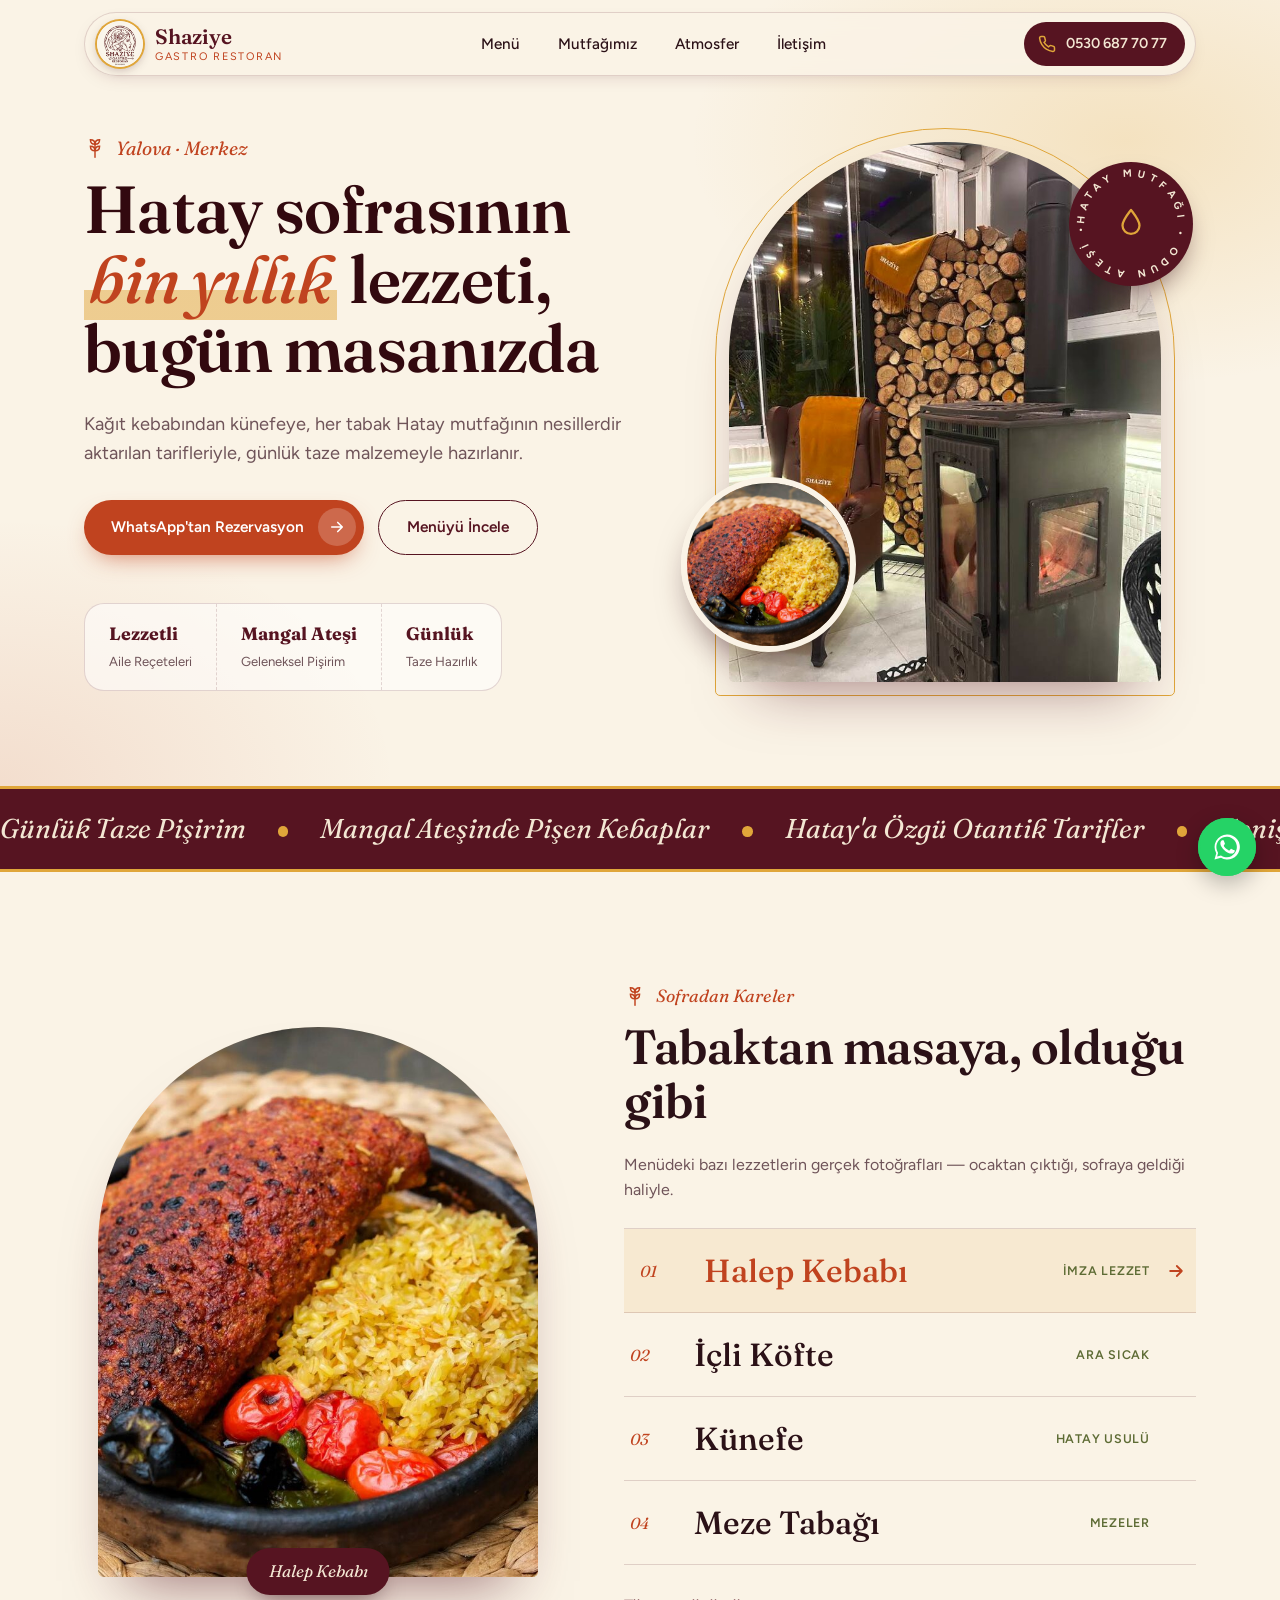
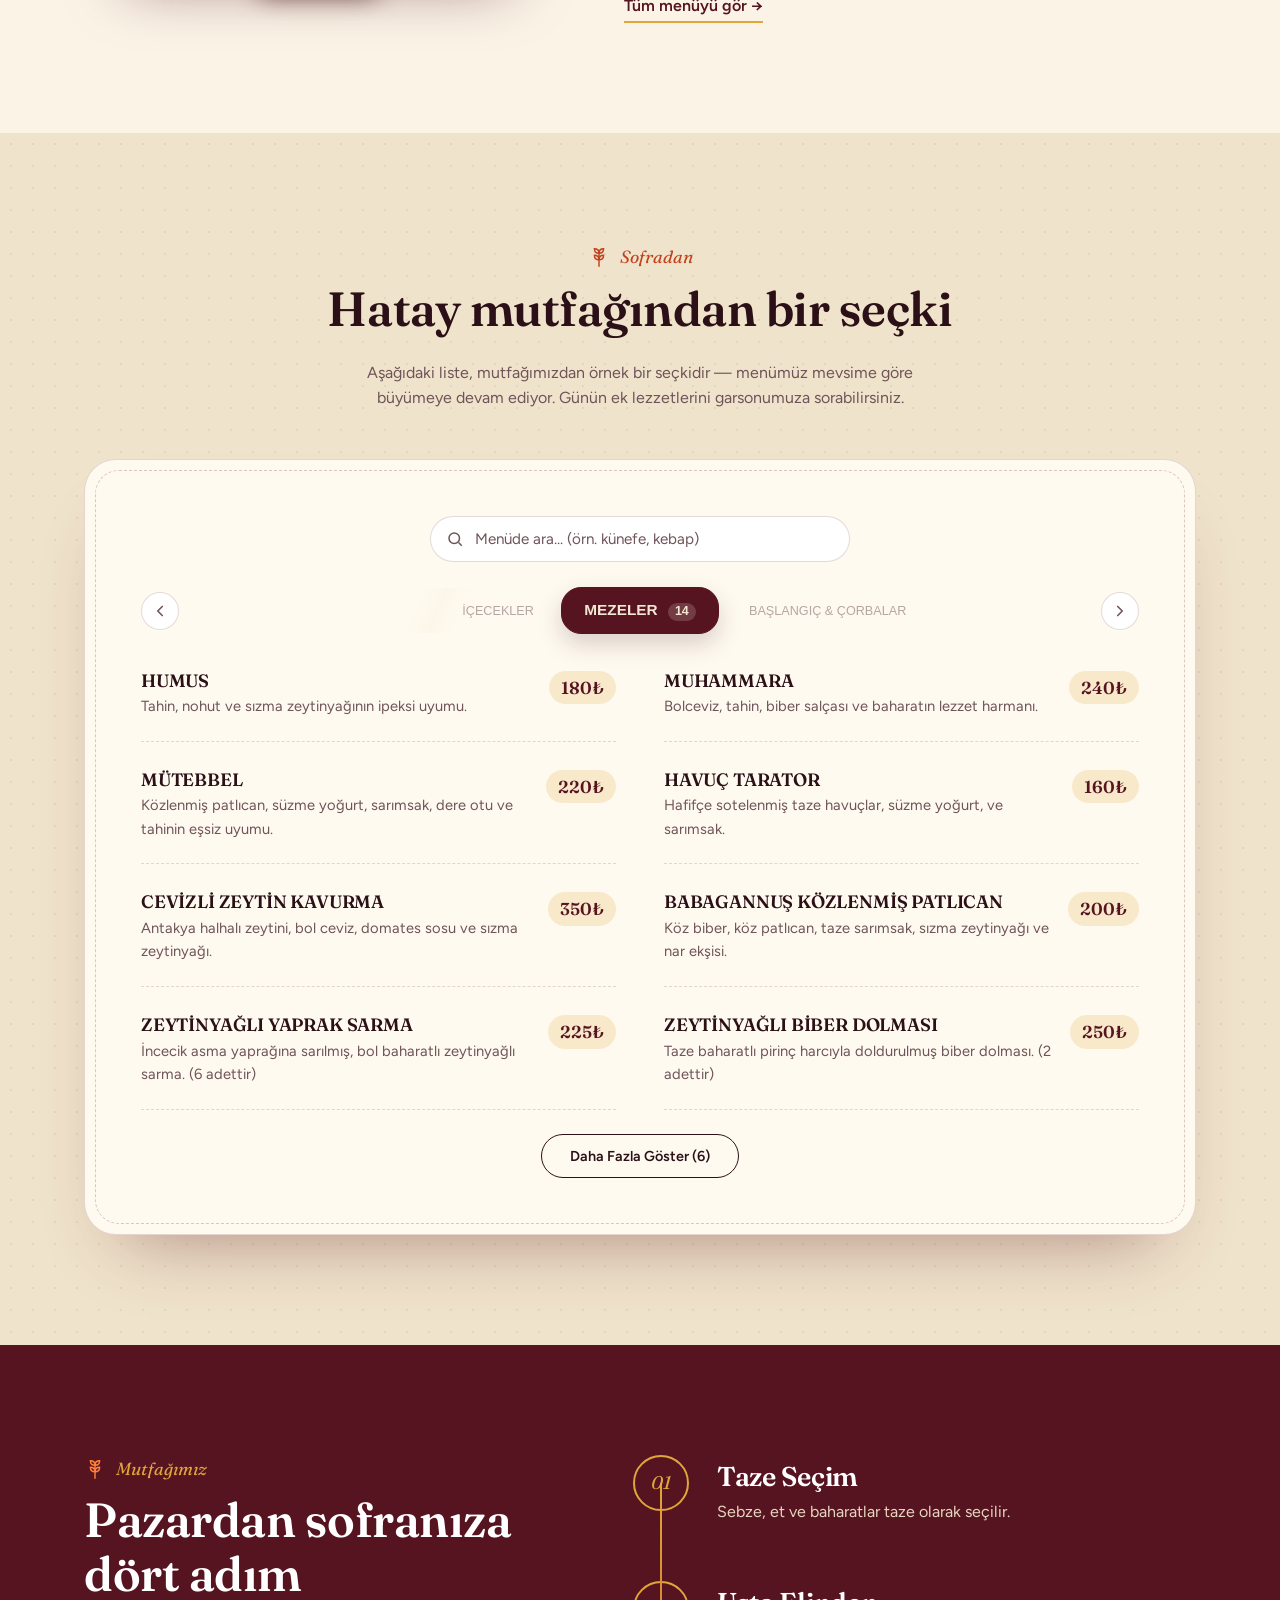
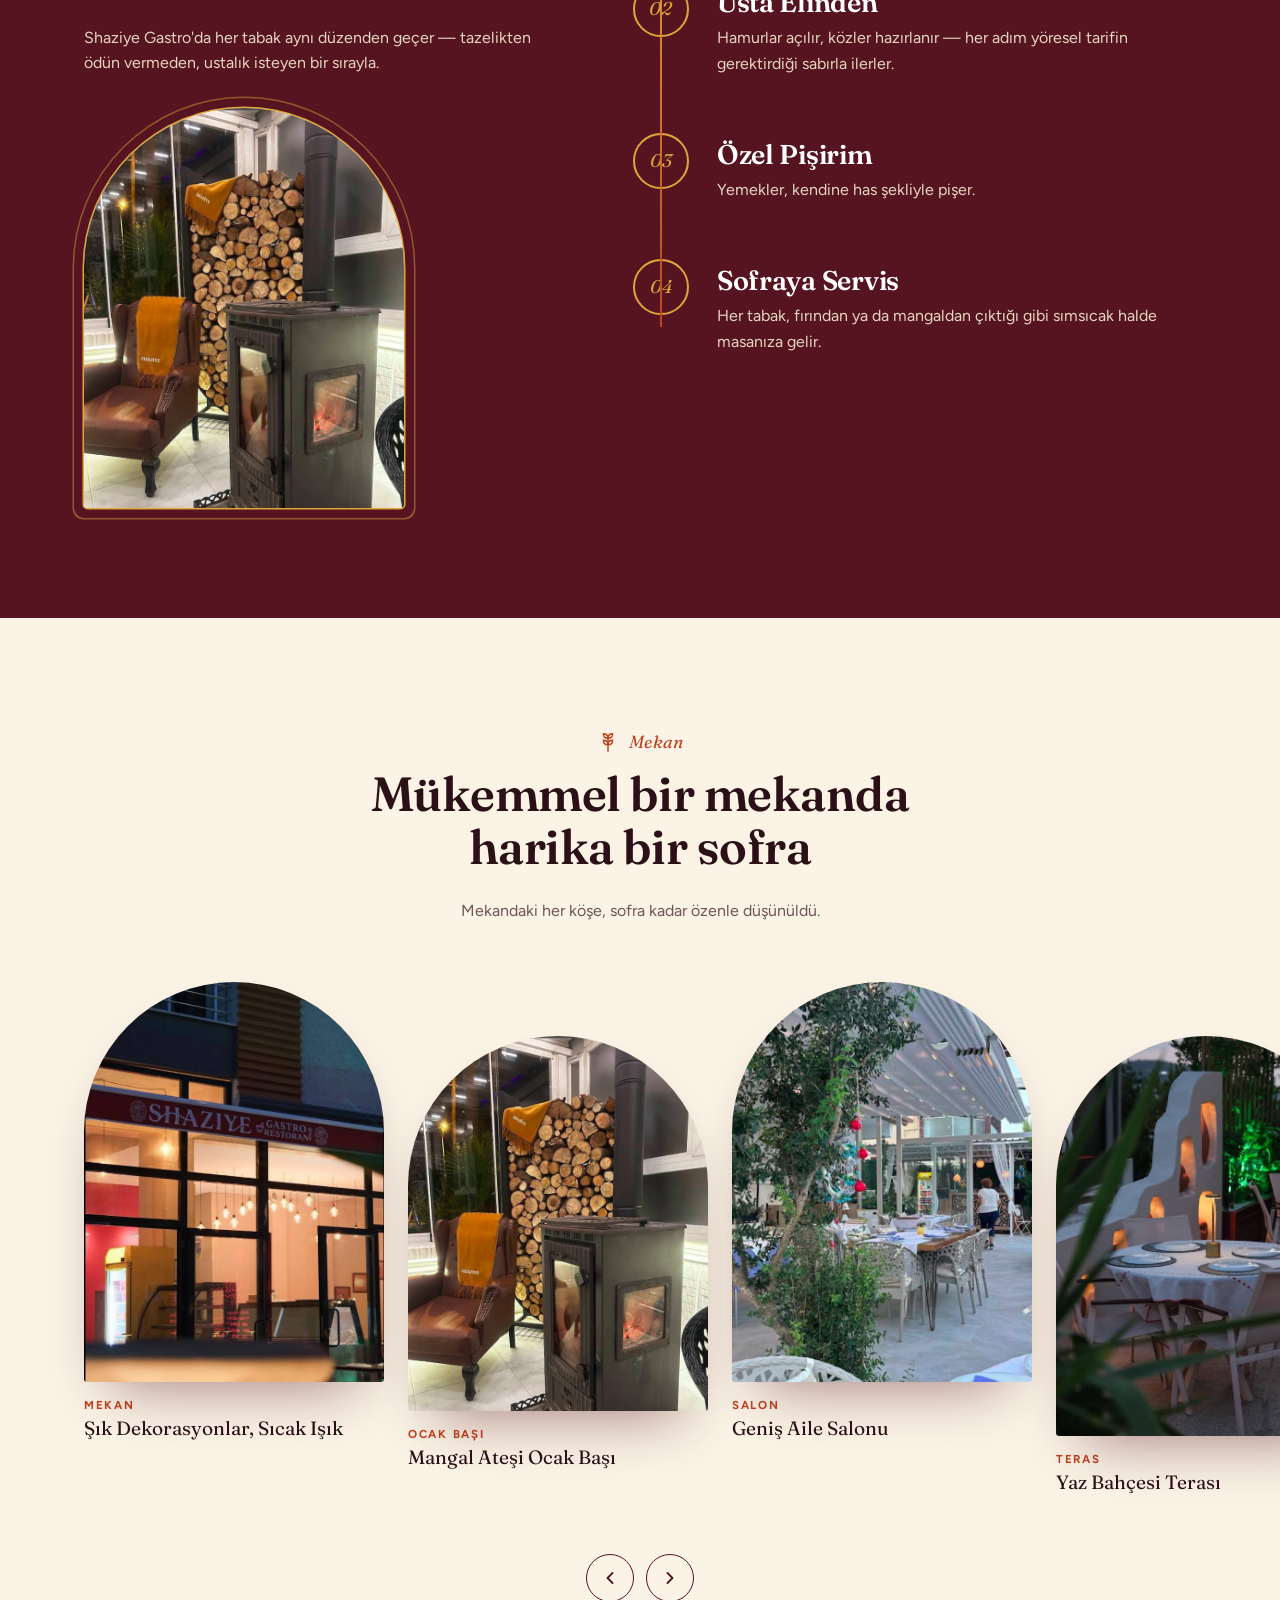
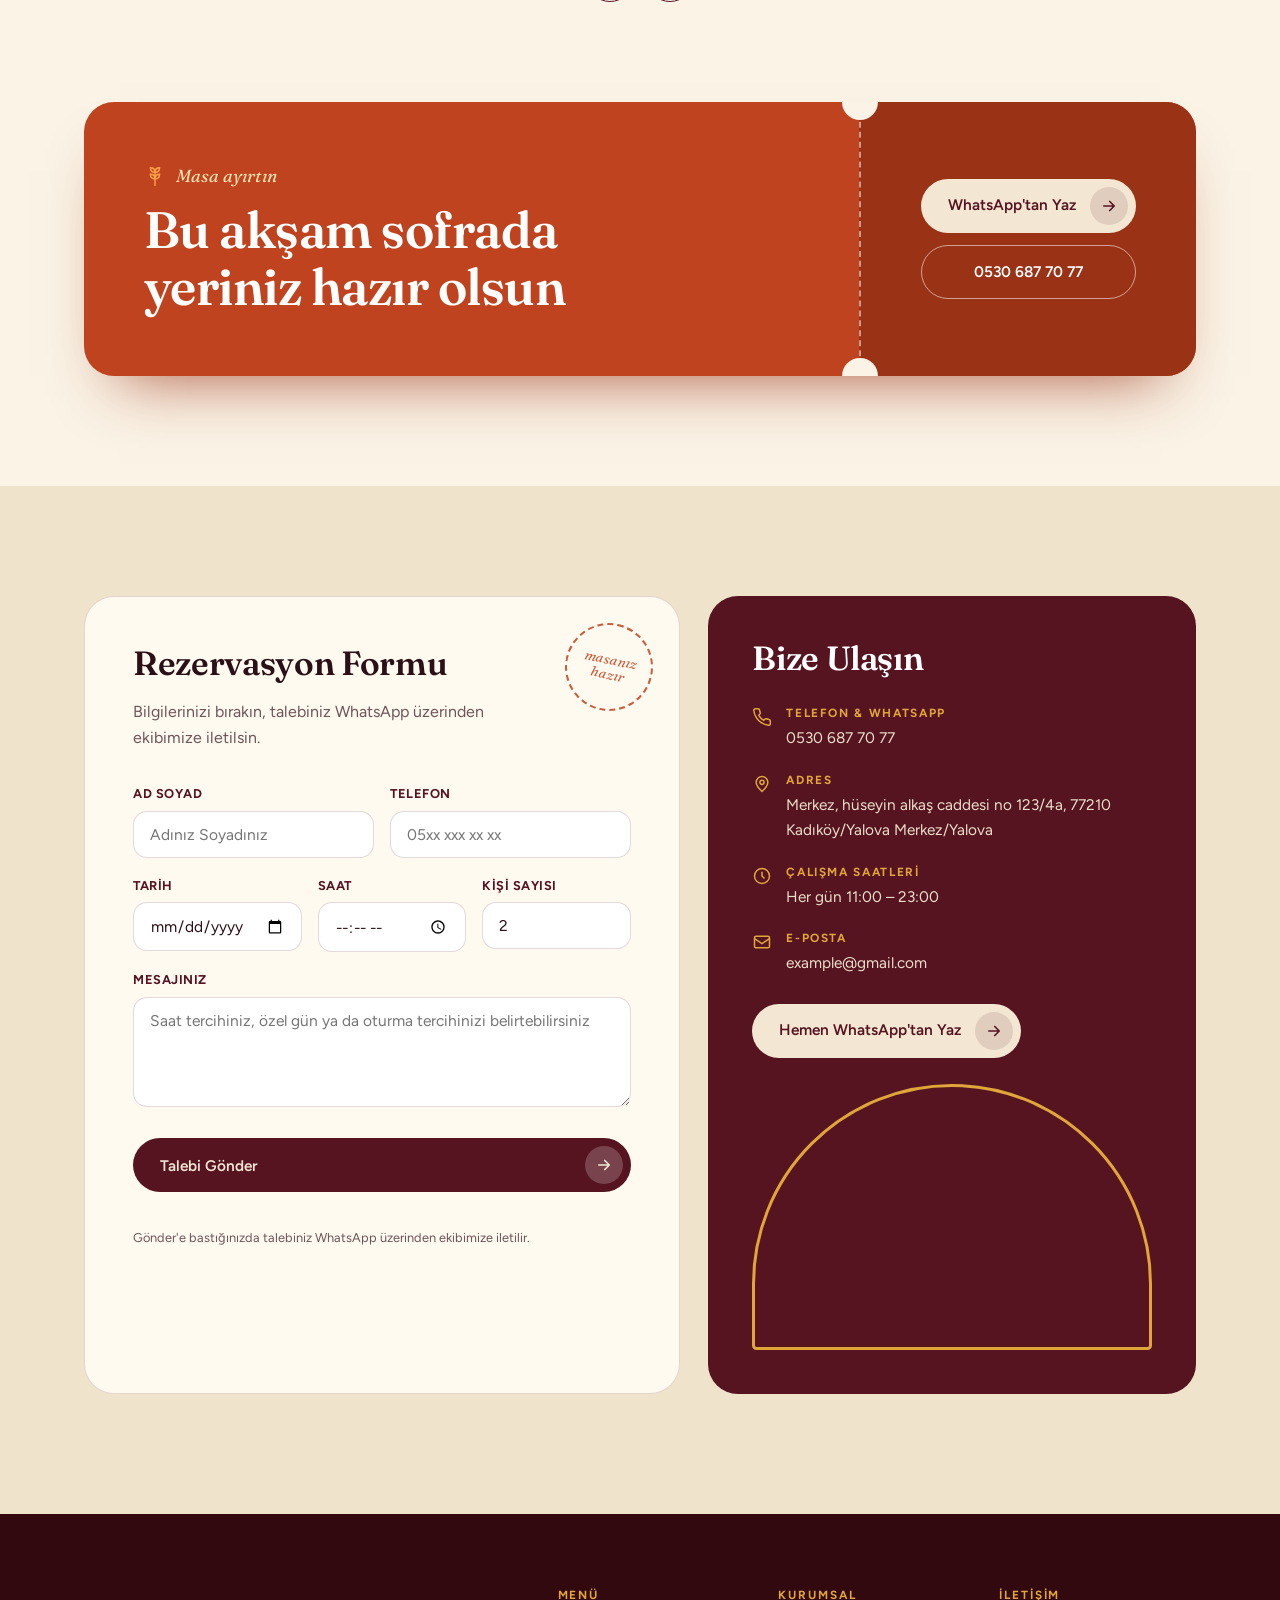
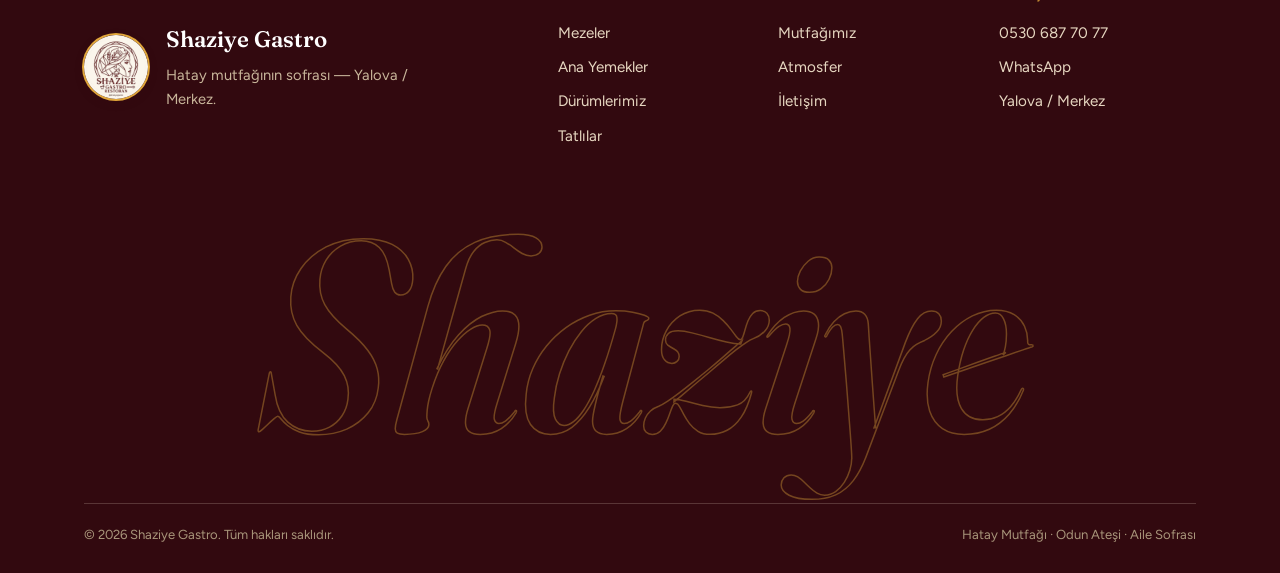
==== commit 19b2c578: "small changes on some wrong texts and photos fix" ====
--- a/index.html
+++ b/index.html
@@ -106,7 +106,7 @@
       <div class="arch">
         <img id="sigImg" src="assets/menuitem1.jpg" alt="Kağıt kebabı, bulgur pilavı ve közlenmiş biber ve domatesle servis edilmiş" width="962" height="872">
       </div>
-      <span class="sig-float" id="sigFloat">Kağıt Kebabı</span>
+      <span class="sig-float" id="sigFloat">Halep Kebabı</span>
     </div>
 
     <div class="sig-list reveal">
@@ -116,10 +116,10 @@
         <p>Menüdeki bazı lezzetlerin gerçek fotoğrafları — ocaktan çıktığı, sofraya geldiği haliyle.</p>
       </div>
       <ol class="sig-rows" id="sigRows">
-        <li><button type="button" class="sig-row is-active" data-img="assets/menuitem1.jpg" data-alt="Kağıt kebabı, bulgur pilavı ve közlenmiş biber ve domatesle servis edilmiş" data-title="Kağıt Kebabı"><span class="sig-no">01</span><span class="sig-name">Kağıt Kebabı</span><span class="sig-tag">İmza Lezzet</span><span class="sig-arrow"><svg width="20" height="20" viewBox="0 0 24 24" fill="none" stroke="currentColor" stroke-width="2.2" stroke-linecap="round" stroke-linejoin="round"><path d="M5 12h14M13 6l6 6-6 6"/></svg></span></button></li>
-        <li><button type="button" class="sig-row" data-img="assets/menuitem5.jpg" data-alt="Humus, közlenmiş kırmızı biberli ekmek dilimleriyle servis edilmiş" data-title="Humus"><span class="sig-no">02</span><span class="sig-name">Humus</span><span class="sig-tag">Meze</span><span class="sig-arrow"><svg width="20" height="20" viewBox="0 0 24 24" fill="none" stroke="currentColor" stroke-width="2.2" stroke-linecap="round" stroke-linejoin="round"><path d="M5 12h14M13 6l6 6-6 6"/></svg></span></button></li>
+        <li><button type="button" class="sig-row is-active" data-img="assets/menuitem1.jpg" data-alt="Halep kebabı, bulgur pilavı ve közlenmiş biber ve domatesle servis edilmiş" data-title="Halep Kebabı"><span class="sig-no">01</span><span class="sig-name">Halep Kebabı</span><span class="sig-tag">İmza Lezzet</span><span class="sig-arrow"><svg width="20" height="20" viewBox="0 0 24 24" fill="none" stroke="currentColor" stroke-width="2.2" stroke-linecap="round" stroke-linejoin="round"><path d="M5 12h14M13 6l6 6-6 6"/></svg></span></button></li>
+        <li><button type="button" class="sig-row" data-img="assets/menuitem6.png" data-alt="İçli Köfte, közlenmiş kırmızı biberli ekmek dilimleriyle servis edilmiş" data-title="Humus"><span class="sig-no">02</span><span class="sig-name">İçli Köfte</span><span class="sig-tag">Ara Sıcak</span><span class="sig-arrow"><svg width="20" height="20" viewBox="0 0 24 24" fill="none" stroke="currentColor" stroke-width="2.2" stroke-linecap="round" stroke-linejoin="round"><path d="M5 12h14M13 6l6 6-6 6"/></svg></span></button></li>
         <li><button type="button" class="sig-row" data-img="assets/menuitem4.jpg" data-alt="Fıstıklı Hatay usulü künefe, sıcak servis" data-title="Künefe"><span class="sig-no">03</span><span class="sig-name">Künefe</span><span class="sig-tag">Hatay Usulü</span><span class="sig-arrow"><svg width="20" height="20" viewBox="0 0 24 24" fill="none" stroke="currentColor" stroke-width="2.2" stroke-linecap="round" stroke-linejoin="round"><path d="M5 12h14M13 6l6 6-6 6"/></svg></span></button></li>
-        <li><button type="button" class="sig-row" data-img="assets/menuitem2.jpg" data-alt="Cevizli kaytaz böreği, hafif şerbetli" data-title="Hibiskus"><span class="sig-no">04</span><span class="sig-name">Hibiskus</span><span class="sig-tag">İçecek</span><span class="sig-arrow"><svg width="20" height="20" viewBox="0 0 24 24" fill="none" stroke="currentColor" stroke-width="2.2" stroke-linecap="round" stroke-linejoin="round"><path d="M5 12h14M13 6l6 6-6 6"/></svg></span></button></li>
+        <li><button type="button" class="sig-row" data-img="assets/menuitem7.png" data-alt="Cevizli kaytaz böreği, hafif şerbetli" data-title="Meze Tabağı"><span class="sig-no">04</span><span class="sig-name">Meze Tabağı</span><span class="sig-tag">Mezeler</span><span class="sig-arrow"><svg width="20" height="20" viewBox="0 0 24 24" fill="none" stroke="currentColor" stroke-width="2.2" stroke-linecap="round" stroke-linejoin="round"><path d="M5 12h14M13 6l6 6-6 6"/></svg></span></button></li>
       </ol>
       <a href="#menu" class="sig-more">Tüm menüyü gör →</a>
     </div>
@@ -217,7 +217,7 @@
       <figcaption><small>Salon</small>Geniş Aile Salonu</figcaption>
     </figure>
     <figure class="rail-card">
-      <div class="arch"><img src="assets/place3.jpg" alt="Yaz bahçesi terasında masa keyfi" loading="lazy" width="896" height="866" style="object-position:right center"></div>
+      <div class="arch"><img src="assets/place4.png" alt="Yaz bahçesi terasında masa keyfi" loading="lazy" width="896" height="866" style="object-position:right center"></div>
       <figcaption><small>Teras</small>Yaz Bahçesi Terası</figcaption>
     </figure>
     <figure class="rail-card">
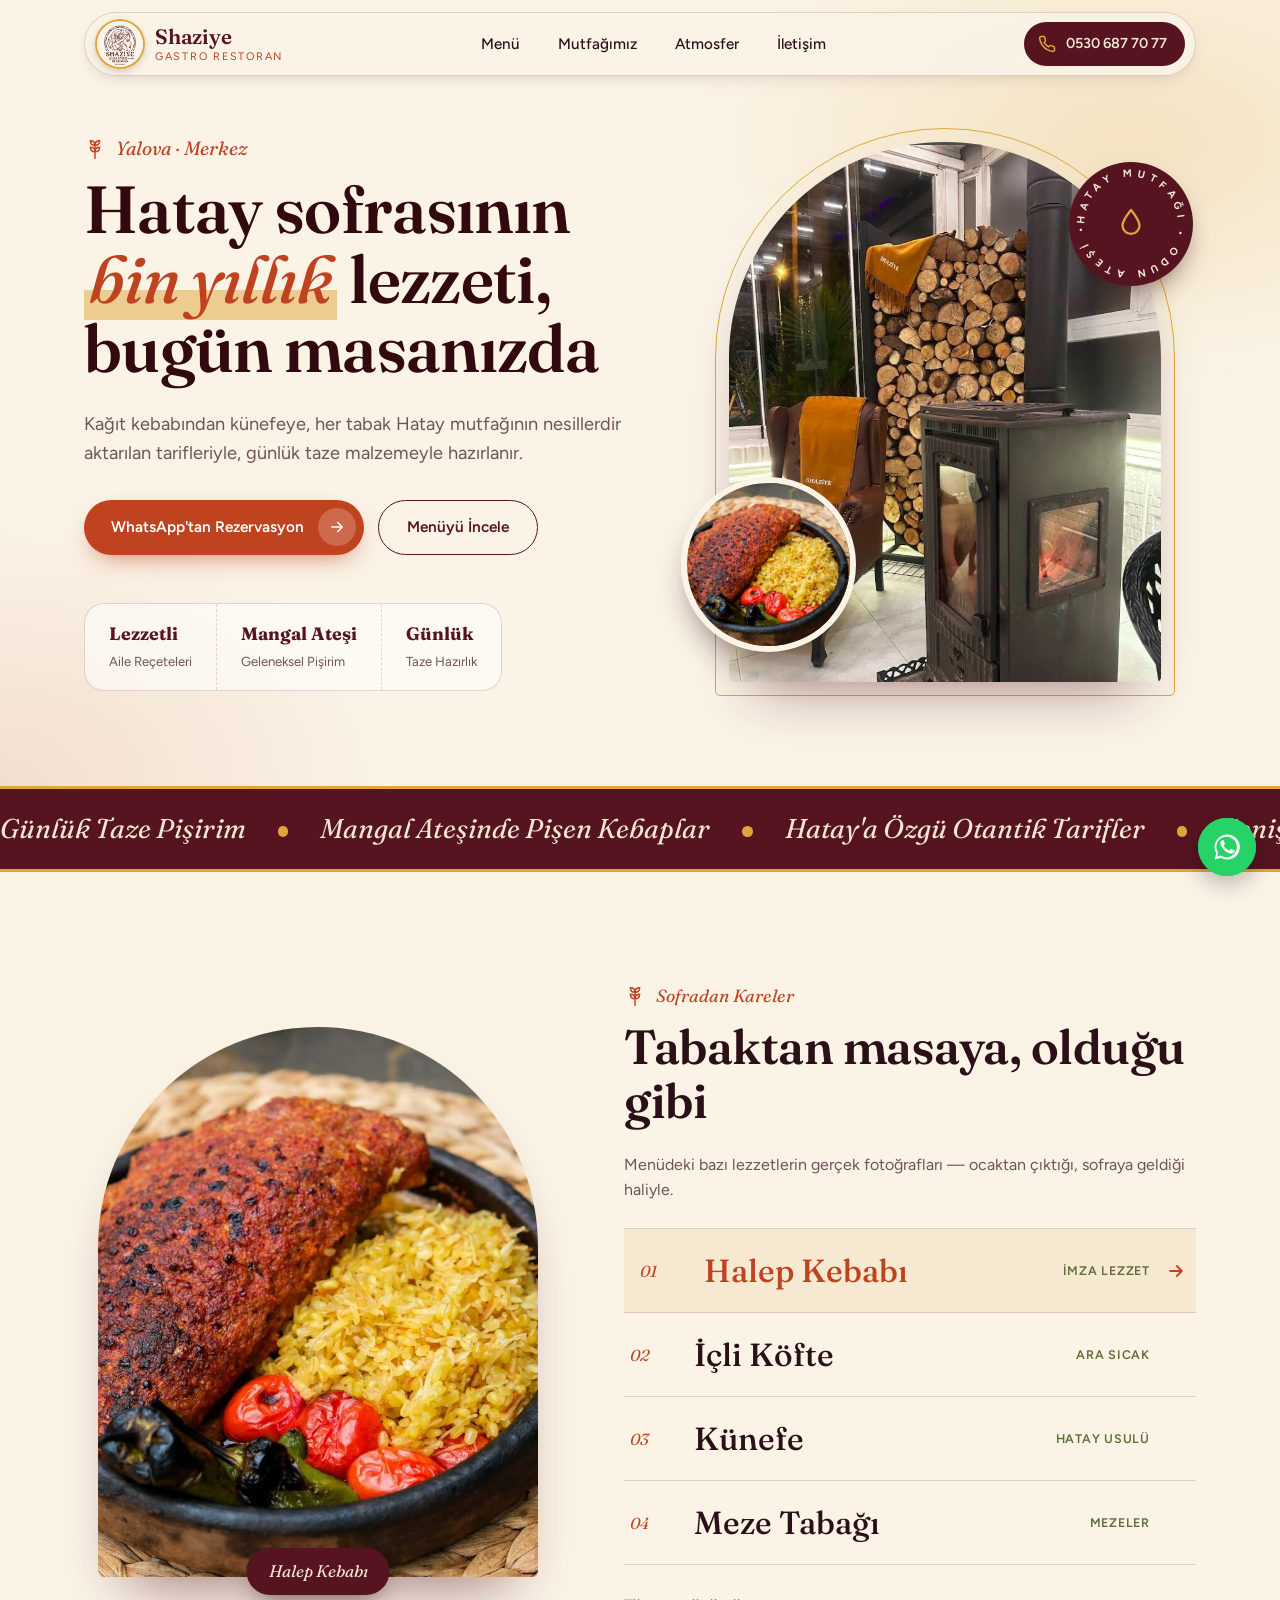
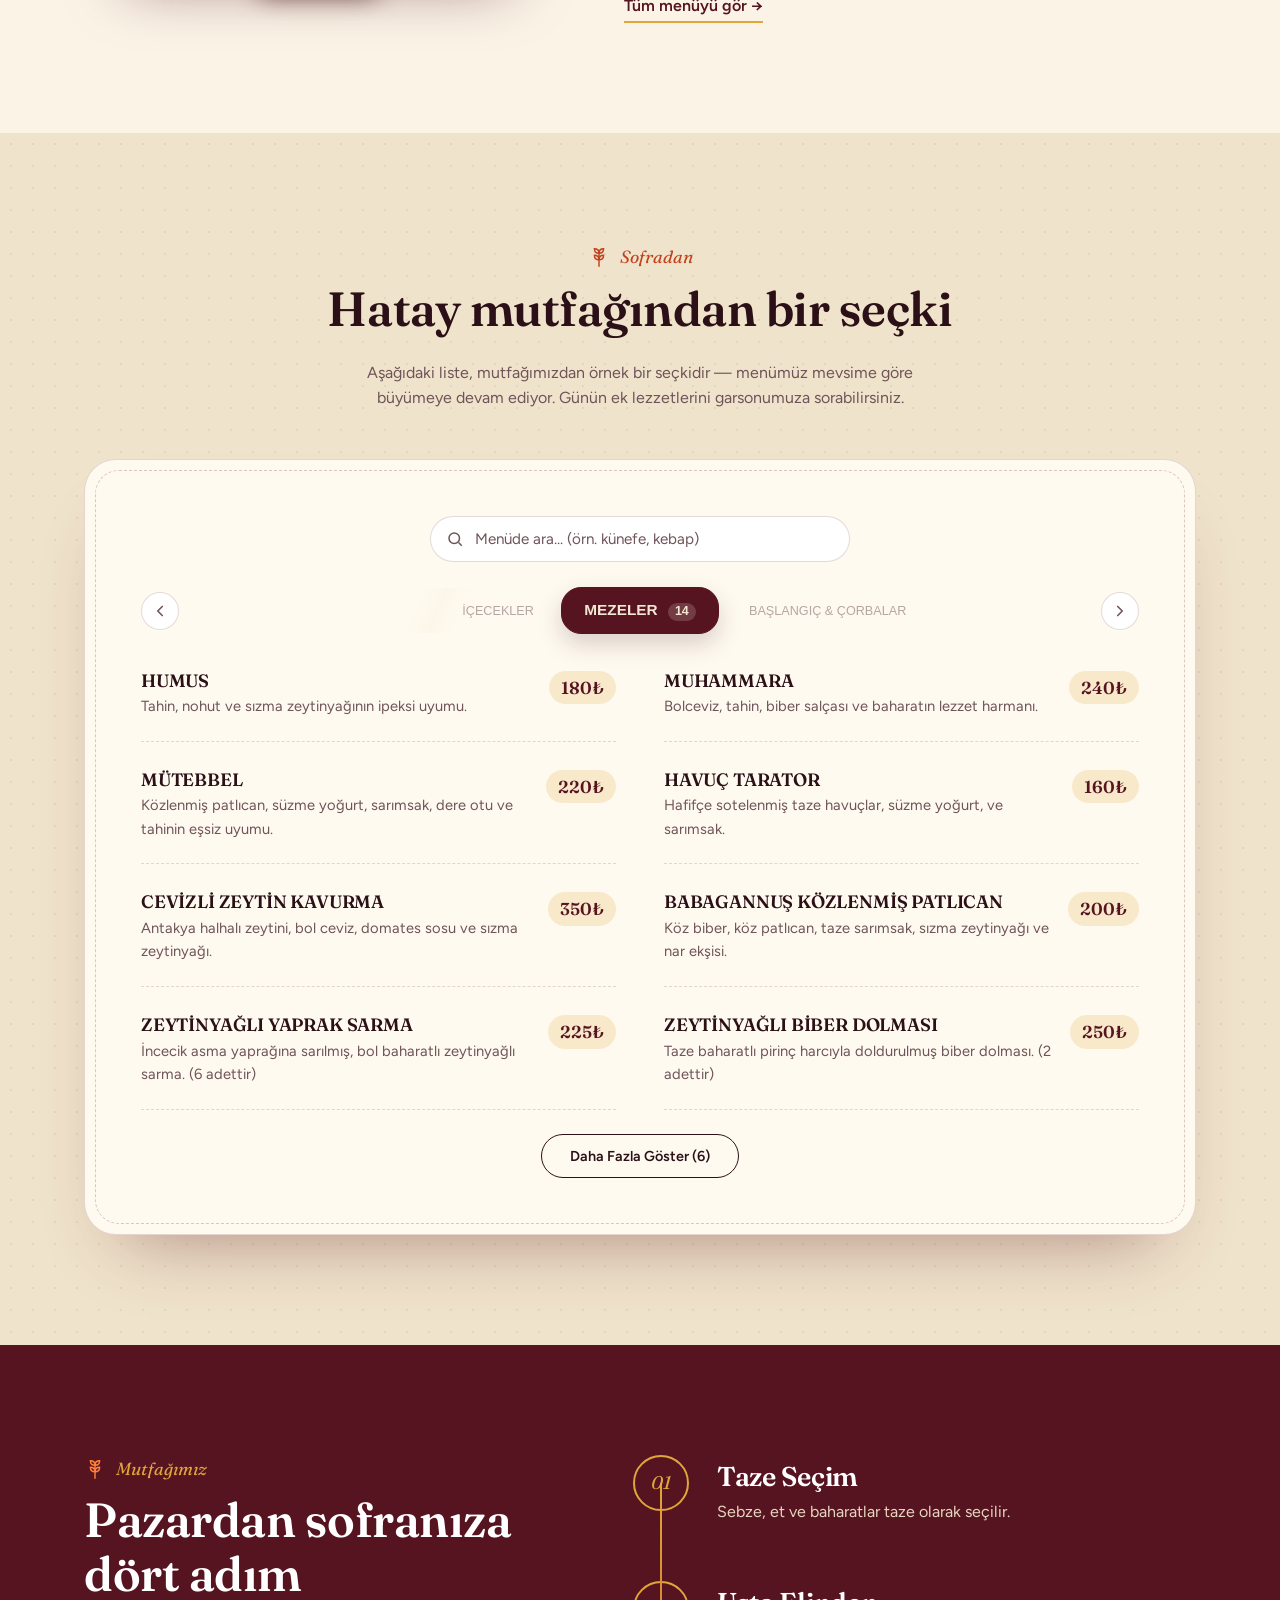
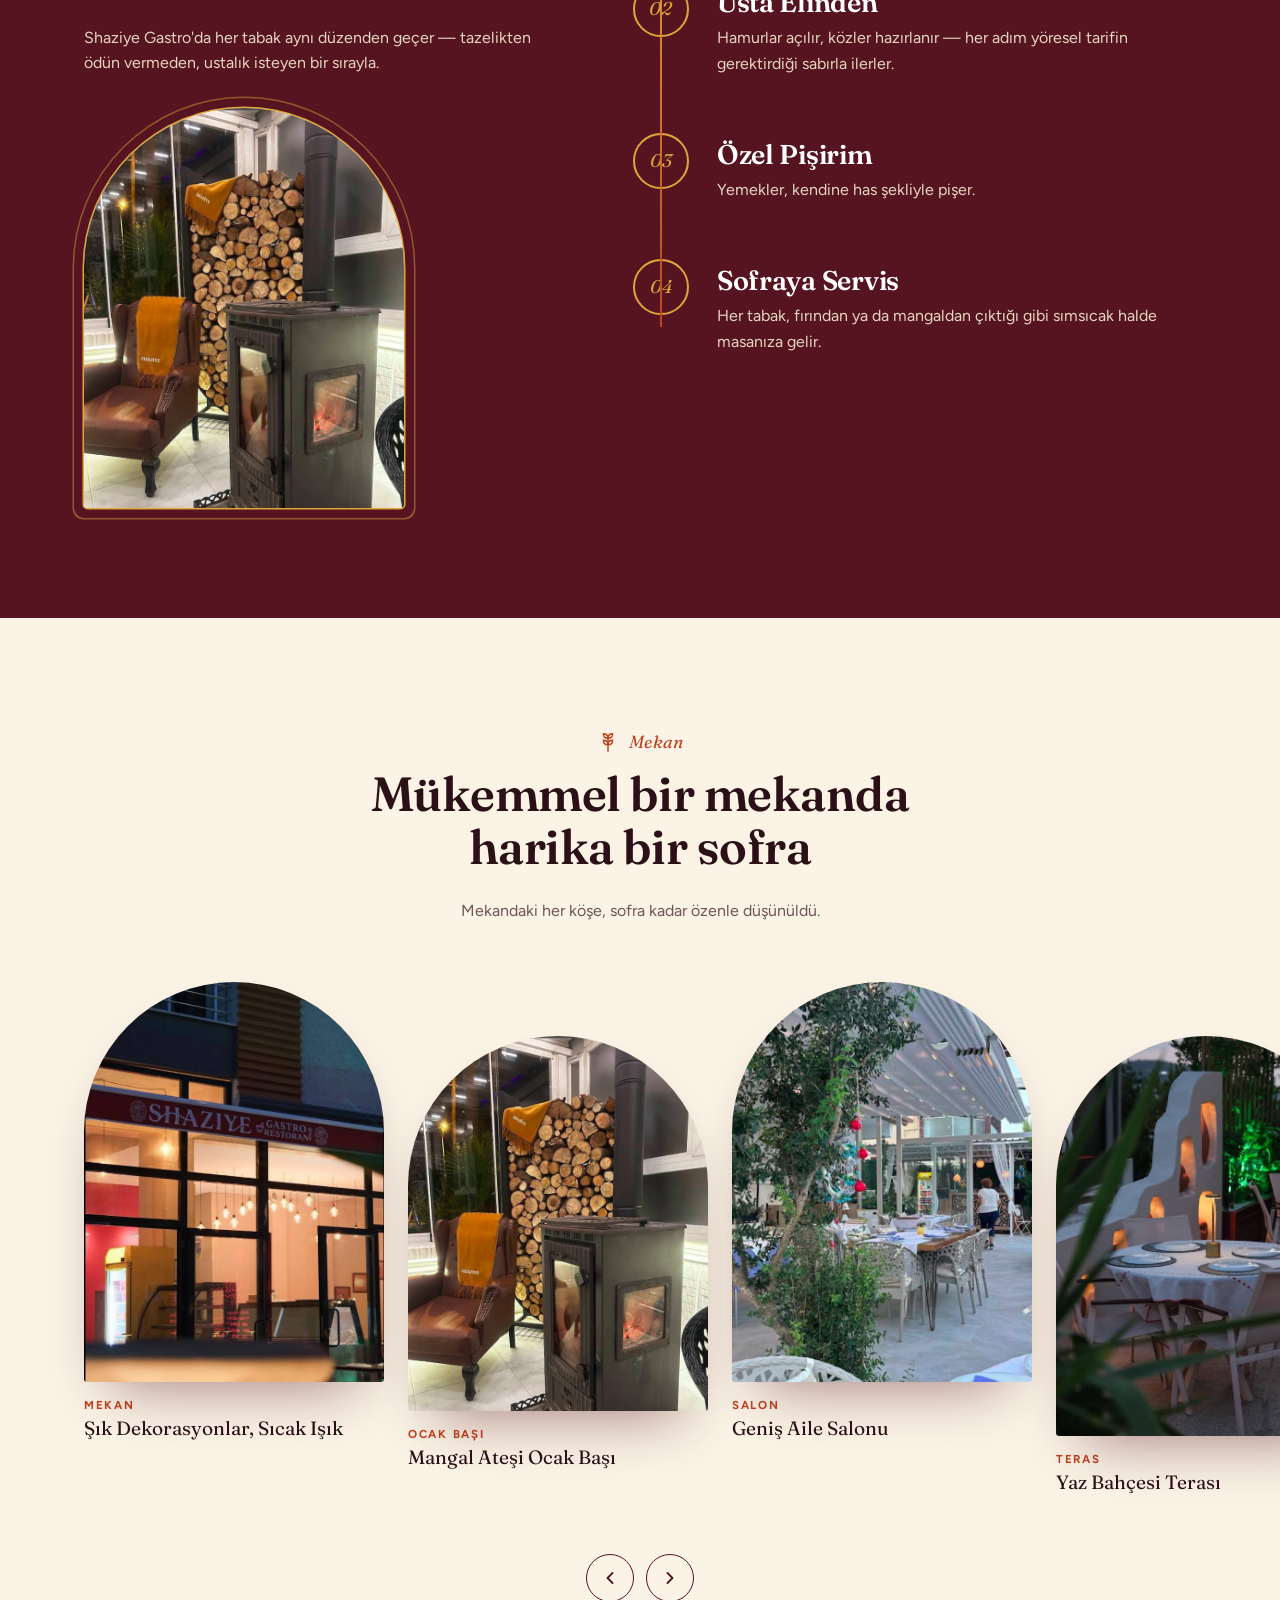
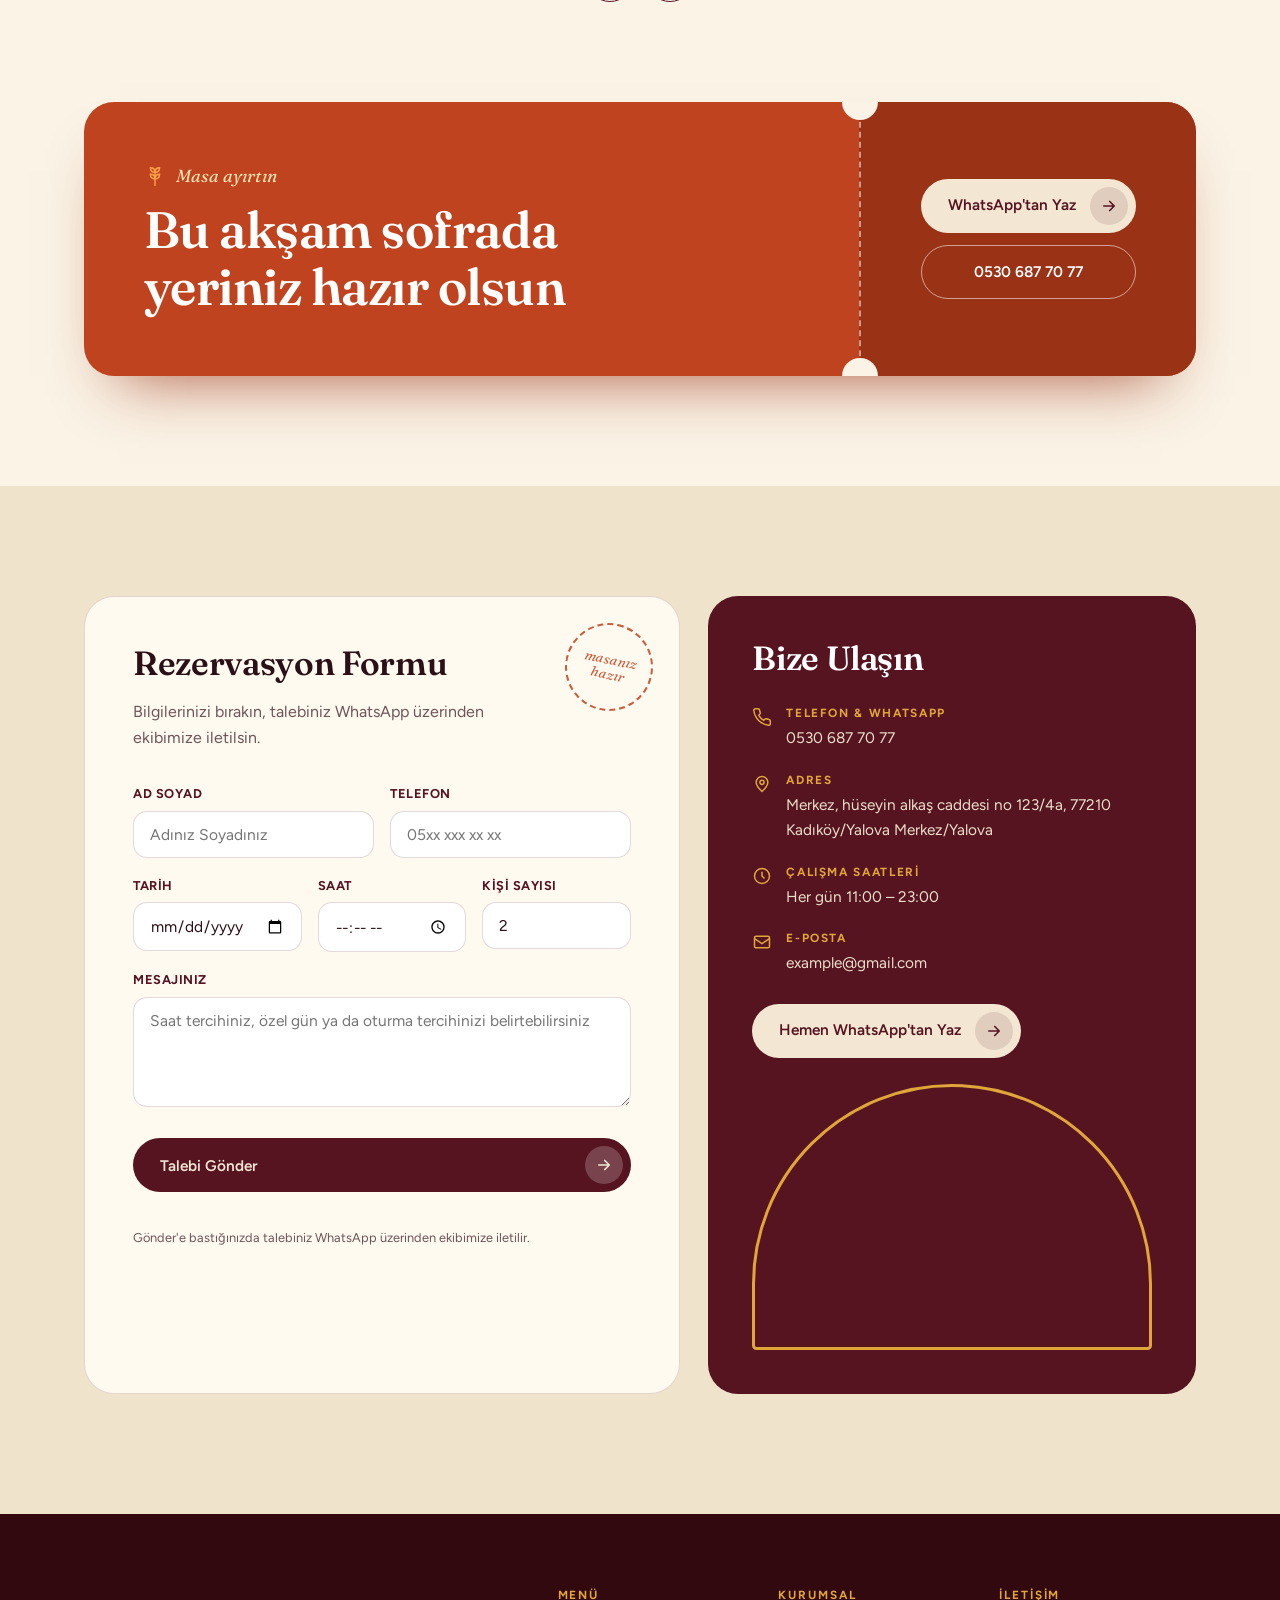
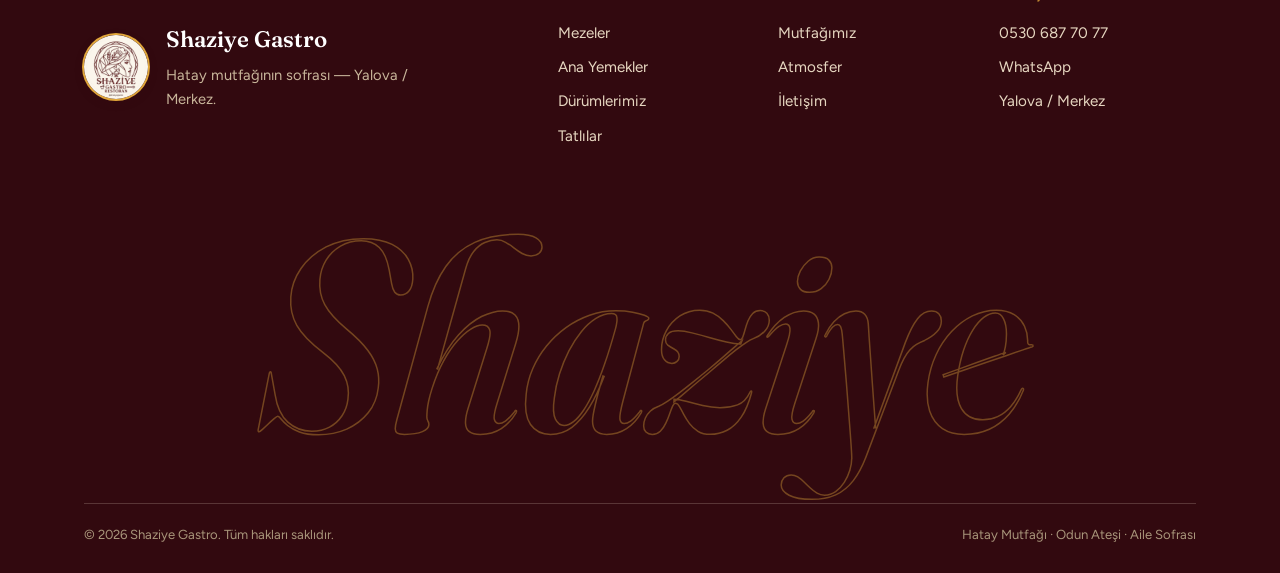
==== commit f86d95d5: "Fix title for İçli Köfte button in menu" ====
--- a/index.html
+++ b/index.html
@@ -117,7 +117,7 @@
       </div>
       <ol class="sig-rows" id="sigRows">
         <li><button type="button" class="sig-row is-active" data-img="assets/menuitem1.jpg" data-alt="Halep kebabı, bulgur pilavı ve közlenmiş biber ve domatesle servis edilmiş" data-title="Halep Kebabı"><span class="sig-no">01</span><span class="sig-name">Halep Kebabı</span><span class="sig-tag">İmza Lezzet</span><span class="sig-arrow"><svg width="20" height="20" viewBox="0 0 24 24" fill="none" stroke="currentColor" stroke-width="2.2" stroke-linecap="round" stroke-linejoin="round"><path d="M5 12h14M13 6l6 6-6 6"/></svg></span></button></li>
-        <li><button type="button" class="sig-row" data-img="assets/menuitem6.png" data-alt="İçli Köfte, közlenmiş kırmızı biberli ekmek dilimleriyle servis edilmiş" data-title="Humus"><span class="sig-no">02</span><span class="sig-name">İçli Köfte</span><span class="sig-tag">Ara Sıcak</span><span class="sig-arrow"><svg width="20" height="20" viewBox="0 0 24 24" fill="none" stroke="currentColor" stroke-width="2.2" stroke-linecap="round" stroke-linejoin="round"><path d="M5 12h14M13 6l6 6-6 6"/></svg></span></button></li>
+        <li><button type="button" class="sig-row" data-img="assets/menuitem6.png" data-alt="İçli Köfte, közlenmiş kırmızı biberli ekmek dilimleriyle servis edilmiş" data-title="İçli Köfte"><span class="sig-no">02</span><span class="sig-name">İçli Köfte</span><span class="sig-tag">Ara Sıcak</span><span class="sig-arrow"><svg width="20" height="20" viewBox="0 0 24 24" fill="none" stroke="currentColor" stroke-width="2.2" stroke-linecap="round" stroke-linejoin="round"><path d="M5 12h14M13 6l6 6-6 6"/></svg></span></button></li>
         <li><button type="button" class="sig-row" data-img="assets/menuitem4.jpg" data-alt="Fıstıklı Hatay usulü künefe, sıcak servis" data-title="Künefe"><span class="sig-no">03</span><span class="sig-name">Künefe</span><span class="sig-tag">Hatay Usulü</span><span class="sig-arrow"><svg width="20" height="20" viewBox="0 0 24 24" fill="none" stroke="currentColor" stroke-width="2.2" stroke-linecap="round" stroke-linejoin="round"><path d="M5 12h14M13 6l6 6-6 6"/></svg></span></button></li>
         <li><button type="button" class="sig-row" data-img="assets/menuitem7.png" data-alt="Cevizli kaytaz böreği, hafif şerbetli" data-title="Meze Tabağı"><span class="sig-no">04</span><span class="sig-name">Meze Tabağı</span><span class="sig-tag">Mezeler</span><span class="sig-arrow"><svg width="20" height="20" viewBox="0 0 24 24" fill="none" stroke="currentColor" stroke-width="2.2" stroke-linecap="round" stroke-linejoin="round"><path d="M5 12h14M13 6l6 6-6 6"/></svg></span></button></li>
       </ol>
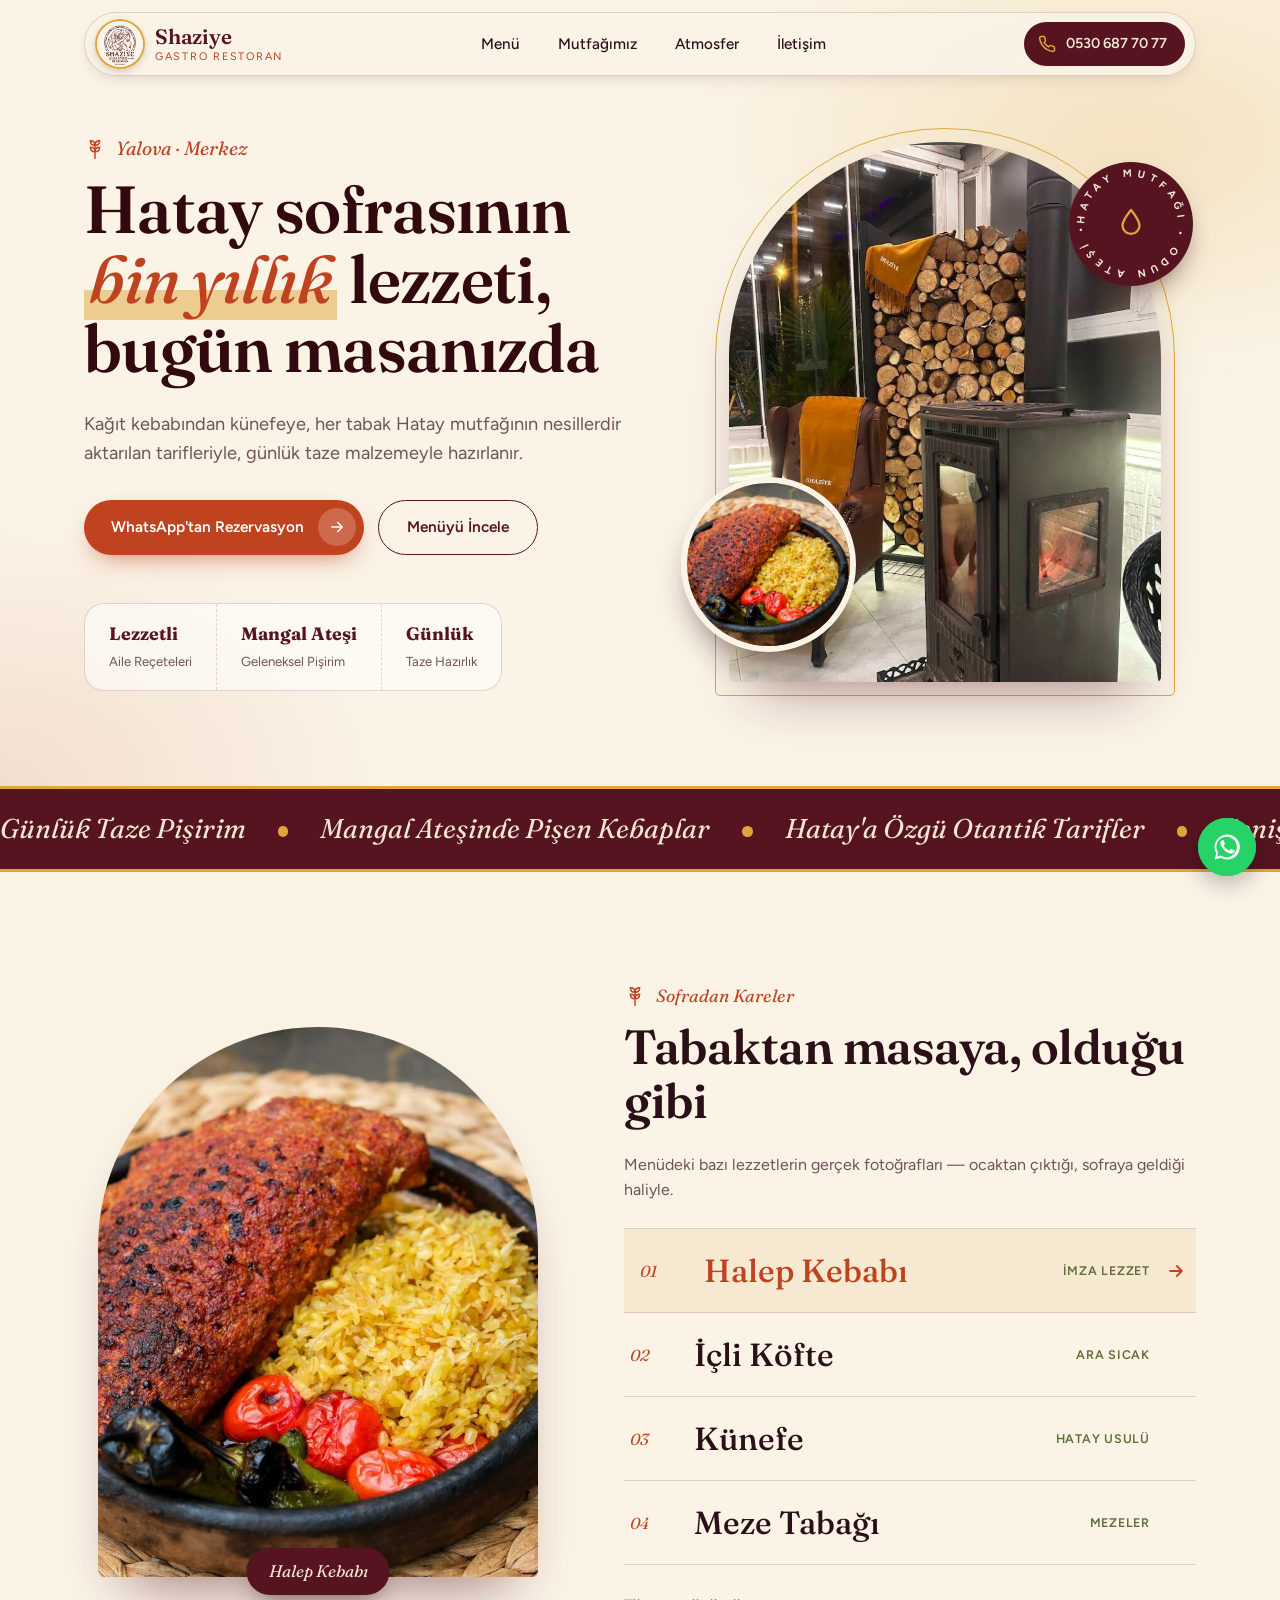
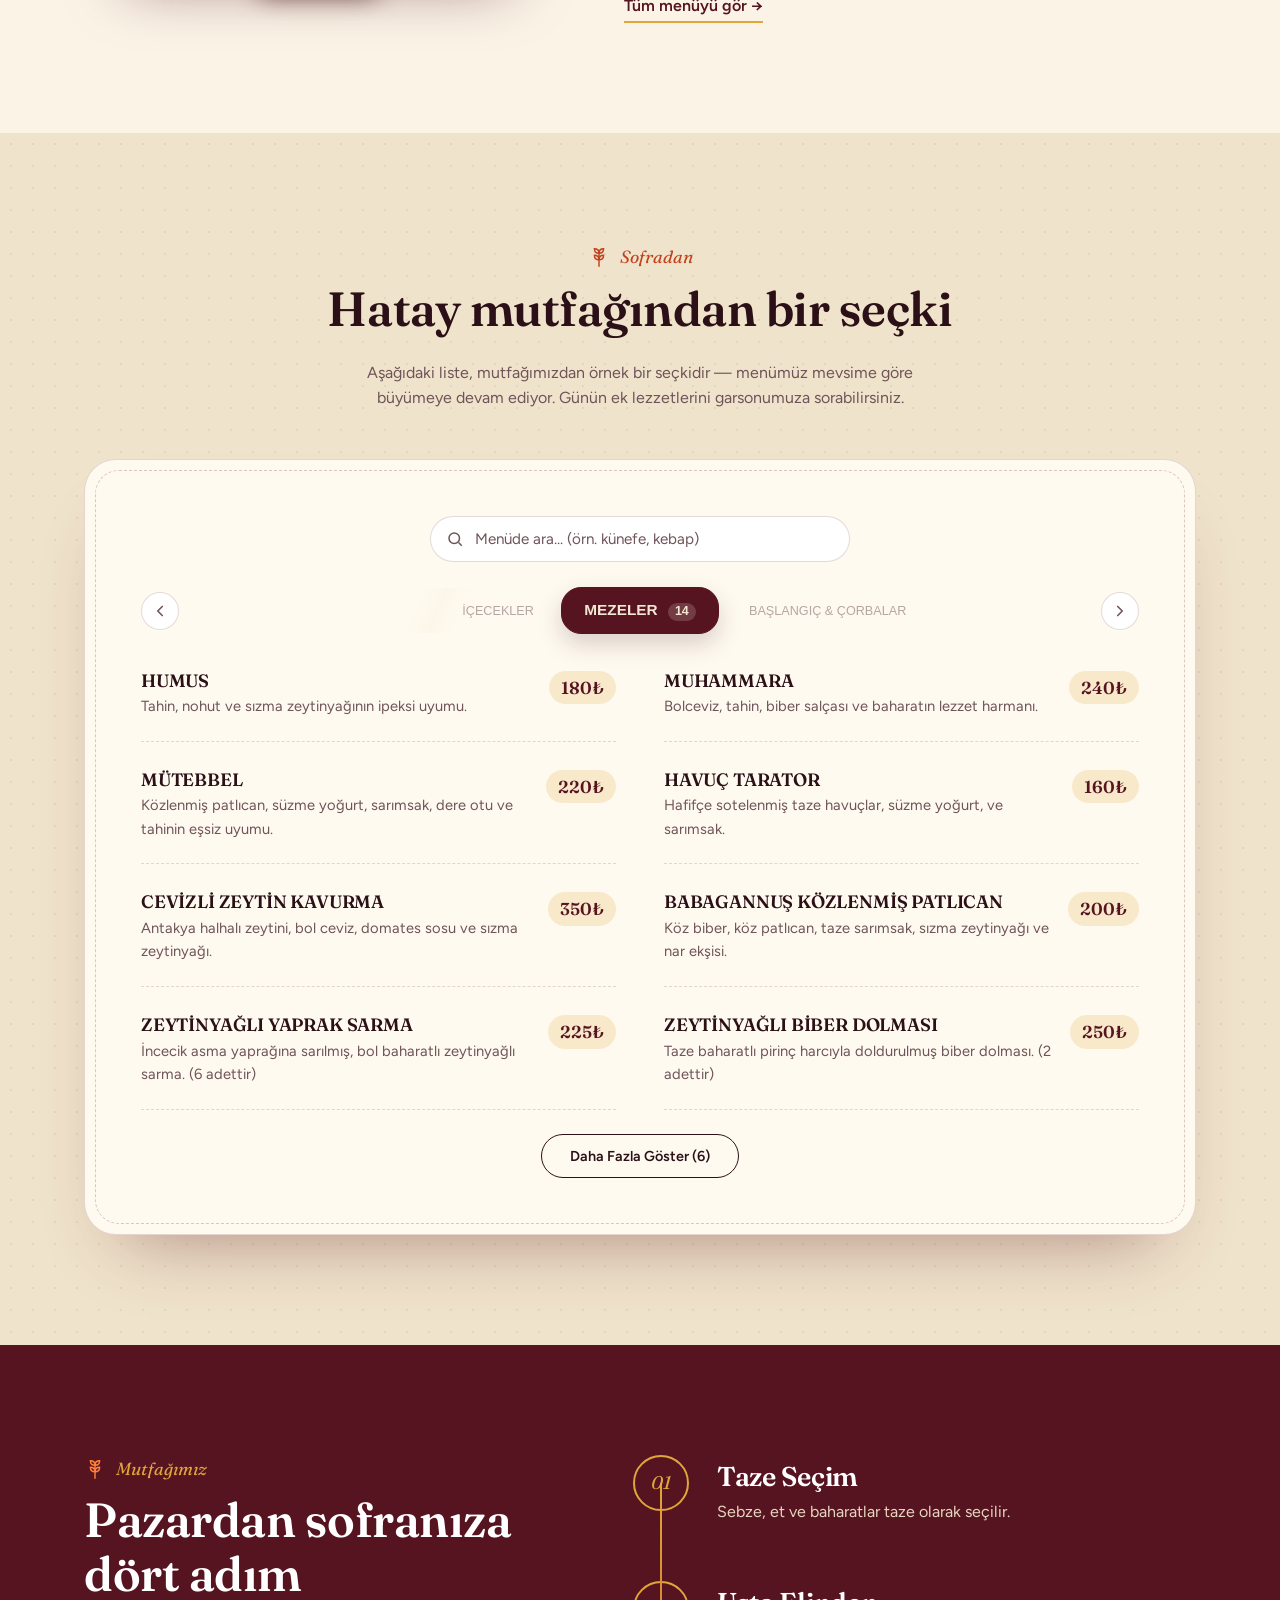
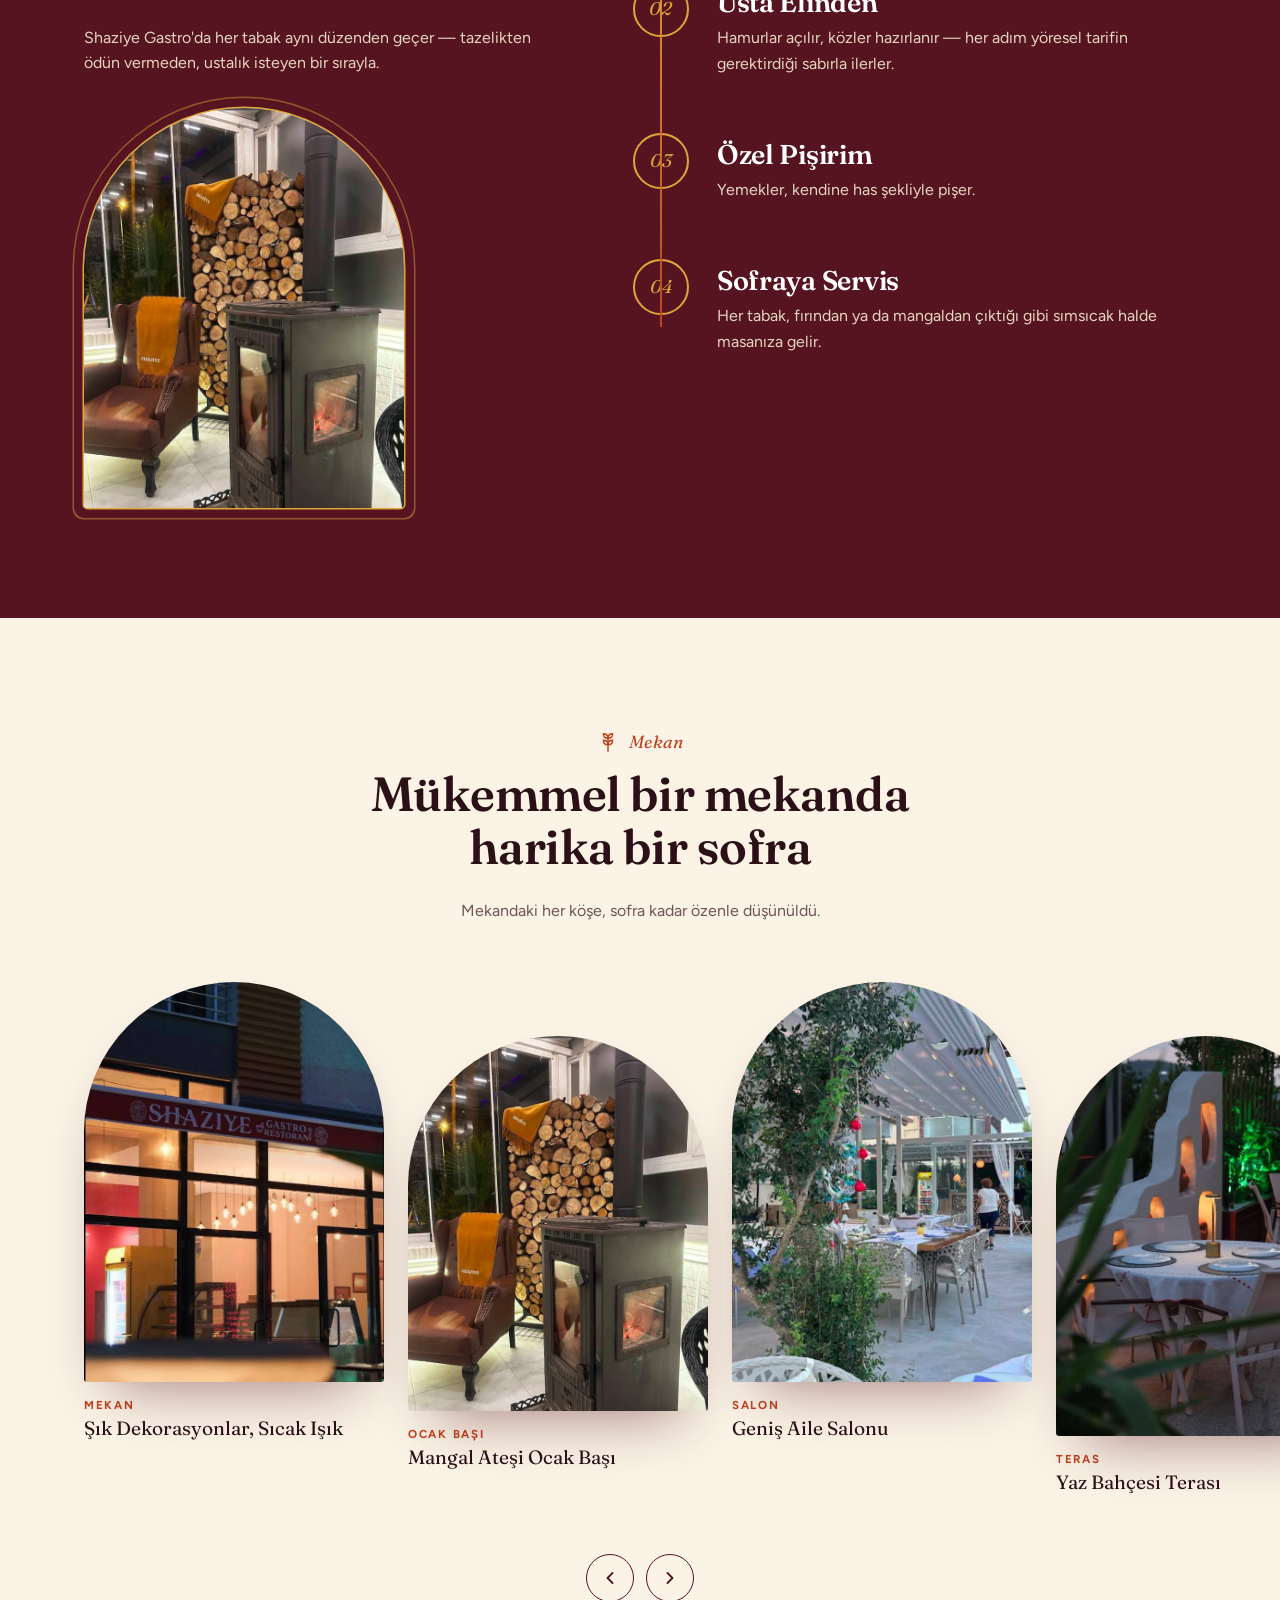
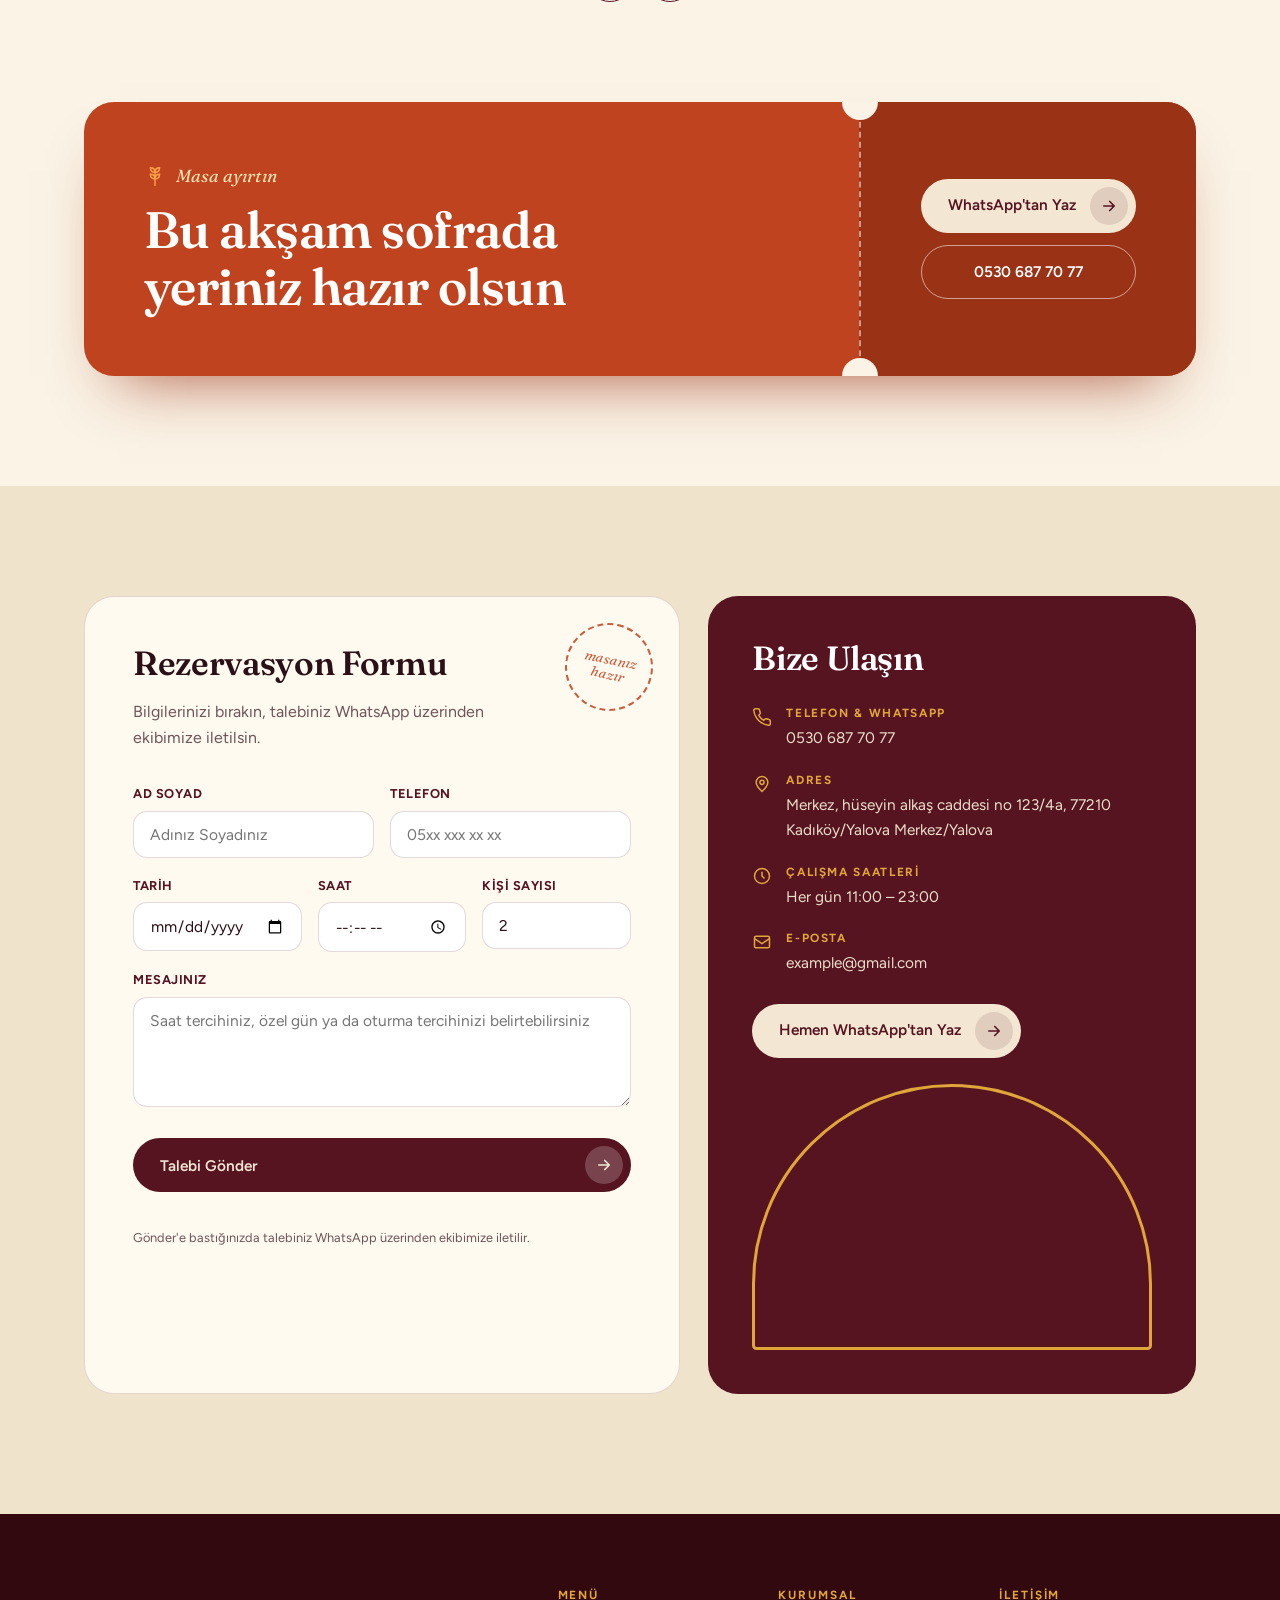
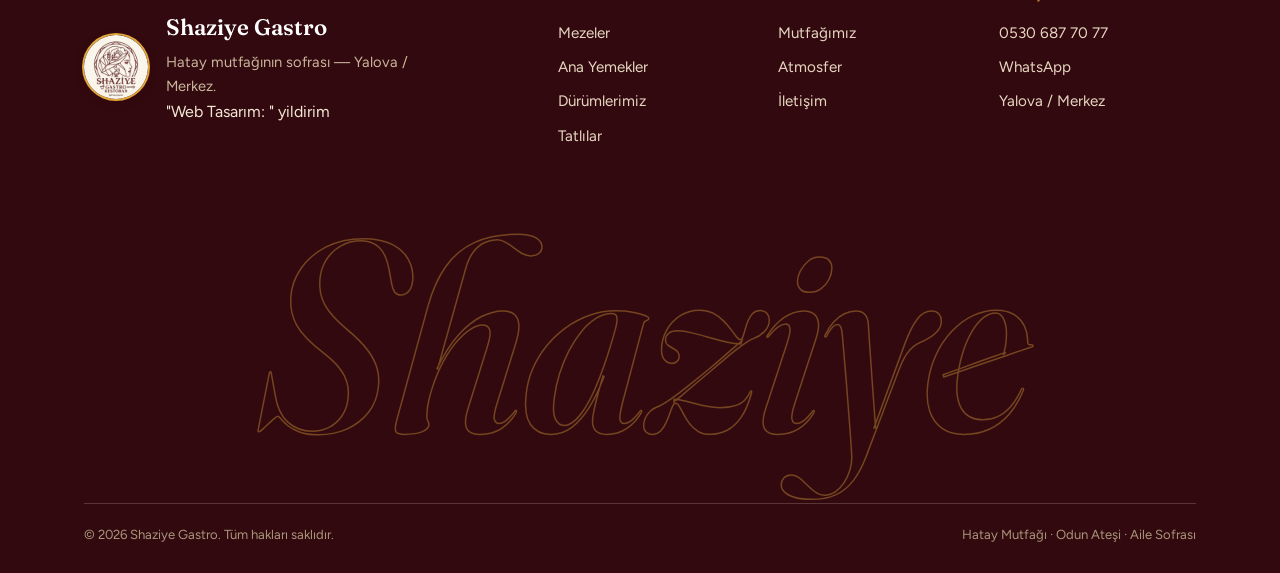
==== commit 5fb5c3e8: "Update index.html" ====
--- a/index.html
+++ b/index.html
@@ -348,6 +348,10 @@
         <div>
           <b>Shaziye Gastro</b>
           <p>Hatay mutfağının sofrası — Yalova / Merkez.</p>
+          <span class="website-maker">
+            "Web Tasarım: "
+            <a href="https://mywebsite.1047yusuf.workers.dev/" target="_blank" rel="noopener">yildirim</a>
+          </span>
         </div>
       </div>
 
